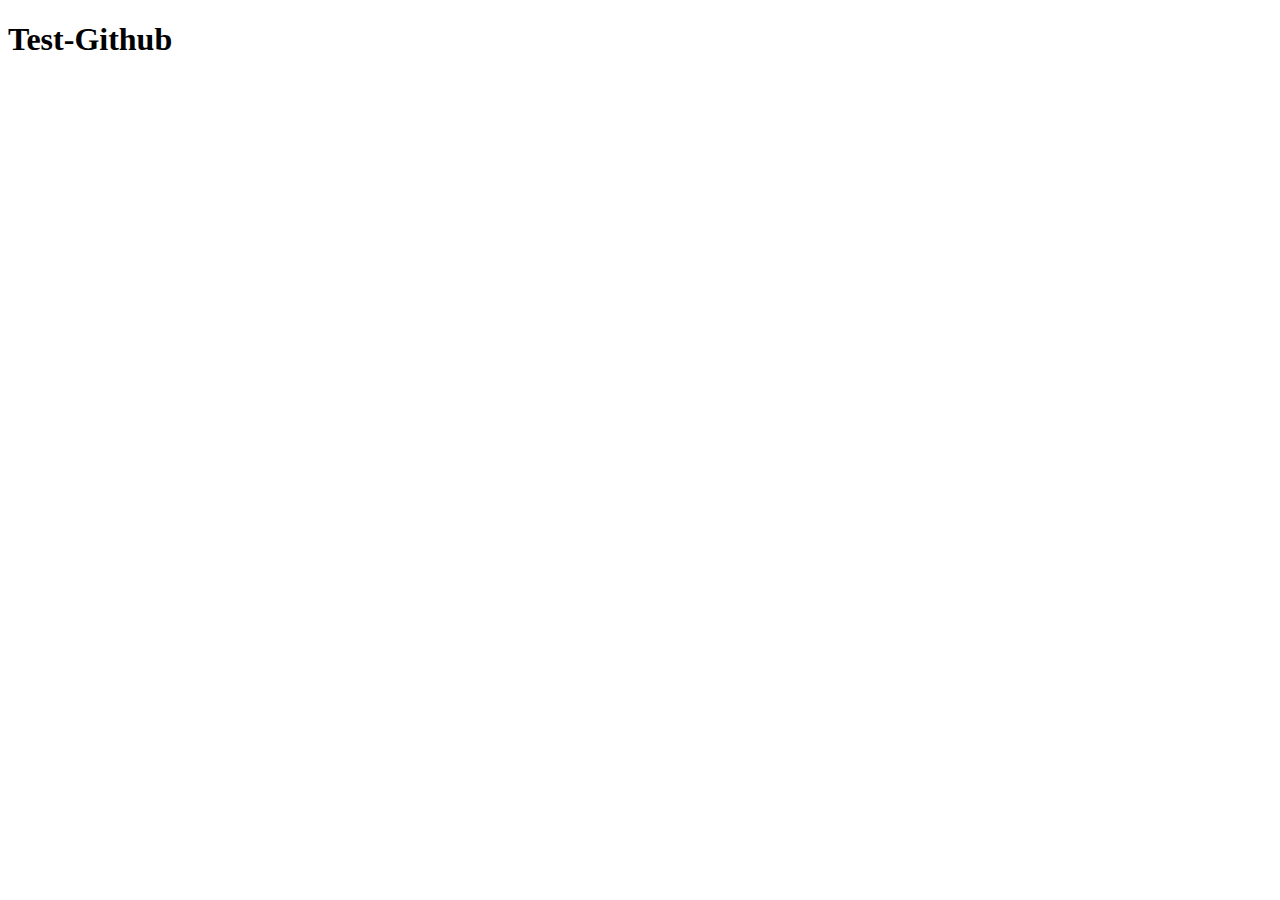
==== index.html @ a4fc2a0f "Add files via upload" ====
<!DOCTYPE html>
<html lang="en">
<head>
    <meta charset="UTF-8">
    <meta name="viewport" content="width=device-width, initial-scale=1.0">
    <title>Test-Github</title>
</head>
<body>
    <h1>Test-Github</h1>
</body>
</html>
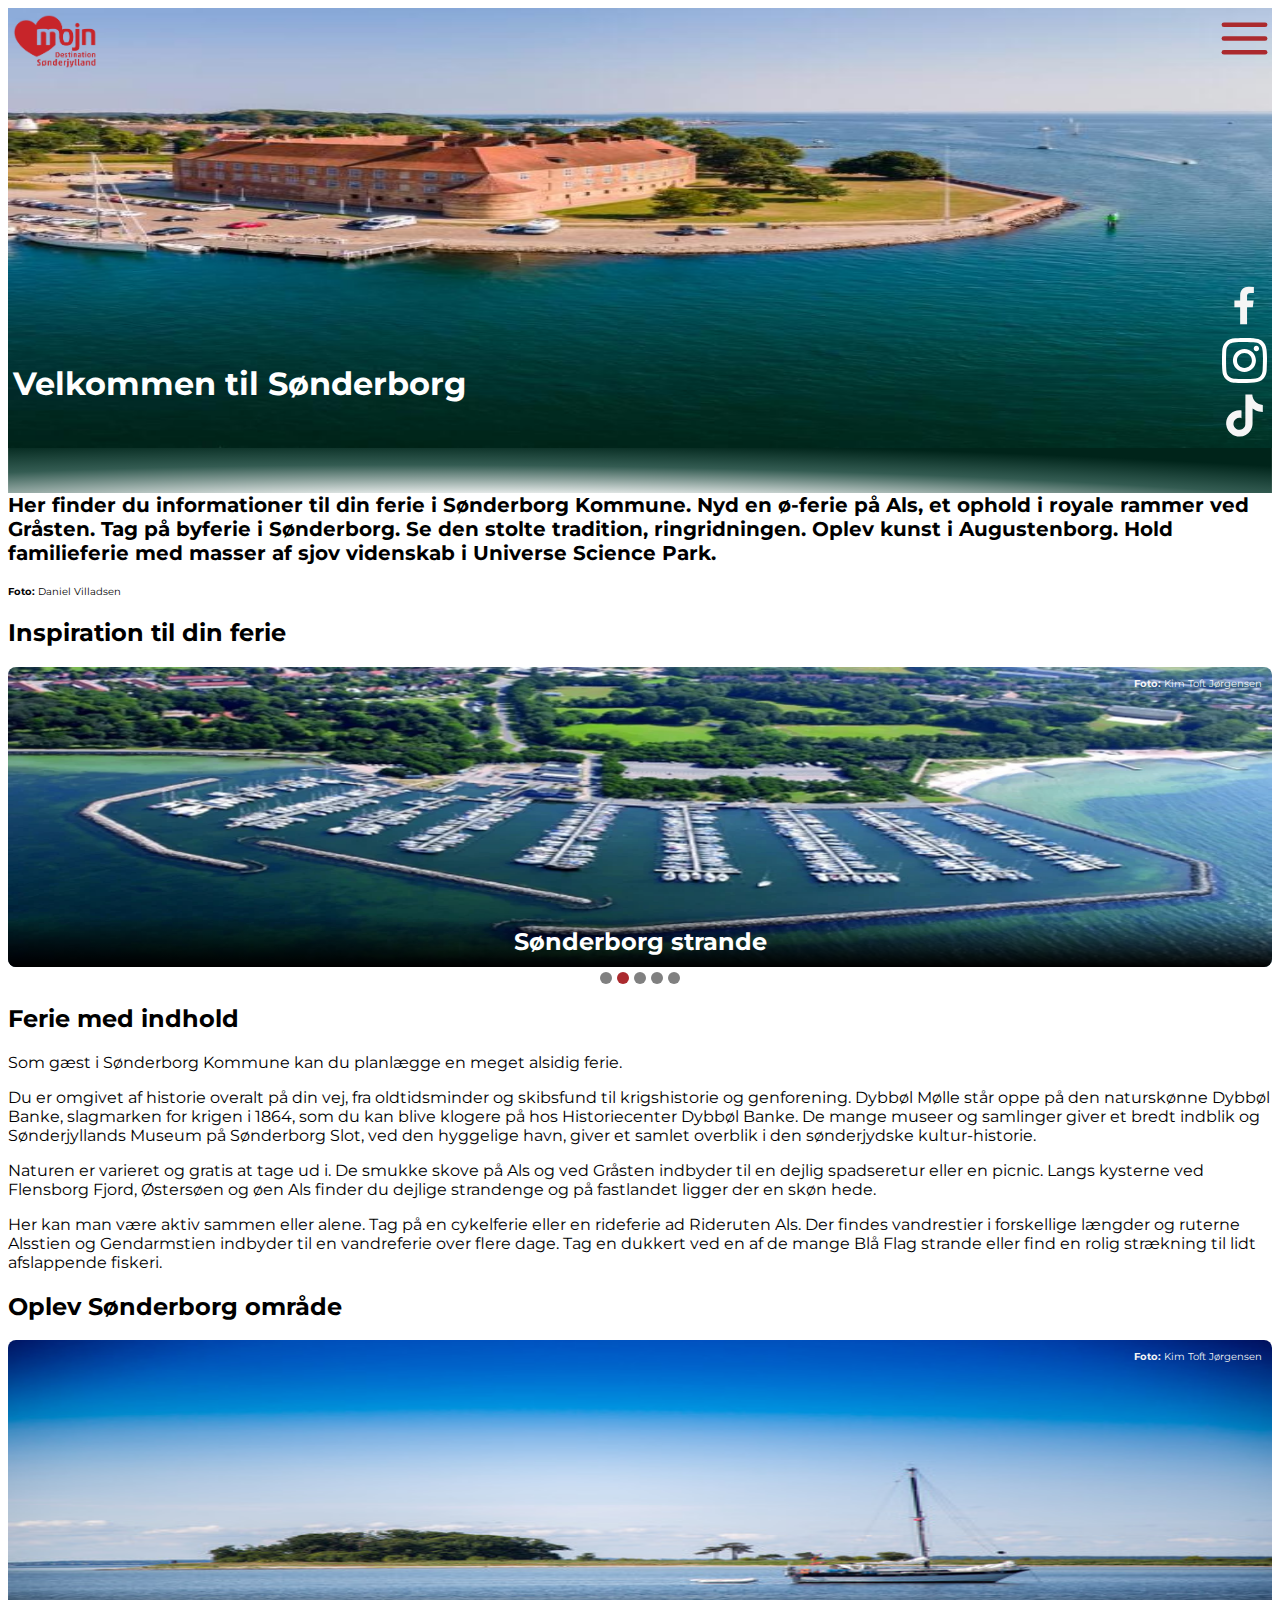
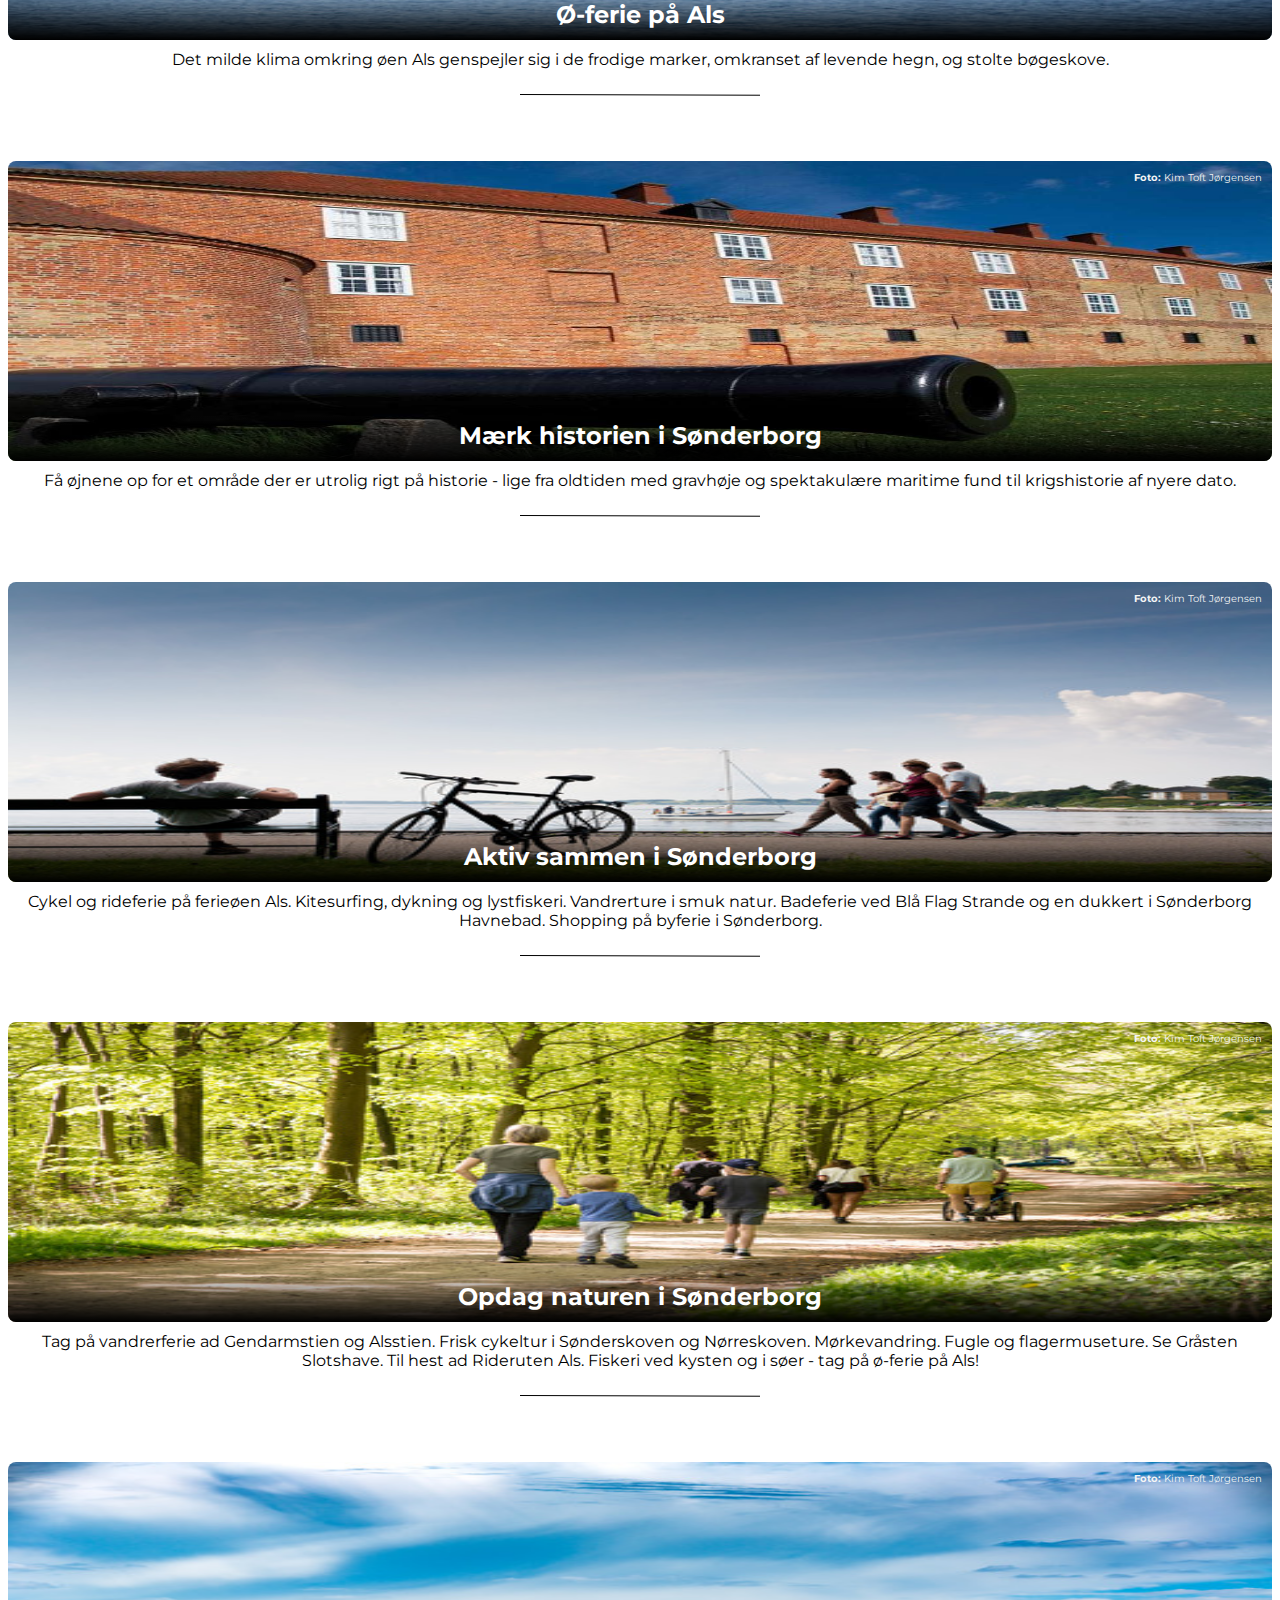
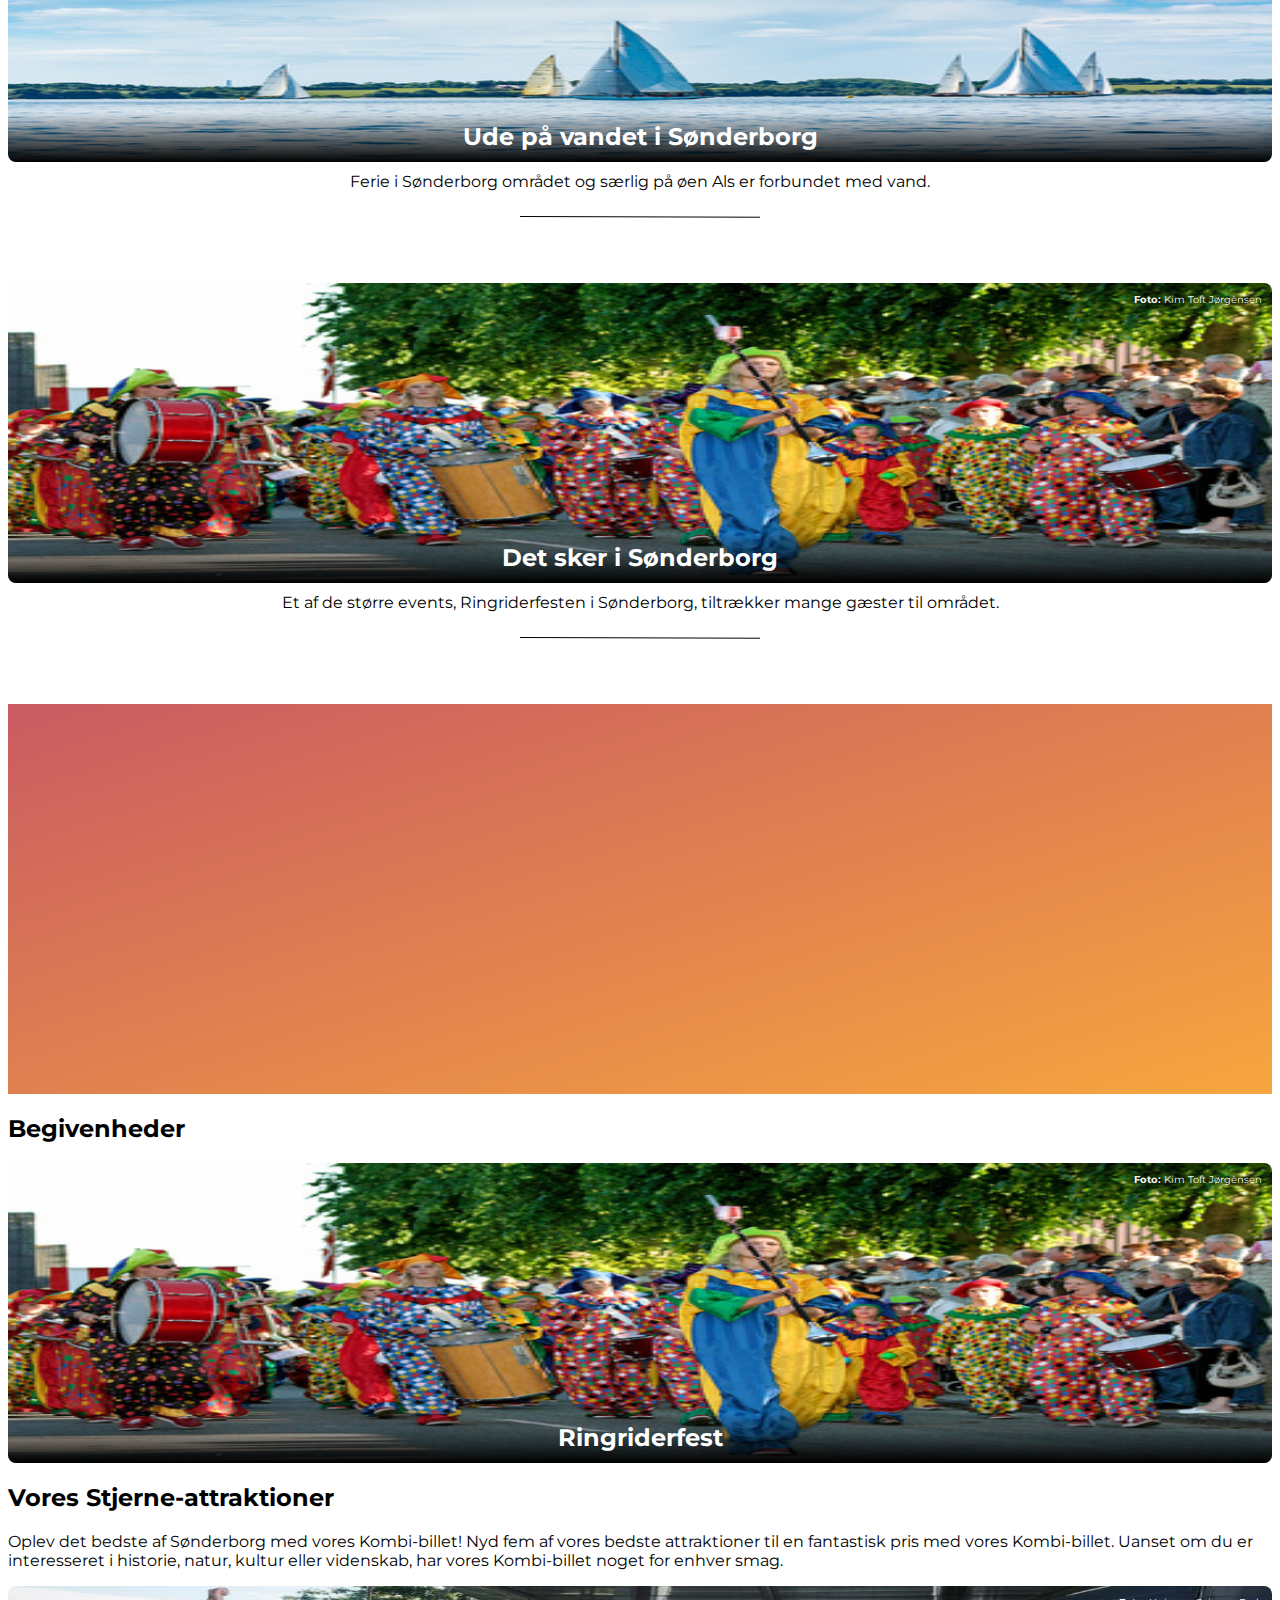
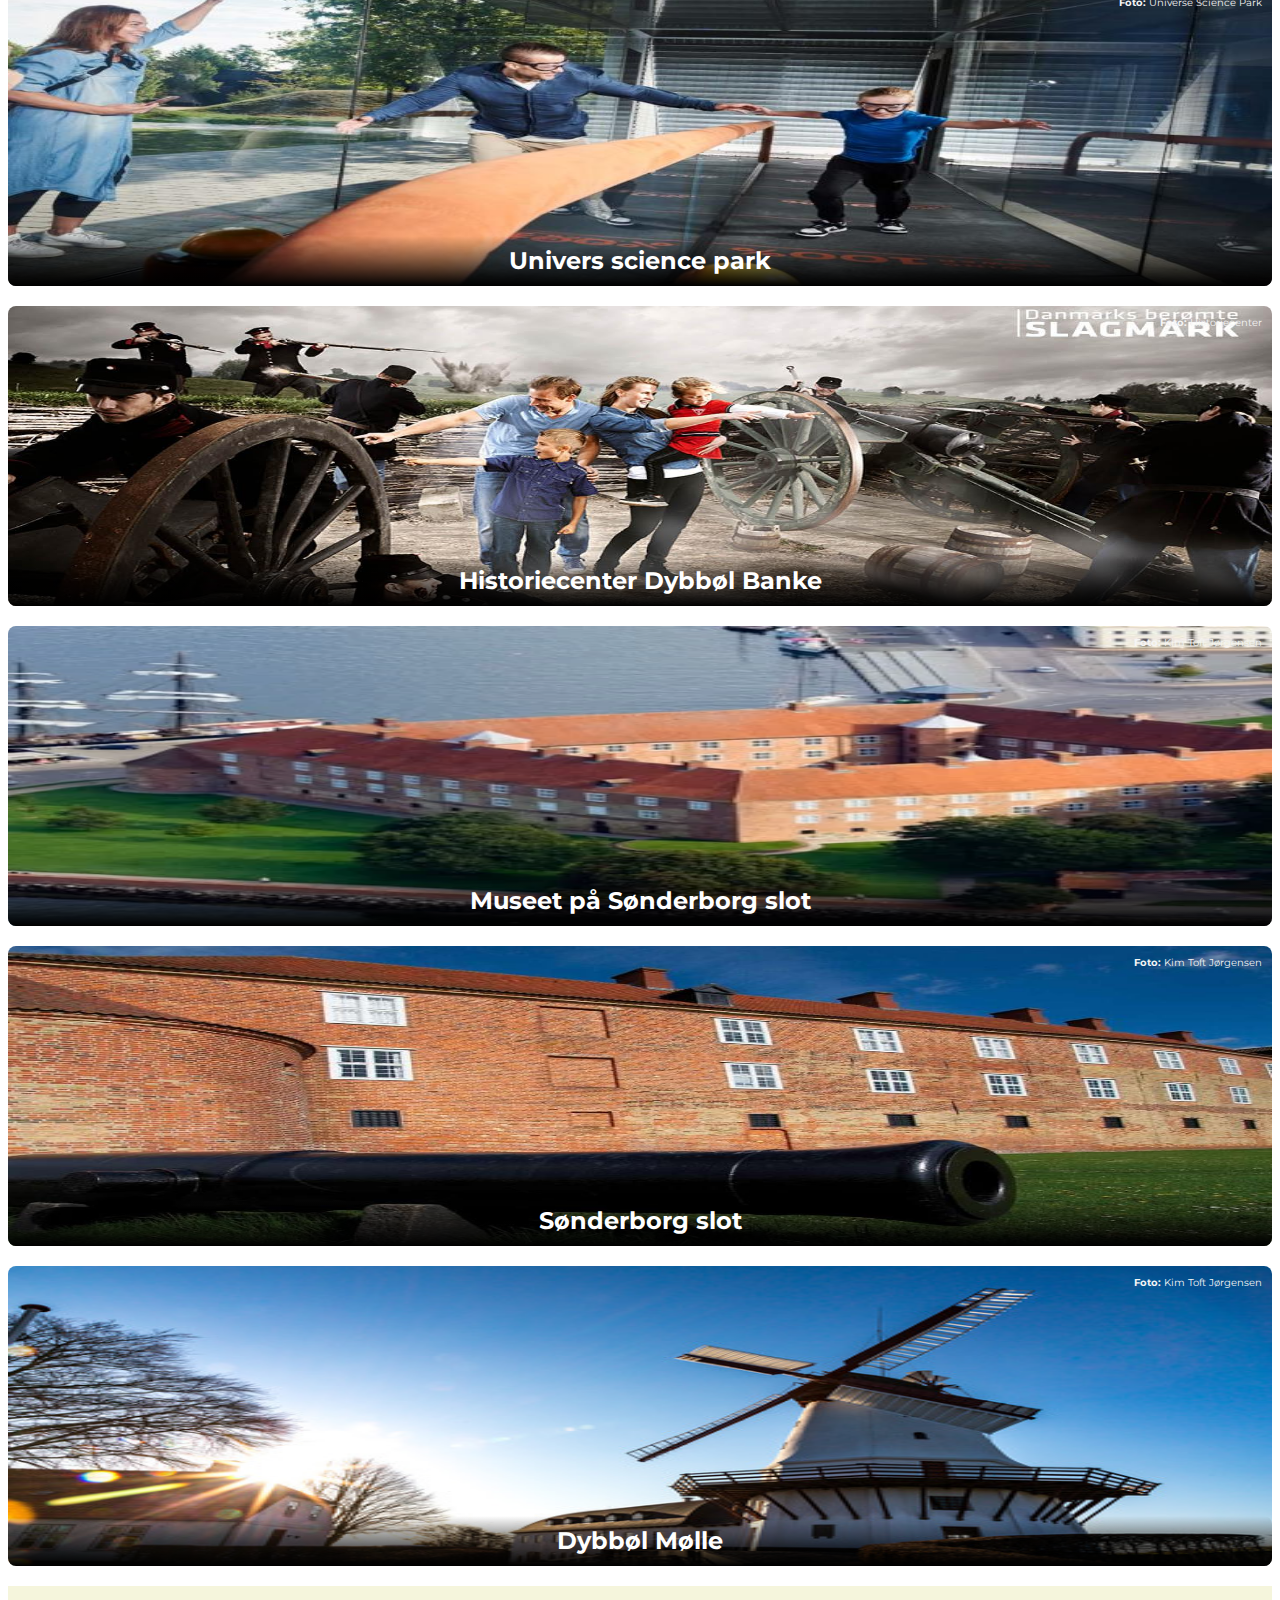
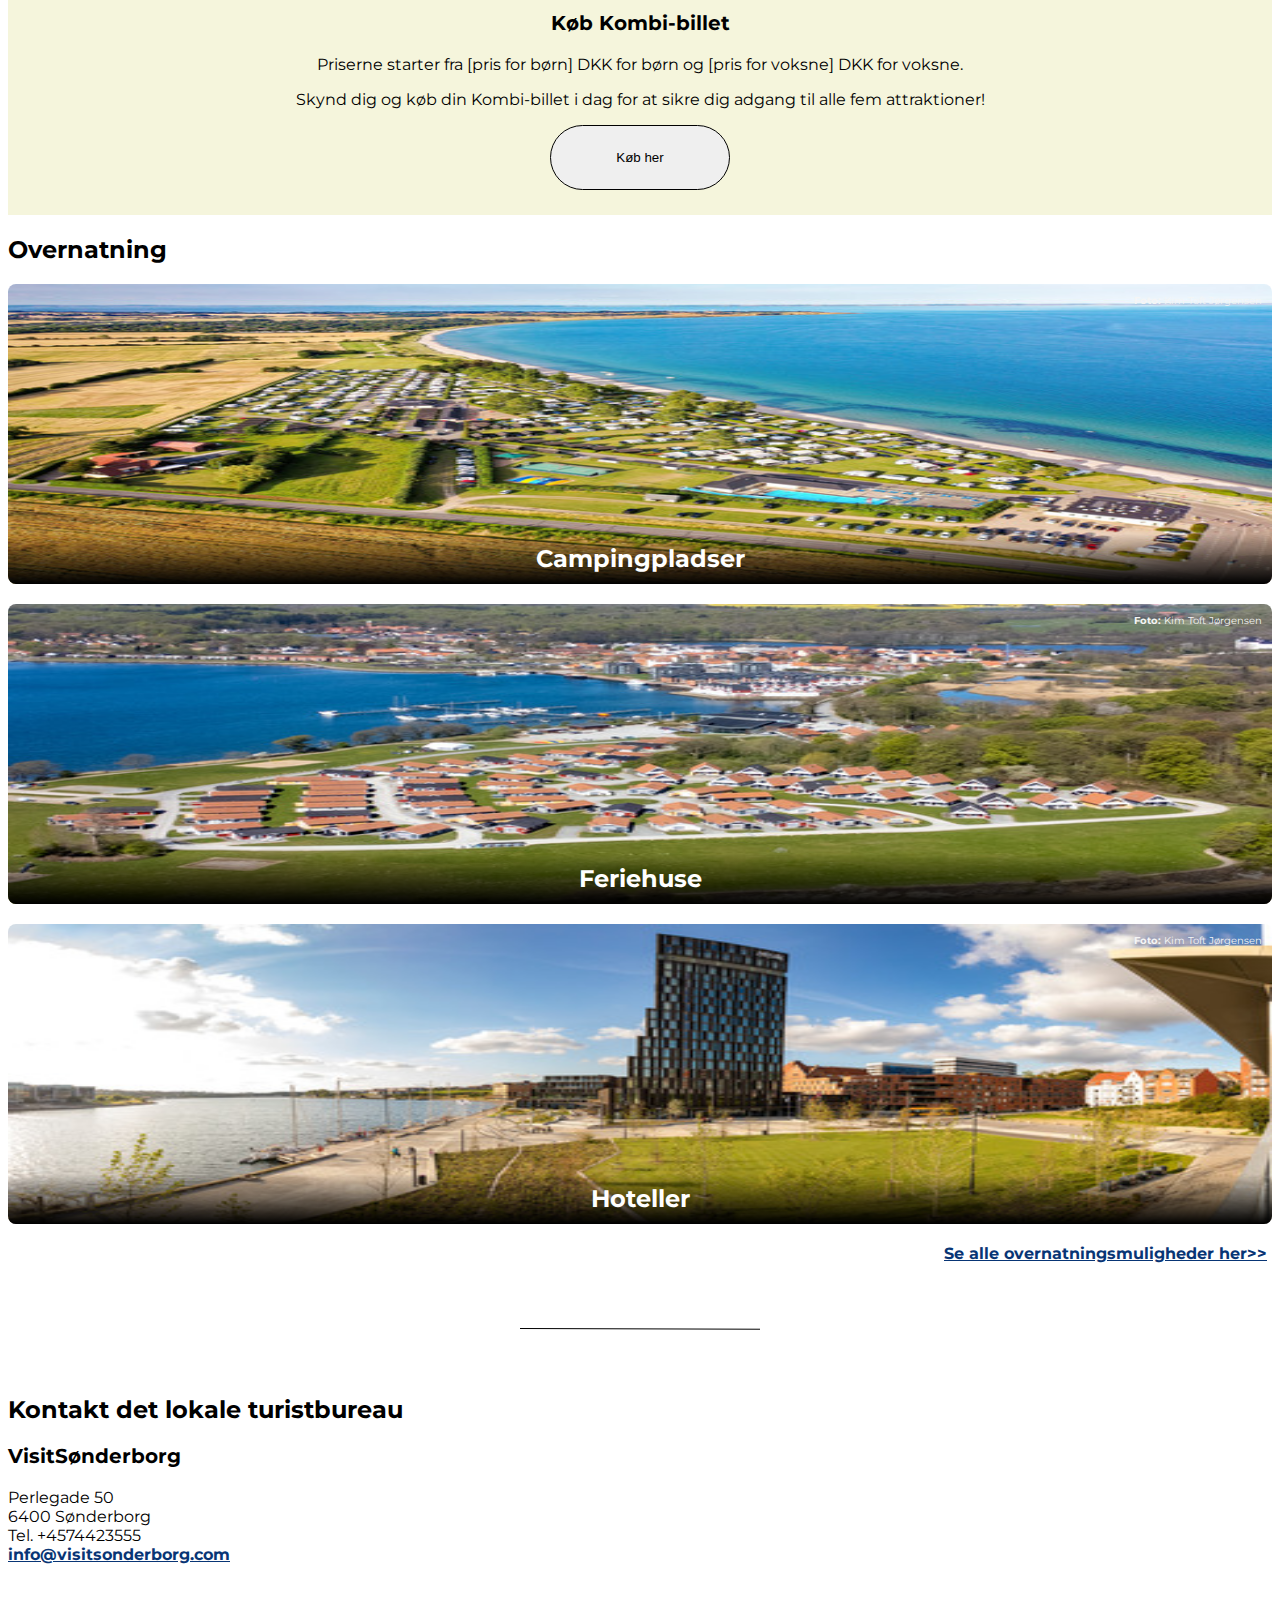
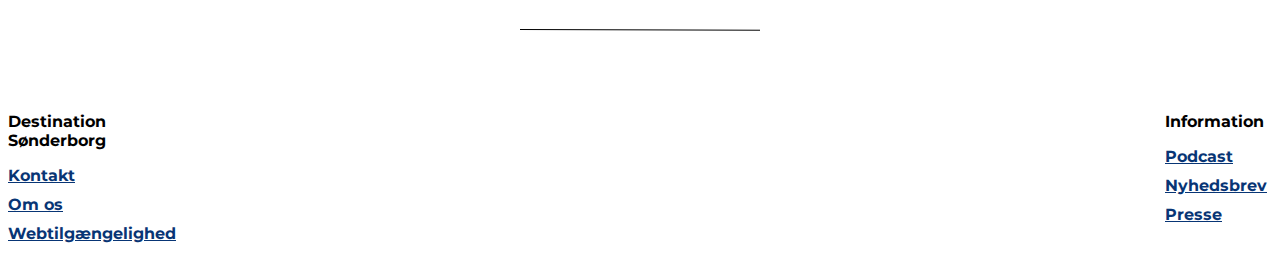
==== commit b1b61a81: "første del" ====
--- a/index.html
+++ b/index.html
@@ -3,9 +3,303 @@
 <head>
     <meta charset="UTF-8">
     <meta name="viewport" content="width=device-width, initial-scale=1.0">
-    <title>Test-Github</title>
+    <title>VisitSonderborg</title>
+    <link rel="preconnect" href="https://fonts.googleapis.com">
+<link rel="preconnect" href="https://fonts.gstatic.com" crossorigin>
+<link href="https://fonts.googleapis.com/css2?family=Montserrat:ital,wght@0,100..900;1,100..900&display=swap" rel="stylesheet">
+    <link rel="stylesheet" href="style.css">
 </head>
 <body>
-    <h1>Test-Github</h1>
+    <header class="header header--transparent">
+        <img src="images/visit_soenderjylland.png" alt="Logo" class="logo">
+        <button class="menu-button">
+            <svg width="55" height="55" viewBox="0 0 24 24" fill="none" xmlns="http://www.w3.org/2000/svg">
+                <path d="M3 6H21" stroke="rgba(171, 42, 46, 1)" stroke-width="2" stroke-linecap="round" stroke-linejoin="round"/>
+                <path d="M3 12H21" stroke="rgba(171, 42, 46, 1)" stroke-width="2" stroke-linecap="round" stroke-linejoin="round"/>
+                <path d="M3 18H21" stroke="rgba(171, 42, 46, 1)" stroke-width="2" stroke-linecap="round" stroke-linejoin="round"/>
+            </svg>
+        </button>
+        <nav class="nav-menu">
+            <button class="close-button">
+                <svg width="65" height="65" viewBox="0 0 24 24" fill="none" xmlns="http://www.w3.org/2000/svg">
+                    <path d="M18 6L6 18" stroke="rgba(171, 42, 46, 1)" stroke-width="2" stroke-linecap="round" stroke-linejoin="round"/>
+                    <path d="M6 6L18 18" stroke="rgba(171, 42, 46, 1)" stroke-width="2" stroke-linecap="round" stroke-linejoin="round"/>
+                </svg>
+            </button>
+            <ul class="menu-list">
+                <li><a href="#">Home</a></li>
+                <li><a href="#">About</a></li>
+                <li><a href="#">Services</a></li>
+                <li><a href="#">Contact</a></li>
+            </ul>
+        </nav>
+    </header>
+    <main>
+        <section class="herosection">
+            <img class="hero__image" src="images/sonderborg_©Daniel Villadsen.jpg" alt="Bild von Sønderborg">
+            <h1 class="herosection__headline">Velkommen til Sønderborg</h1>
+            <section class="section__soMe">
+                <a href="#" class="social-icon">
+                    <svg fill="#000000" width="800px" height="800px" viewBox="0 0 24 24" xmlns="http://www.w3.org/2000/svg" data-name="Layer 1"><path d="M15.12,5.32H17V2.14A26.11,26.11,0,0,0,14.26,2C11.54,2,9.68,3.66,9.68,6.7V9.32H6.61v3.56H9.68V22h3.68V12.88h3.06l.46-3.56H13.36V7.05C13.36,6,13.64,5.32,15.12,5.32Z"/></svg>
+                </a>
+                <a href="#" class="social-icon">
+                    <svg width="800px" height="800px" viewBox="0 0 20 20" version="1.1" xmlns="http://www.w3.org/2000/svg" xmlns:xlink="http://www.w3.org/1999/xlink">
+    
+                        <title>instagram [#167]</title>
+                        <desc>Created with Sketch.</desc>
+                        <defs>
+                    
+                    </defs>
+                        <g id="Page-1" stroke="none" stroke-width="1" fill="none" fill-rule="evenodd">
+                            <g id="Dribbble-Light-Preview" transform="translate(-340.000000, -7439.000000)" fill="#ffffff">
+                                <g id="icons" transform="translate(56.000000, 160.000000)">
+                                    <path d="M289.869652,7279.12273 C288.241769,7279.19618 286.830805,7279.5942 285.691486,7280.72871 C284.548187,7281.86918 284.155147,7283.28558 284.081514,7284.89653 C284.035742,7285.90201 283.768077,7293.49818 284.544207,7295.49028 C285.067597,7296.83422 286.098457,7297.86749 287.454694,7298.39256 C288.087538,7298.63872 288.809936,7298.80547 289.869652,7298.85411 C298.730467,7299.25511 302.015089,7299.03674 303.400182,7295.49028 C303.645956,7294.859 303.815113,7294.1374 303.86188,7293.08031 C304.26686,7284.19677 303.796207,7282.27117 302.251908,7280.72871 C301.027016,7279.50685 299.5862,7278.67508 289.869652,7279.12273 M289.951245,7297.06748 C288.981083,7297.0238 288.454707,7296.86201 288.103459,7296.72603 C287.219865,7296.3826 286.556174,7295.72155 286.214876,7294.84312 C285.623823,7293.32944 285.819846,7286.14023 285.872583,7284.97693 C285.924325,7283.83745 286.155174,7282.79624 286.959165,7281.99226 C287.954203,7280.99968 289.239792,7280.51332 297.993144,7280.90837 C299.135448,7280.95998 300.179243,7281.19026 300.985224,7281.99226 C301.980262,7282.98483 302.473801,7284.28014 302.071806,7292.99991 C302.028024,7293.96767 301.865833,7294.49274 301.729513,7294.84312 C300.829003,7297.15085 298.757333,7297.47145 289.951245,7297.06748 M298.089663,7283.68956 C298.089663,7284.34665 298.623998,7284.88065 299.283709,7284.88065 C299.943419,7284.88065 300.47875,7284.34665 300.47875,7283.68956 C300.47875,7283.03248 299.943419,7282.49847 299.283709,7282.49847 C298.623998,7282.49847 298.089663,7283.03248 298.089663,7283.68956 M288.862673,7288.98792 C288.862673,7291.80286 291.150266,7294.08479 293.972194,7294.08479 C296.794123,7294.08479 299.081716,7291.80286 299.081716,7288.98792 C299.081716,7286.17298 296.794123,7283.89205 293.972194,7283.89205 C291.150266,7283.89205 288.862673,7286.17298 288.862673,7288.98792 M290.655732,7288.98792 C290.655732,7287.16159 292.140329,7285.67967 293.972194,7285.67967 C295.80406,7285.67967 297.288657,7287.16159 297.288657,7288.98792 C297.288657,7290.81525 295.80406,7292.29716 293.972194,7292.29716 C292.140329,7292.29716 290.655732,7290.81525 290.655732,7288.98792" id="instagram-[#167]">
+                    
+                    </path>
+                                </g>
+                            </g>
+                        </g>
+                    </svg>
+                </a>
+                <a href="#" class="social-icon">
+                    <svg fill="#ffffff" width="800px" height="800px" viewBox="0 0 32 32" version="1.1" xmlns="http://www.w3.org/2000/svg">
+                        <title>tiktok</title>
+                        <path d="M16.656 1.029c1.637-0.025 3.262-0.012 4.886-0.025 0.054 2.031 0.878 3.859 2.189 5.213l-0.002-0.002c1.411 1.271 3.247 2.095 5.271 2.235l0.028 0.002v5.036c-1.912-0.048-3.71-0.489-5.331-1.247l0.082 0.034c-0.784-0.377-1.447-0.764-2.077-1.196l0.052 0.034c-0.012 3.649 0.012 7.298-0.025 10.934-0.103 1.853-0.719 3.543-1.707 4.954l0.020-0.031c-1.652 2.366-4.328 3.919-7.371 4.011l-0.014 0c-0.123 0.006-0.268 0.009-0.414 0.009-1.73 0-3.347-0.482-4.725-1.319l0.040 0.023c-2.508-1.509-4.238-4.091-4.558-7.094l-0.004-0.041c-0.025-0.625-0.037-1.25-0.012-1.862 0.49-4.779 4.494-8.476 9.361-8.476 0.547 0 1.083 0.047 1.604 0.136l-0.056-0.008c0.025 1.849-0.050 3.699-0.050 5.548-0.423-0.153-0.911-0.242-1.42-0.242-1.868 0-3.457 1.194-4.045 2.861l-0.009 0.030c-0.133 0.427-0.21 0.918-0.21 1.426 0 0.206 0.013 0.41 0.037 0.61l-0.002-0.024c0.332 2.046 2.086 3.59 4.201 3.59 0.061 0 0.121-0.001 0.181-0.004l-0.009 0c1.463-0.044 2.733-0.831 3.451-1.994l0.010-0.018c0.267-0.372 0.45-0.822 0.511-1.311l0.001-0.014c0.125-2.237 0.075-4.461 0.087-6.698 0.012-5.036-0.012-10.060 0.025-15.083z"></path>
+                        </svg>
+                </a>
+            </section>
+        </section>
+
+        <section class="svg-container">
+            <svg width="1194" height="90" viewBox="0 0 1194 90" fill="none" xmlns="http://www.w3.org/2000/svg">
+                <rect width="1194" height="90" fill="url(#paint0_radial_319_46872)"/>
+                <defs>
+                <radialGradient id="paint0_radial_319_46872" cx="0" cy="0" r="1" gradientUnits="userSpaceOnUse" gradientTransform="translate(595.342 94.8462) rotate(-88.9983) scale(94.8606 1258.17)">
+                <stop offset="0.446975" stop-color="#033126" stop-opacity="0"/>
+                <stop offset="0.761793" stop-color="#013327" stop-opacity="0.8"/>
+                <stop offset="1" stop-color="#00241A"/>
+                </radialGradient>
+                </defs>
+                </svg>
+        </section>
+
+        <section class="discription">
+            <p class="text-large text-marginTop">Her finder du informationer til din ferie i Sønderborg Kommune. Nyd en ø-ferie på Als, et ophold i royale rammer ved Gråsten. Tag på byferie i Sønderborg. Se den stolte tradition, ringridningen. Oplev kunst i Augustenborg. Hold familieferie med masser af sjov videnskab i Universe Science Park. </p>
+            <p class="text-xSmall"><span class="textSpan-xSmall">Foto: </span>Daniel Villadsen</p>
+        </section>
+
+        <section class="categorys__inspiration">
+            <h2 class="category__headline">Inspiration til din ferie</h2>
+            <section class="category__slider">
+                <a class="category__link" href="">
+                    <img class="category__image" src="images/204170_Lystbdehavn.webp" alt="Alssund_sejltur">
+                    <span class="text-xSmall photographer"><span class="textSpan-xSmall">Foto:</span> Kim Toft Jørgensen</span>
+                    <section class="category__background"><h2 class="category__headline headline-align">Sønderborg strande</h2></section>
+                </a>
+            </section>
+            <section class="process__slider">
+                <svg width="12" height="12" xmlns="http://www.w3.org/2000/svg">
+                    <circle cx="6" cy="6" r="6" fill="gray" />
+                  </svg>
+                  <svg width="12" height="12" xmlns="http://www.w3.org/2000/svg">
+                    <circle cx="6" cy="6" r="6" fill="rgba(171, 42, 46, 1)" />
+                  </svg>
+                  <svg width="12" height="12" xmlns="http://www.w3.org/2000/svg">
+                    <circle cx="6" cy="6" r="6" fill="gray" />
+                  </svg>
+                  <svg width="12" height="12" xmlns="http://www.w3.org/2000/svg">
+                    <circle cx="6" cy="6" r="6" fill="gray" />
+                  </svg>
+                  <svg width="12" height="12" xmlns="http://www.w3.org/2000/svg">
+                    <circle cx="6" cy="6" r="6" fill="gray" />
+                  </svg>
+            </section>
+        </section>
+
+        <section class="text__sonderborg">
+            <h2 class="category__headline">Ferie med indhold</h2>
+            <p class="text">Som gæst i Sønderborg Kommune kan du planlægge en meget alsidig ferie.</p>
+            <p class="text">Du er omgivet af historie overalt på din vej, fra oldtidsminder og skibsfund til krigshistorie og genforening. Dybbøl Mølle står oppe på den naturskønne Dybbøl Banke, slagmarken for krigen i 1864, som du kan blive klogere på hos Historiecenter Dybbøl Banke. 
+                De mange museer og samlinger giver et bredt indblik og Sønderjyllands Museum på Sønderborg Slot, ved den hyggelige havn, giver et samlet overblik i den sønderjydske kultur-historie.</p>
+            <p class="text">Naturen er varieret og gratis at tage ud i. De smukke skove på Als og ved Gråsten indbyder til en dejlig spadseretur eller en picnic. Langs kysterne ved Flensborg Fjord, Østersøen og øen Als finder du dejlige strandenge og på fastlandet ligger der en skøn hede.</p>
+            <p class="text">Her kan man være aktiv sammen eller alene. Tag på en cykelferie eller en rideferie ad Rideruten Als. Der findes vandrestier i forskellige længder og ruterne Alsstien og Gendarmstien indbyder til en vandreferie over flere dage. Tag en dukkert ved en af de mange Blå Flag strande eller find en rolig strækning til lidt afslappende fiskeri.</p>
+        </section>
+
+        <section class="categorys__city">
+            <h2 class="category__headline">Oplev Sønderborg område</h2>
+
+            <section class="category__card">
+                <a class="category__link" href="">
+                    <img class="category__image" src="images/Alssund_sejltur_sønderborg_als_0007-preview.jpg" alt="Alssund_sejltur">
+                    <span class="text-xSmall photographer"><span class="textSpan-xSmall">Foto:</span> Kim Toft Jørgensen</span>
+                    <section class="category__background"><h2 class="category__headline headline-align">Ø-ferie på Als</h2></section>
+                </a>
+                <p class="text text-align">Det milde klima omkring øen Als genspejler sig i de frodige marker, omkranset af levende hegn, og stolte bøgeskove.</p>
+                <svg class="border__line" width="240" height="2" viewBox="0 0 240 2" fill="none" xmlns="http://www.w3.org/2000/svg">
+                    <line x1="0.00150602" y1="0.500002" x2="240" y2="1.22289" stroke="black"/>
+                </svg>
+            </section>
+
+            <section class="category__card">
+                <a class="category__link" href="">
+                    <img class="category__image" src="images/Kanon-ved-Sønderborg-Slot-credit-Comwell-Hotels.jpg" alt="Alssund_sejltur">
+                    <span class="text-xSmall photographer"><span class="textSpan-xSmall">Foto:</span> Kim Toft Jørgensen</span>
+                    <section class="category__background"><h2 class="category__headline headline-align">Mærk historien i Sønderborg</h2></section>
+                </a>
+                <p class="text text-align">Få øjnene op for et område der er utrolig rigt på historie - lige fra oldtiden med gravhøje og spektakulære maritime fund til krigshistorie af nyere dato.</p>
+                <svg class="border__line" width="240" height="2" viewBox="0 0 240 2" fill="none" xmlns="http://www.w3.org/2000/svg">
+                    <line x1="0.00150602" y1="0.500002" x2="240" y2="1.22289" stroke="black"/>
+                </svg>
+            </section>
+
+            <section class="category__card">
+                <a class="category__link" href="">
+                    <img class="category__image" src="images/Sonderborg_0270_Strandpromenaden-preview.jpg" alt="Alssund_sejltur">
+                    <span class="text-xSmall photographer"><span class="textSpan-xSmall">Foto:</span> Kim Toft Jørgensen</span>
+                    <section class="category__background"><h2 class="category__headline headline-align">Aktiv sammen i Sønderborg</h2></section>
+                </a>
+                <p class="text text-align">Cykel og rideferie på ferieøen Als. Kitesurfing, dykning og lystfiskeri. Vandrerture i smuk natur. Badeferie ved Blå Flag Strande og en dukkert i Sønderborg Havnebad. Shopping på byferie i Sønderborg.</p>
+                <svg class="border__line" width="240" height="2" viewBox="0 0 240 2" fill="none" xmlns="http://www.w3.org/2000/svg">
+                    <line x1="0.00150602" y1="0.500002" x2="240" y2="1.22289" stroke="black"/>
+                </svg>
+            </section>
+            <section class="category__card">
+                <a class="category__link" href="">
+                    <img class="category__image" src="images/Skovens dag_0017-preview.jpg" alt="Alssund_sejltur">
+                    <span class="text-xSmall photographer"><span class="textSpan-xSmall">Foto:</span> Kim Toft Jørgensen</span>
+                    <section class="category__background"><h2 class="category__headline headline-align">Opdag naturen i Sønderborg</h2></section>
+                </a>
+                <p class="text text-align">Tag på vandrerferie ad Gendarmstien og Alsstien. Frisk cykeltur i Sønderskoven og Nørreskoven. Mørkevandring. Fugle og flagermuseture. Se Gråsten Slotshave. Til hest ad Rideruten Als. Fiskeri ved kysten og i søer - tag på ø-ferie på Als!</p>
+                <svg class="border__line" width="240" height="2" viewBox="0 0 240 2" fill="none" xmlns="http://www.w3.org/2000/svg">
+                    <line x1="0.00150602" y1="0.500002" x2="240" y2="1.22289" stroke="black"/>
+                </svg>
+            </section>
+
+            <section class="category__card">
+                <a class="category__link" href="">
+                    <img class="category__image" src="images/Kongelig Classic_0240-preview.jpg" alt="Alssund_sejltur">
+                    <span class="text-xSmall photographer"><span class="textSpan-xSmall">Foto:</span> Kim Toft Jørgensen</span>
+                    <section class="category__background"><h2 class="category__headline headline-align">Ude på vandet i Sønderborg</h2></section>
+                </a>
+                <p class="text text-align">Ferie i Sønderborg området og særlig på øen Als er forbundet med vand.</p>
+                <svg class="border__line" width="240" height="2" viewBox="0 0 240 2" fill="none" xmlns="http://www.w3.org/2000/svg">
+                    <line x1="0.00150602" y1="0.500002" x2="240" y2="1.22289" stroke="black"/>
+                </svg>
+            </section>
+
+            <section class="category__card">
+                <a class="category__link" href="">
+                    <img class="category__image" src="images/Sønderborg garden-preview.jpg" alt="Alssund_sejltur">
+                    <span class="text-xSmall photographer"><span class="textSpan-xSmall">Foto:</span> Kim Toft Jørgensen</span>
+                    <section class="category__background"><h2 class="category__headline headline-align">Det sker i Sønderborg</h2></section>
+                </a>
+                <p class="text text-align">Et af de større events, Ringriderfesten i Sønderborg, tiltrækker mange gæster til området.</p>
+                <svg class="border__line" width="240" height="2" viewBox="0 0 240 2" fill="none" xmlns="http://www.w3.org/2000/svg">
+                    <line x1="0.00150602" y1="0.500002" x2="240" y2="1.22289" stroke="black"/>
+                </svg>
+            </section>    
+        </section>
+
+
+        <section class="kids__area">
+
+        </section>
+
+
+        <section class="categorys__events">
+            <h2 class="category__headline">Begivenheder</h2>
+            <a class="category__link" href="">
+                <img class="category__image" src="images/Sønderborg garden-preview.jpg" alt="Alssund_sejltur">
+                <span class="text-xSmall photographer"><span class="textSpan-xSmall">Foto:</span> Kim Toft Jørgensen</span>
+                <section class="category__background"><h2 class="category__headline headline-align">Ringriderfest</h2></section>
+            </a>
+        </section>
+
+        <section class="categorys__ticket">
+            <h2 class="category__headline">Vores Stjerne-attraktioner</h2>
+            <p class="text">Oplev det bedste af Sønderborg med vores Kombi-billet!
+                Nyd fem af vores bedste attraktioner til en fantastisk pris med vores Kombi-billet. 
+                Uanset om du er interesseret i historie, natur, kultur eller videnskab, har vores Kombi-billet noget for enhver smag.</p>
+                <a class="category__link card__link" href="">
+                    <img class="category__image" src="images/Far-og-søn-dyster-i-Beat-the-Storm-i-Universe-Science-Park-mens-mor-og-datter-hepper-credit-Universe.jpg" alt="Alssund_sejltur">
+                    <span class="text-xSmall photographer"><span class="textSpan-xSmall">Foto:</span> Universe Science Park</span>
+                    <section class="category__background"><h2 class="category__headline headline-align">Univers science park </h2></section>
+                </a>
+                <a class="category__link card__link" href="">
+                    <img class="category__image" src="images/TopBillede DK 1450x700px.jpg" alt="Alssund_sejltur">
+                    <span class="text-xSmall photographer"><span class="textSpan-xSmall">Foto:</span> Historiecenter</span>
+                    <section class="category__background"><h2 class="category__headline headline-align">Historiecenter Dybbøl Banke</h2></section>
+                </a>
+                <a class="category__link card__link" href="">
+                    <img class="category__image" src="images/236177_Snderborg-Slot-fra-luften.webp" alt="Alssund_sejltur">
+                    <span class="text-xSmall photographer"><span class="textSpan-xSmall">Foto:</span> Kim Toft Jørgensen</span>
+                    <section class="category__background"><h2 class="category__headline headline-align">Museet på Sønderborg slot</h2></section>
+                </a>
+                <a class="category__link card__link" href="">
+                    <img class="category__image" src="images/Kanon-ved-Sønderborg-Slot-credit-Comwell-Hotels.jpg" alt="Alssund_sejltur">
+                    <span class="text-xSmall photographer"><span class="textSpan-xSmall">Foto:</span> Kim Toft Jørgensen</span>
+                    <section class="category__background"><h2 class="category__headline headline-align">Sønderborg slot</h2></section>
+                </a>
+                <a class="category__link card__link" href="">
+                    <img class="category__image" src="images/Dybbøl Mølle med nye vinger_0010-preview.jpg" alt="Alssund_sejltur">
+                    <span class="text-xSmall photographer"><span class="textSpan-xSmall">Foto:</span> Kim Toft Jørgensen</span>
+                    <section class="category__background"><h2 class="category__headline headline-align">Dybbøl Mølle</h2></section>
+                </a>
+                <section class="placeholder">
+                    <h3 class="section__headline">Køb Kombi-billet</h3>
+                    <p class="text">Priserne starter fra [pris for børn] DKK for børn og [pris for voksne] DKK for voksne.</p>
+                    <p class="text">Skynd dig og køb din Kombi-billet i dag for at sikre dig adgang til alle fem attraktioner!</p>
+                    <a href=""><button class="button">Køb her</button></a>
+                </section>
+        </section>
+        <section class="categorys__sleeping">
+            <h2 class="category__headline">Overnatning</h2>
+            <a class="category__link card__link" href="">
+                <img class="category__image" src="images/Kegnæs_Camping (1)-preview.jpg" alt="Alssund_sejltur">
+                <span class="text-xSmall photographer"><span class="textSpan-xSmall">Foto:</span> Kim Toft Jørgensen</span>
+                <section class="category__background"><h2 class="category__headline headline-align">Campingpladser</h2></section>
+            </a>
+            <a class="category__link card__link" href="">
+                <img class="category__image" src="images/Marina Fiskenæs Feriepark2 (1)-preview.jpg" alt="Alssund_sejltur">
+                <span class="text-xSmall photographer"><span class="textSpan-xSmall">Foto:</span> Kim Toft Jørgensen</span>
+                <section class="category__background"><h2 class="category__headline headline-align">Feriehuse</h2></section>
+            </a>
+            <a class="category__link card__link" href="">
+                <img class="category__image" src="images/Alsik (3)-preview.jpg" alt="Alssund_sejltur">
+                <span class="text-xSmall photographer"><span class="textSpan-xSmall">Foto:</span> Kim Toft Jørgensen</span>
+                <section class="category__background"><h2 class="category__headline headline-align">Hoteller</h2></section>
+            </a>
+            <a class="text text__link" href="">Se alle overnatningsmuligheder her>></a>
+        </section>
+
+        <svg class="border__line space__line" width="240" height="2" viewBox="0 0 240 2" fill="none" xmlns="http://www.w3.org/2000/svg">
+            <line x1="0.00150602" y1="0.500002" x2="240" y2="1.22289" stroke="black"/>
+        </svg>
+
+        <section class="contact">
+            <h2 class="category__headline">Kontakt det lokale turistbureau</h2>
+            <p class="text-large">VisitSønderborg</p>
+            <p class="text">Perlegade 50 <br> 6400 Sønderborg <br> Tel. +4574423555 <br> <span><a class="text__link footer__link" href="">info@visitsonderborg.com</a></span></p>
+        </section>
+
+        <svg class="border__line space__line" width="240" height="2" viewBox="0 0 240 2" fill="none" xmlns="http://www.w3.org/2000/svg">
+            <line x1="0.00150602" y1="0.500002" x2="240" y2="1.22289" stroke="black"/>
+        </svg>
+    </main>
+    <footer class="footer">
+        <section class="footer__contact">
+            <p class="text text-bold">Destination Sønderborg</p>
+            <a class="text text__link footer__link" href="">Kontakt</a>
+            <a class="text text__link footer__link" href="">Om os</a>
+            <a class="text text__link footer__link" href="">Webtilgængelighed</a>
+        </section>
+        <section class="footer__info">
+            <p class="text text-bold">Information</p>
+            <a class="text text__link footer__link" href="">Podcast</a>
+            <a class="text text__link footer__link" href="">Nyhedsbrev</a>
+            <a class="text text__link footer__link" href="">Presse</a>
+        </section>
+    </footer>
+    <script src="script.js"></script>
 </body>
 </html>--- a/style.css
+++ b/style.css
@@ -0,0 +1,298 @@
+body {
+    font-family: "Montserrat", sans-serif;
+}
+
+/*typography*/
+.herosection__headline {
+    font-size: 2rem;
+}
+.section__headline {
+    font-size: 1.25rem;
+}
+.text-large {
+    font-size: 1.25rem;
+    font-weight: bold;
+}
+.text {
+    font-size: 1rem;
+}
+.text-small {
+    font-size: 0.75rem;
+}
+.text-xSmall {
+    font-size: 0.65rem;
+}
+.textSpan-xSmall {
+    font-size: 0.65rem;
+    font-weight: bold;
+}
+.text__link {
+    color: rgba(8, 53, 117, 1);
+    font-weight: bold;
+}
+.text-bold {
+    font-weight: bold;
+}
+/*----*/
+
+/*header*/
+.header {
+    position: fixed;
+    top: 0;
+    width: 100%;
+    display: flex;
+    justify-content: space-between;
+    align-items: center;
+    padding: 10px 5px;
+    transition: background-color 0.3s ease;
+    z-index: 1000;
+}
+
+.header--transparent {
+    background-color: transparent;
+}
+.header--scrolled {
+    background-color: white;
+}
+
+.logo {
+    height: 55px; 
+}
+
+.menu-button {
+    font-size: 24px;
+    background: none;
+    border: none;
+    cursor: pointer;
+    margin-right: 15px;
+}
+
+.nav-menu {
+    display: none;
+    position: fixed;
+    top: 0;
+    right: 0;
+    height: 100%;
+    width: 250px;
+    background-color: white;
+    box-shadow: -2px 0 5px rgba(0,0,0,0.5);
+    z-index: 2000;
+    padding-top: 70px; 
+    transition: transform 0.3s ease;
+    transform: translateX(100%);
+}
+
+.nav-menu--open {
+    display: block;
+    transform: translateX(0);
+}
+
+.close-button {
+    position: absolute;
+    top: 10px;
+    right: 10px;
+    font-size: 24px;
+    background: none;
+    border: none;
+    cursor: pointer;
+}
+
+
+.menu-list {
+    list-style: none;
+    padding: 0;
+    margin: 0;
+}
+
+.menu-list li {
+    margin: 20px 0;
+}
+
+.menu-list a {
+    text-decoration: none;
+    color: black;
+    font-size: 18px;
+    padding: 10px 20px;
+    display: block;
+}
+/*----*/
+
+.svg-container {
+    width: 100%;
+    height: 50px; 
+    overflow: hidden;
+    display: flex;
+    justify-content: center;
+    align-items: center;
+    display: block;
+    margin-bottom: 0px;
+  }
+
+  .svg-container svg {
+    width: 100%;
+    height: auto;
+  }
+
+  .text-marginTop {
+    margin-top: 0px;
+  }
+/*herosection*/
+.herosection {
+    position: relative;
+    width: 100%;
+    margin: 0; 
+    left: 0;
+    right: 0;
+    overflow: hidden; 
+    margin-bottom: -5px;
+}
+
+.hero__image {
+    width: 100%;
+    max-height: 440px;
+    margin: 0;
+    display: block;
+}
+
+.herosection__headline {
+    position: absolute;
+    bottom: 40px;
+    left: 0;
+    margin: 0;
+    color: white;
+    padding: 5px;
+}
+
+.section__soMe {
+    position: absolute;
+    right: 5px;
+    bottom: 10px;
+    display: flex;
+    flex-direction: column;
+    gap: 10px;
+}
+
+.social-icon svg {
+    width: 45px; 
+    height: 45px;
+    display: block;
+    fill: whitesmoke;
+}
+/*----*/
+
+.process__slider {
+    justify-content: center;
+    display: flex;
+    gap: 5px;
+    margin-top: 5px;
+}
+
+/*category cards*/
+
+.category__card {
+    position: relative;
+    min-width: 340px; 
+    margin-bottom: 65px;
+    text-decoration: none;
+    color: inherit;
+}
+
+.category__link {
+    display: block;
+    position: relative;
+}
+
+.category__image {
+    width: 100%;
+    height: 300px;
+    display: block;
+    border-radius: 8px;
+}
+
+.photographer {
+    position: absolute;
+    top: 5px;
+    right: 5px;
+    padding: 5px 5px;
+    color: whitesmoke;
+}
+
+.category__background {
+    position: absolute;
+    bottom: 0;
+    left: 0;
+    width: 100%;
+    background: linear-gradient(to top, black, transparent);
+    color: white;
+    padding: 10px;
+    box-sizing: border-box;
+    min-height: 50px;
+    border-radius: 8px;
+}
+
+.headline-align {
+    margin: 0;
+    text-align: center;
+}
+
+.text-align {
+    margin: 10px 0 25px 0;
+    text-align: center;
+}
+.border__line {
+    display: block;
+    margin: auto auto 0 auto;
+}
+/*----*/
+
+.card__link {
+    margin-bottom: 20px;
+}
+
+.button {
+    min-width: 180px;
+    min-height: 65px;
+    border: 1px solid black;
+    border-radius: 50px;
+    margin-bottom: 20px;
+}
+
+.placeholder {
+    justify-content: center;
+    text-align: center;
+    background-color: beige;
+    padding: 5px;
+}
+
+.text__link {
+    margin: auto 5px auto auto;
+    display: flex;
+    justify-content: flex-end;
+}
+
+.space__line {
+    margin: 65px auto;
+}
+
+
+
+.kids__area {
+    min-height: 390px;
+    width: 100%;
+    background: linear-gradient(to bottom right, rgba(201, 91, 98, 1), rgba(247, 166, 62, 1));
+}
+
+
+
+
+.footer {
+    display: flex;
+    justify-content: space-between;
+}
+.footer__link {
+    justify-content: flex-start;
+    margin-bottom: 10px;
+}
+.footer__contact {
+    max-width: 165px;
+}
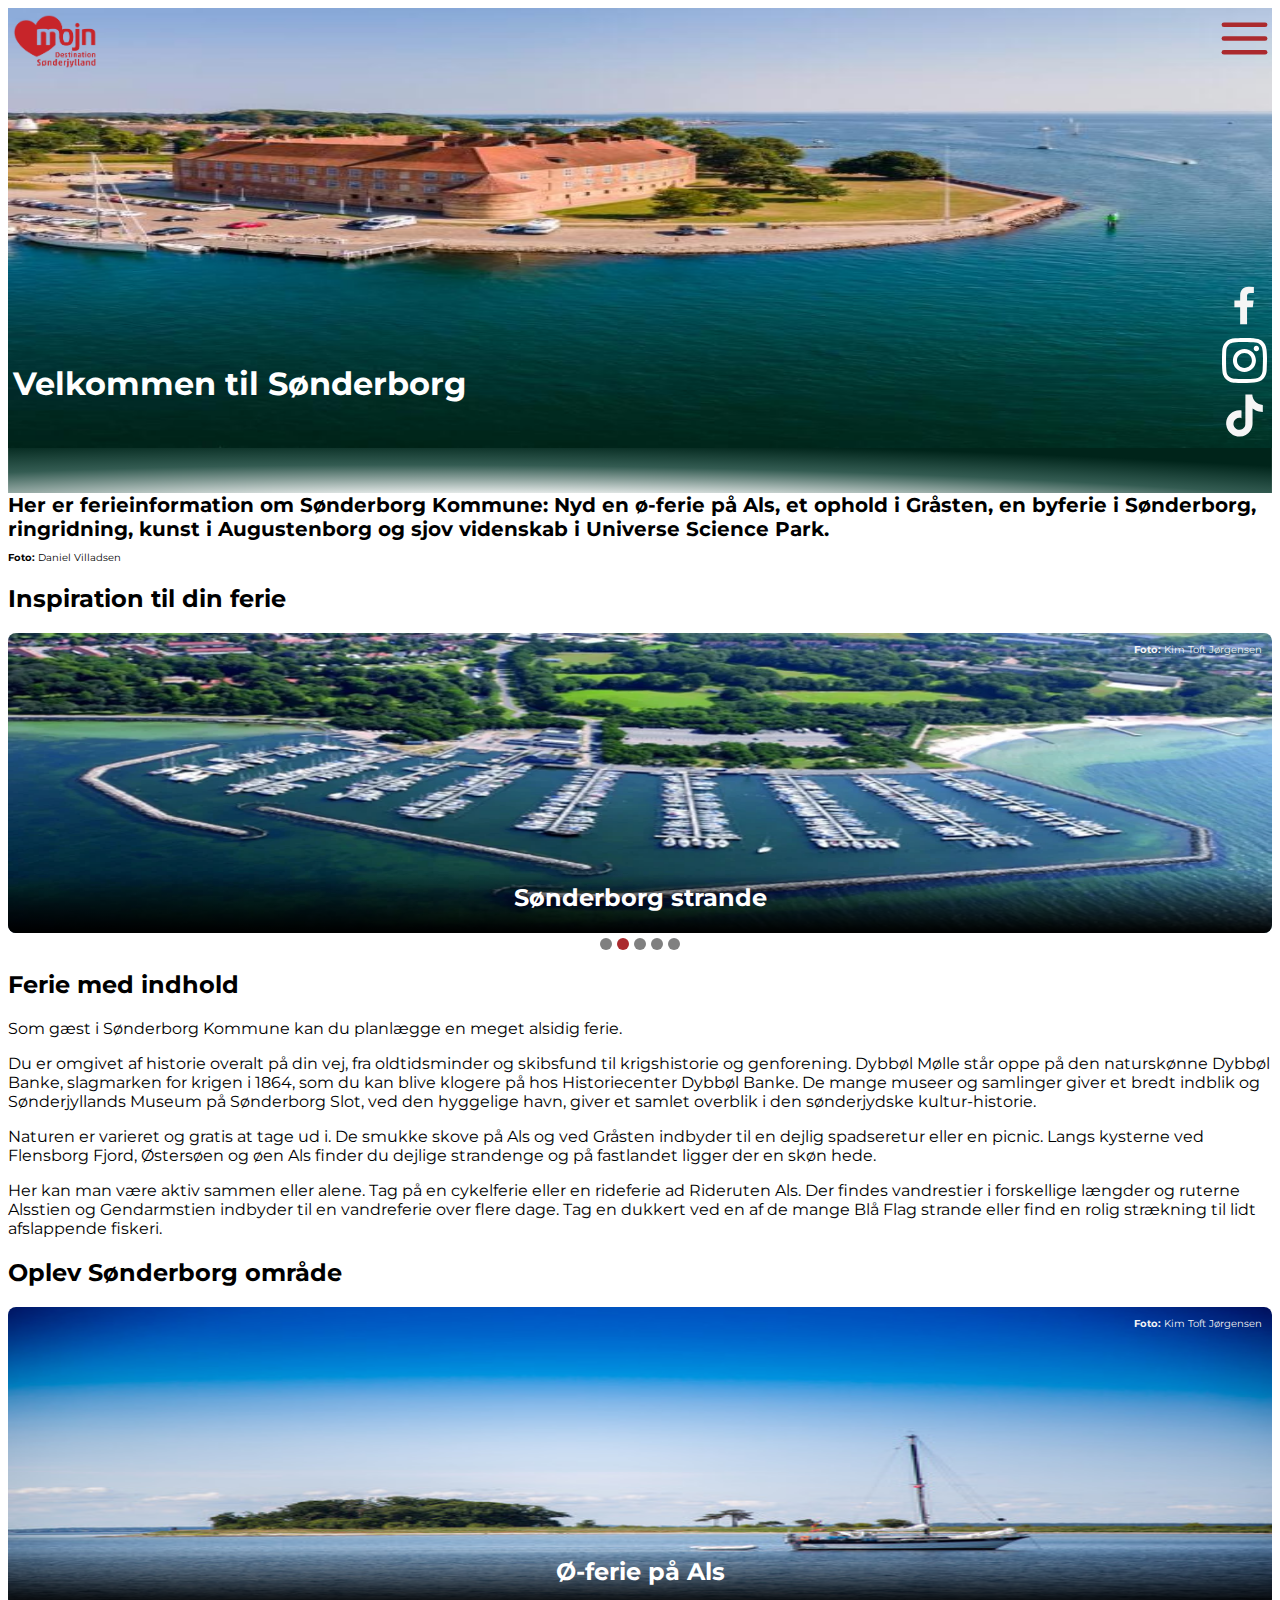
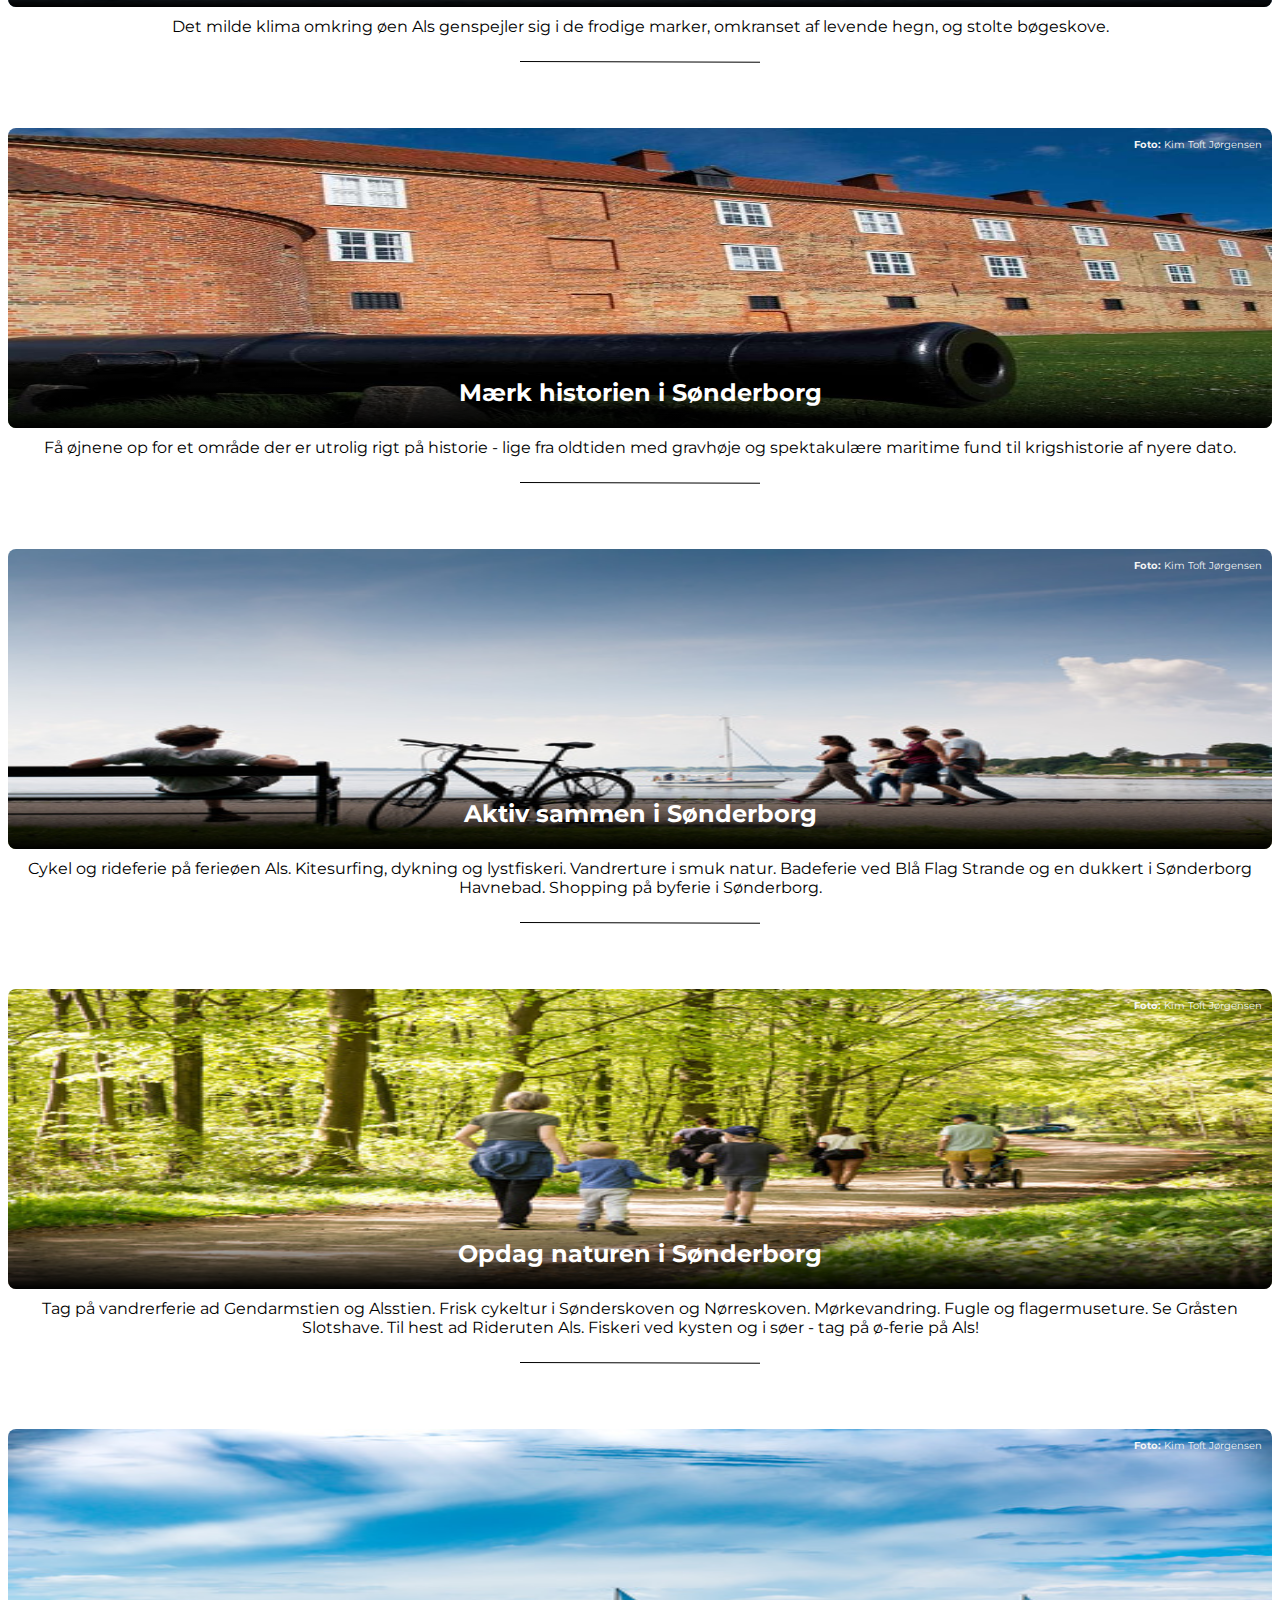
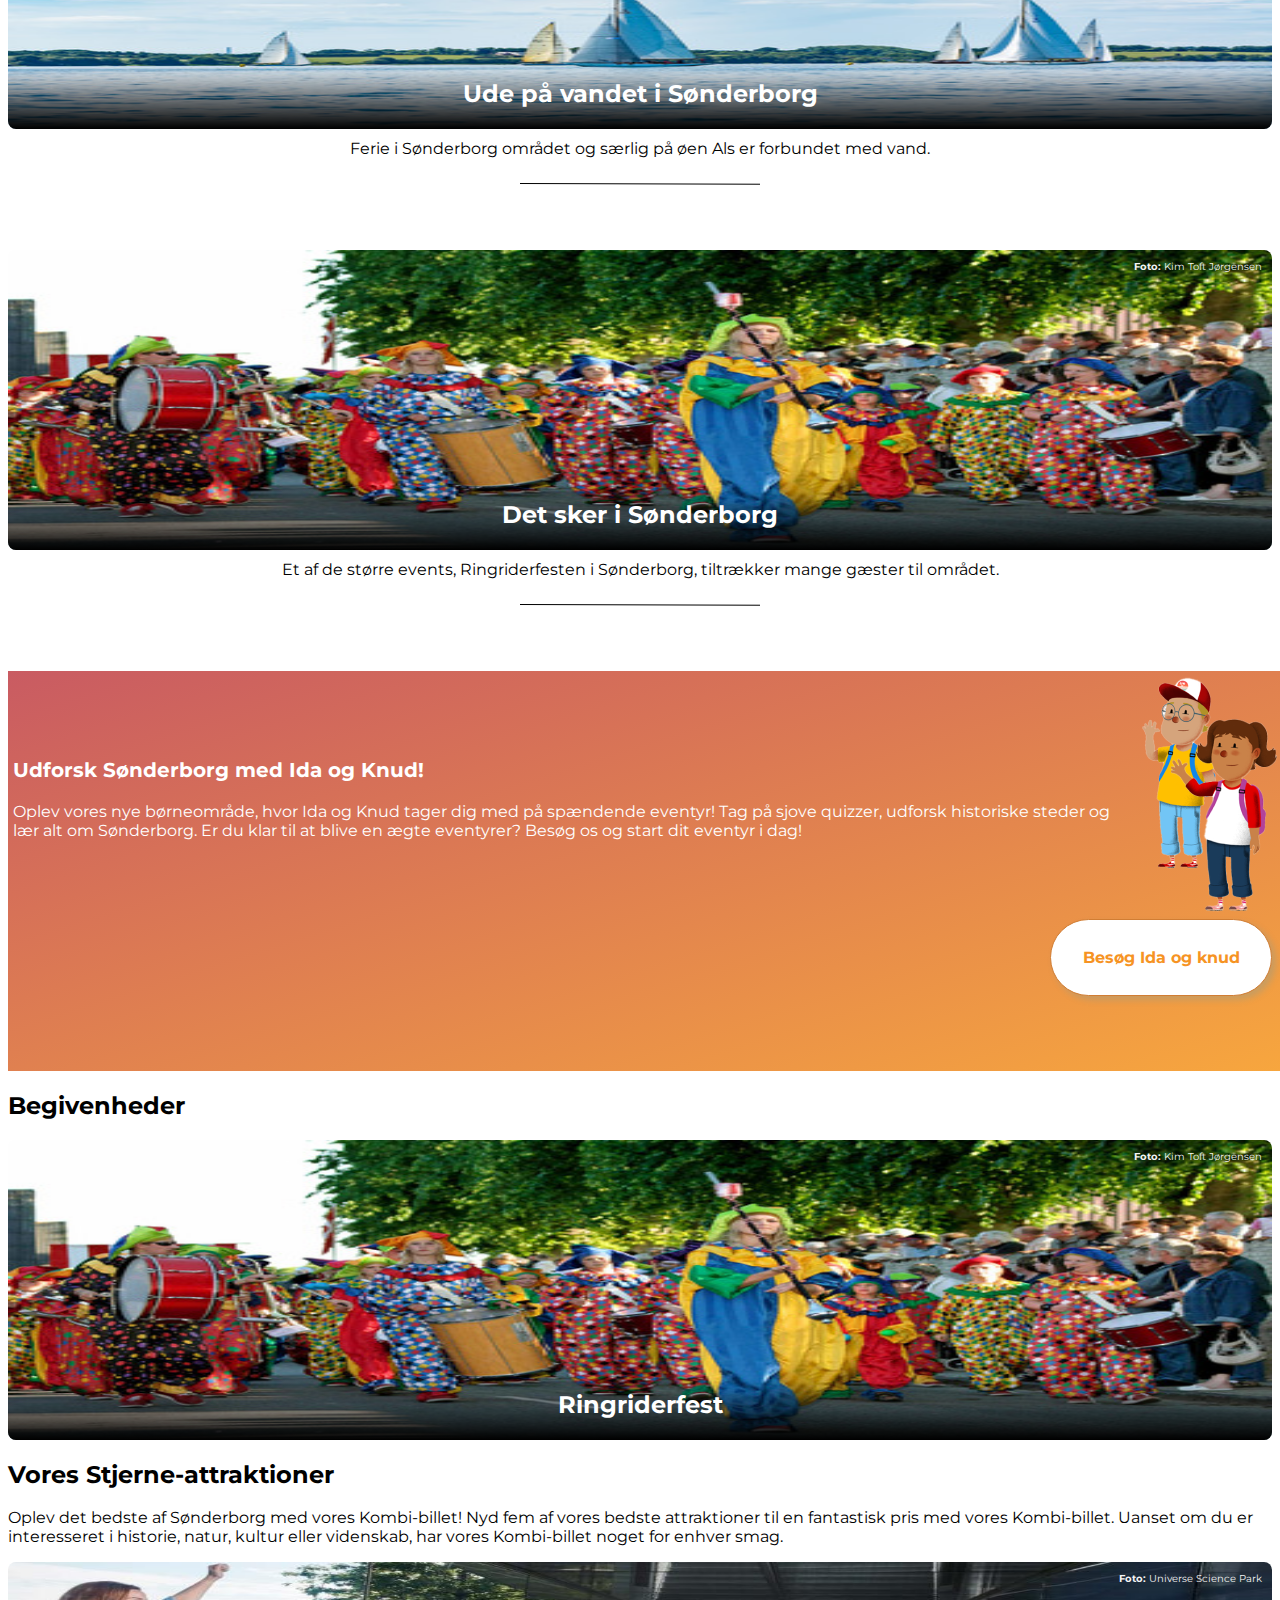
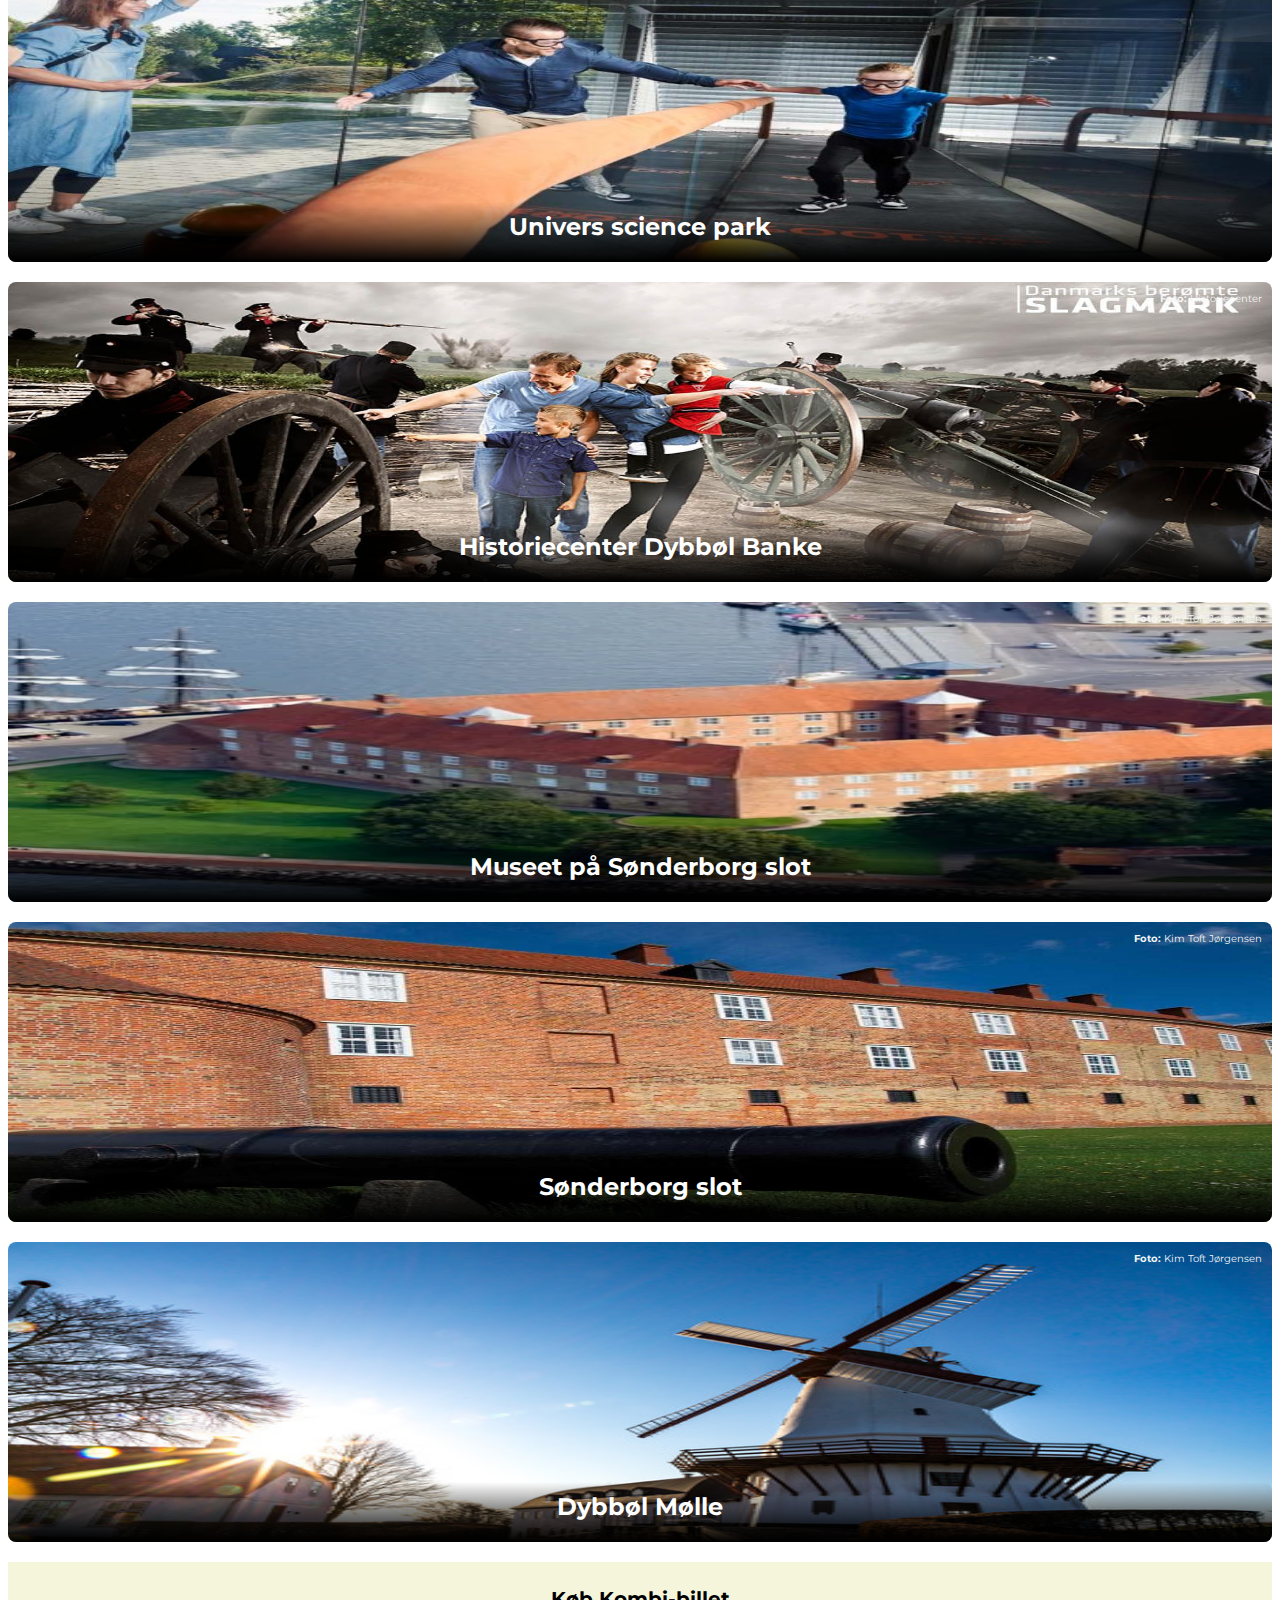
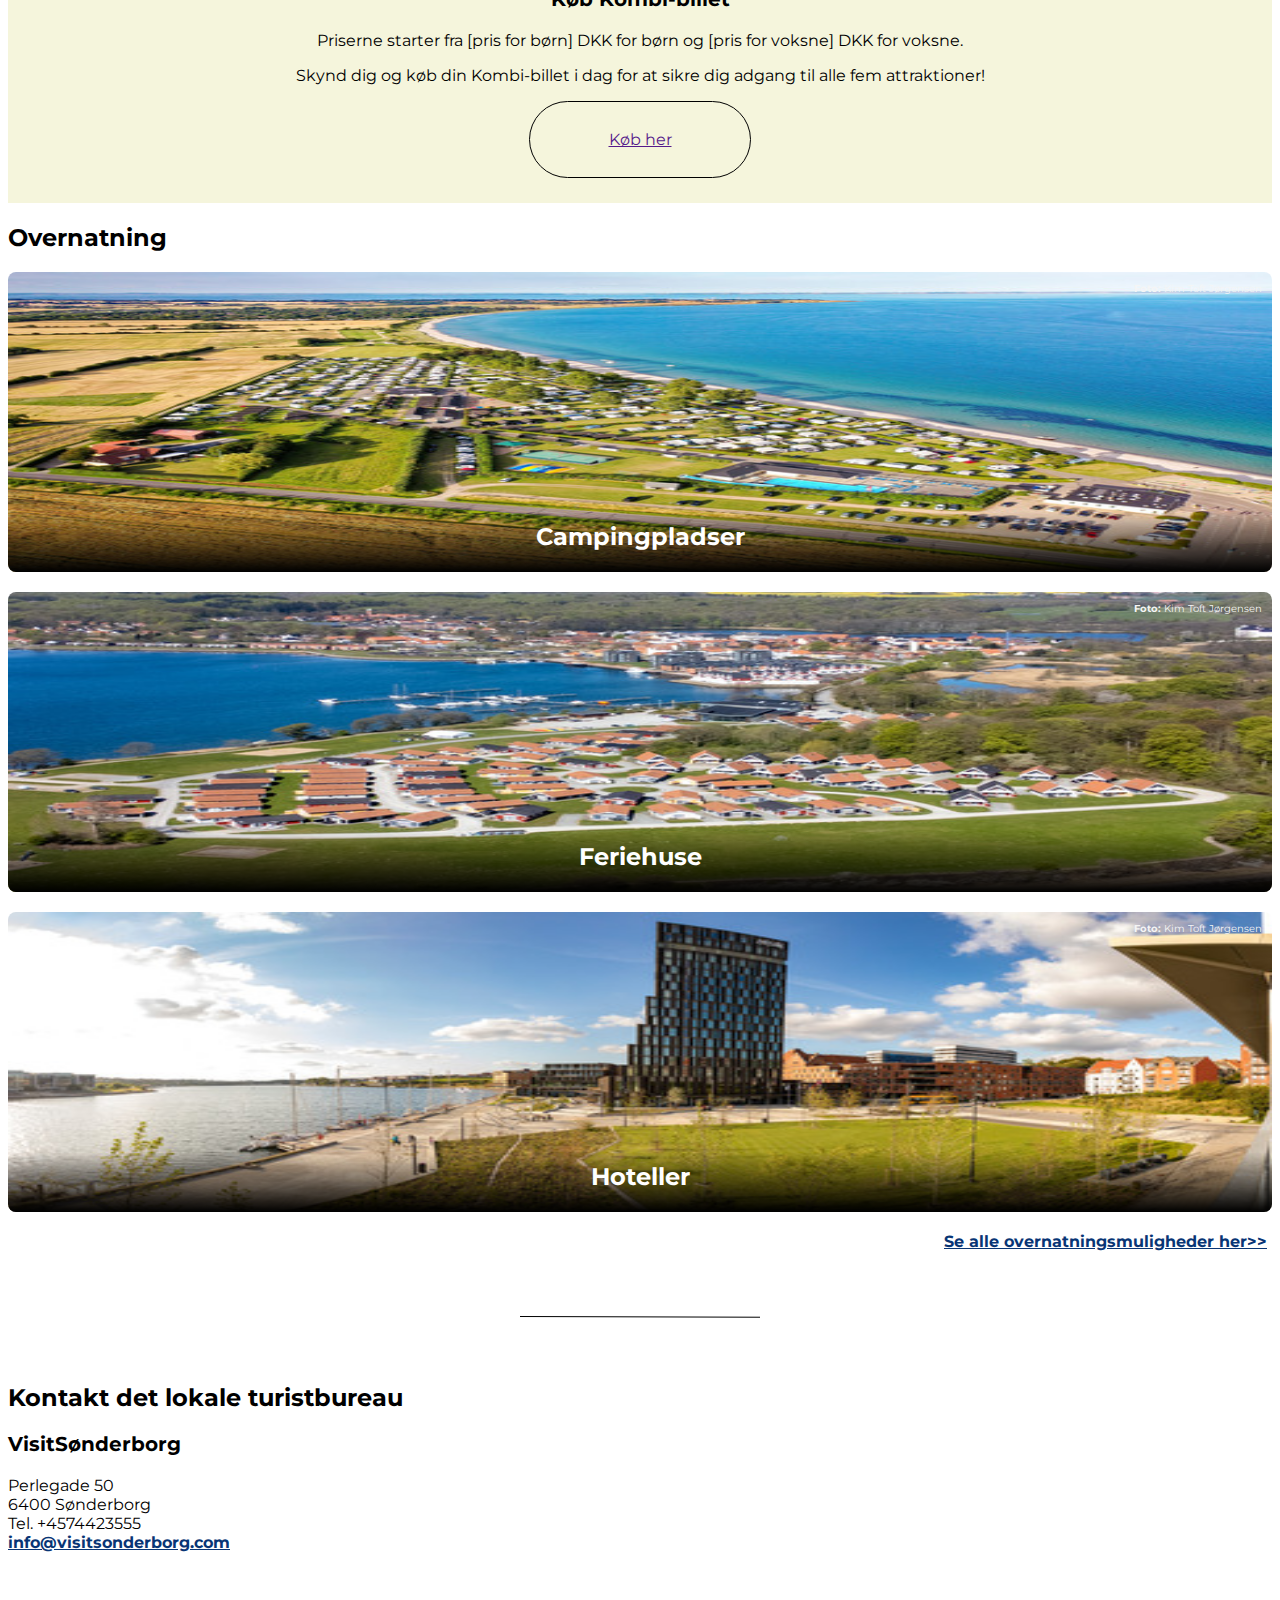
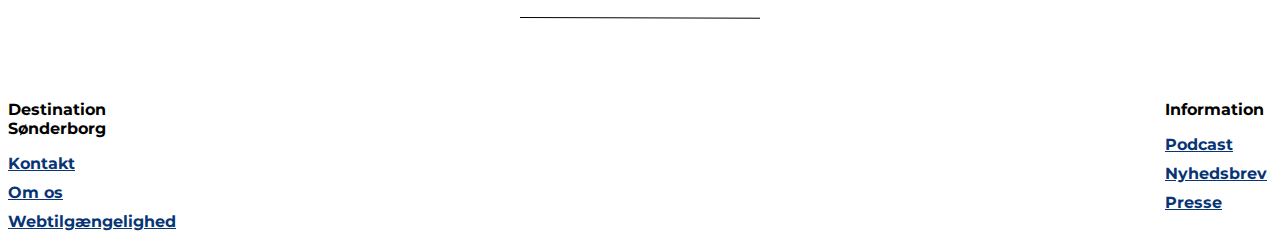
==== commit 97275f56: "next" ====
--- a/index.html
+++ b/index.html
@@ -84,7 +84,7 @@
         </section>
 
         <section class="discription">
-            <p class="text-large text-marginTop">Her finder du informationer til din ferie i Sønderborg Kommune. Nyd en ø-ferie på Als, et ophold i royale rammer ved Gråsten. Tag på byferie i Sønderborg. Se den stolte tradition, ringridningen. Oplev kunst i Augustenborg. Hold familieferie med masser af sjov videnskab i Universe Science Park. </p>
+            <p class="text-large text-marginTop">Her er ferieinformation om Sønderborg Kommune: Nyd en ø-ferie på Als, et ophold i Gråsten, en byferie i Sønderborg, ringridning, kunst i Augustenborg og sjov videnskab i Universe Science Park. </p>
             <p class="text-xSmall"><span class="textSpan-xSmall">Foto: </span>Daniel Villadsen</p>
         </section>
 
@@ -202,7 +202,15 @@
 
 
         <section class="kids__area">
-
+            <section class="kids__areaDiscription">
+            <section class="kids__areaText">
+            <h3 class="section__headline">Udforsk Sønderborg med Ida og Knud!</h3>
+            <p class="text">Oplev vores nye børneområde, hvor Ida og Knud tager dig med på spændende eventyr! Tag på sjove quizzer, udforsk historiske steder og lær alt om Sønderborg. 
+                Er du klar til at blive en ægte eventyrer? Besøg os og start dit eventyr i dag!</p>
+            </section>
+            <section class="kids__areaImg"><img src="images/ida+knud.png" alt=""></section>
+        </section>
+            <a class="button kids__areaButton" href="">Besøg Ida og knud</a>
         </section>
 
 
@@ -245,11 +253,13 @@
                     <span class="text-xSmall photographer"><span class="textSpan-xSmall">Foto:</span> Kim Toft Jørgensen</span>
                     <section class="category__background"><h2 class="category__headline headline-align">Dybbøl Mølle</h2></section>
                 </a>
+
+
                 <section class="placeholder">
                     <h3 class="section__headline">Køb Kombi-billet</h3>
                     <p class="text">Priserne starter fra [pris for børn] DKK for børn og [pris for voksne] DKK for voksne.</p>
                     <p class="text">Skynd dig og køb din Kombi-billet i dag for at sikre dig adgang til alle fem attraktioner!</p>
-                    <a href=""><button class="button">Køb her</button></a>
+                    <a class="button" href="">Køb her</a>
                 </section>
         </section>
         <section class="categorys__sleeping">
--- a/style.css
+++ b/style.css
@@ -135,7 +135,9 @@
 
   .text-marginTop {
     margin-top: 0px;
+    margin-bottom: 0px;
   }
+
 /*herosection*/
 .herosection {
     position: relative;
@@ -226,7 +228,7 @@
     color: white;
     padding: 10px;
     box-sizing: border-box;
-    min-height: 50px;
+    min-height: 60px;
     border-radius: 8px;
 }
 
@@ -250,11 +252,15 @@
 }
 
 .button {
+    display: inline-block;
     min-width: 180px;
     min-height: 65px;
     border: 1px solid black;
     border-radius: 50px;
     margin-bottom: 20px;
+    align-content: center;
+    text-align: center;
+    padding: 5px 20px;
 }
 
 .placeholder {
@@ -277,9 +283,27 @@
 
 
 .kids__area {
+    display: flex;
+    flex-direction: column;
+    padding: 5px;
     min-height: 390px;
     width: 100%;
+    color: white;
     background: linear-gradient(to bottom right, rgba(201, 91, 98, 1), rgba(247, 166, 62, 1));
+}
+.kids__areaButton {
+    background-color: white;
+    color: rgba(246, 147, 35, 1);
+    align-self: flex-end;
+    border: 1px solid rgba(209, 125, 51, 1);
+    box-shadow: 4px 4px 6px rgba(82, 157, 184, 0.25);
+    text-decoration: none;
+    font-weight: bold;
+    margin-right: 5px;
+}
+.kids__areaDiscription {
+    display: flex;
+    align-items: center;
 }
 
 
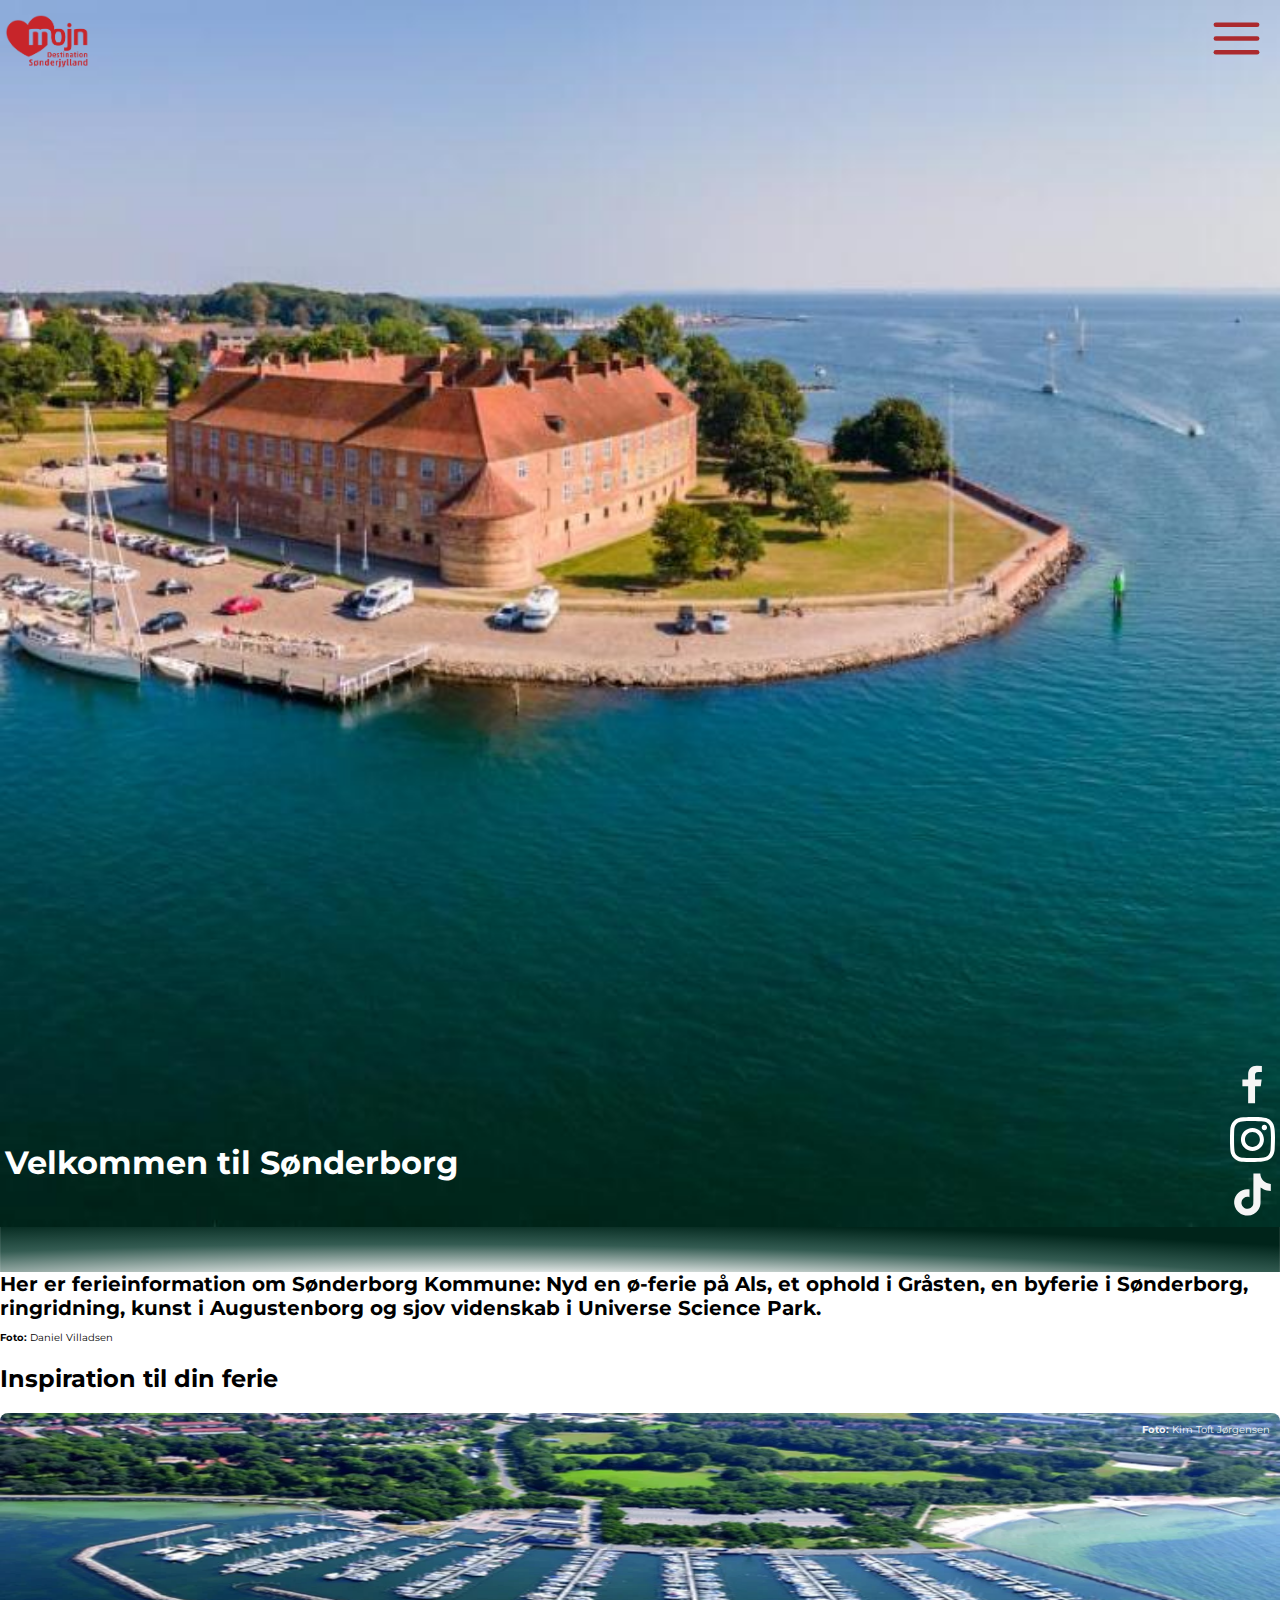
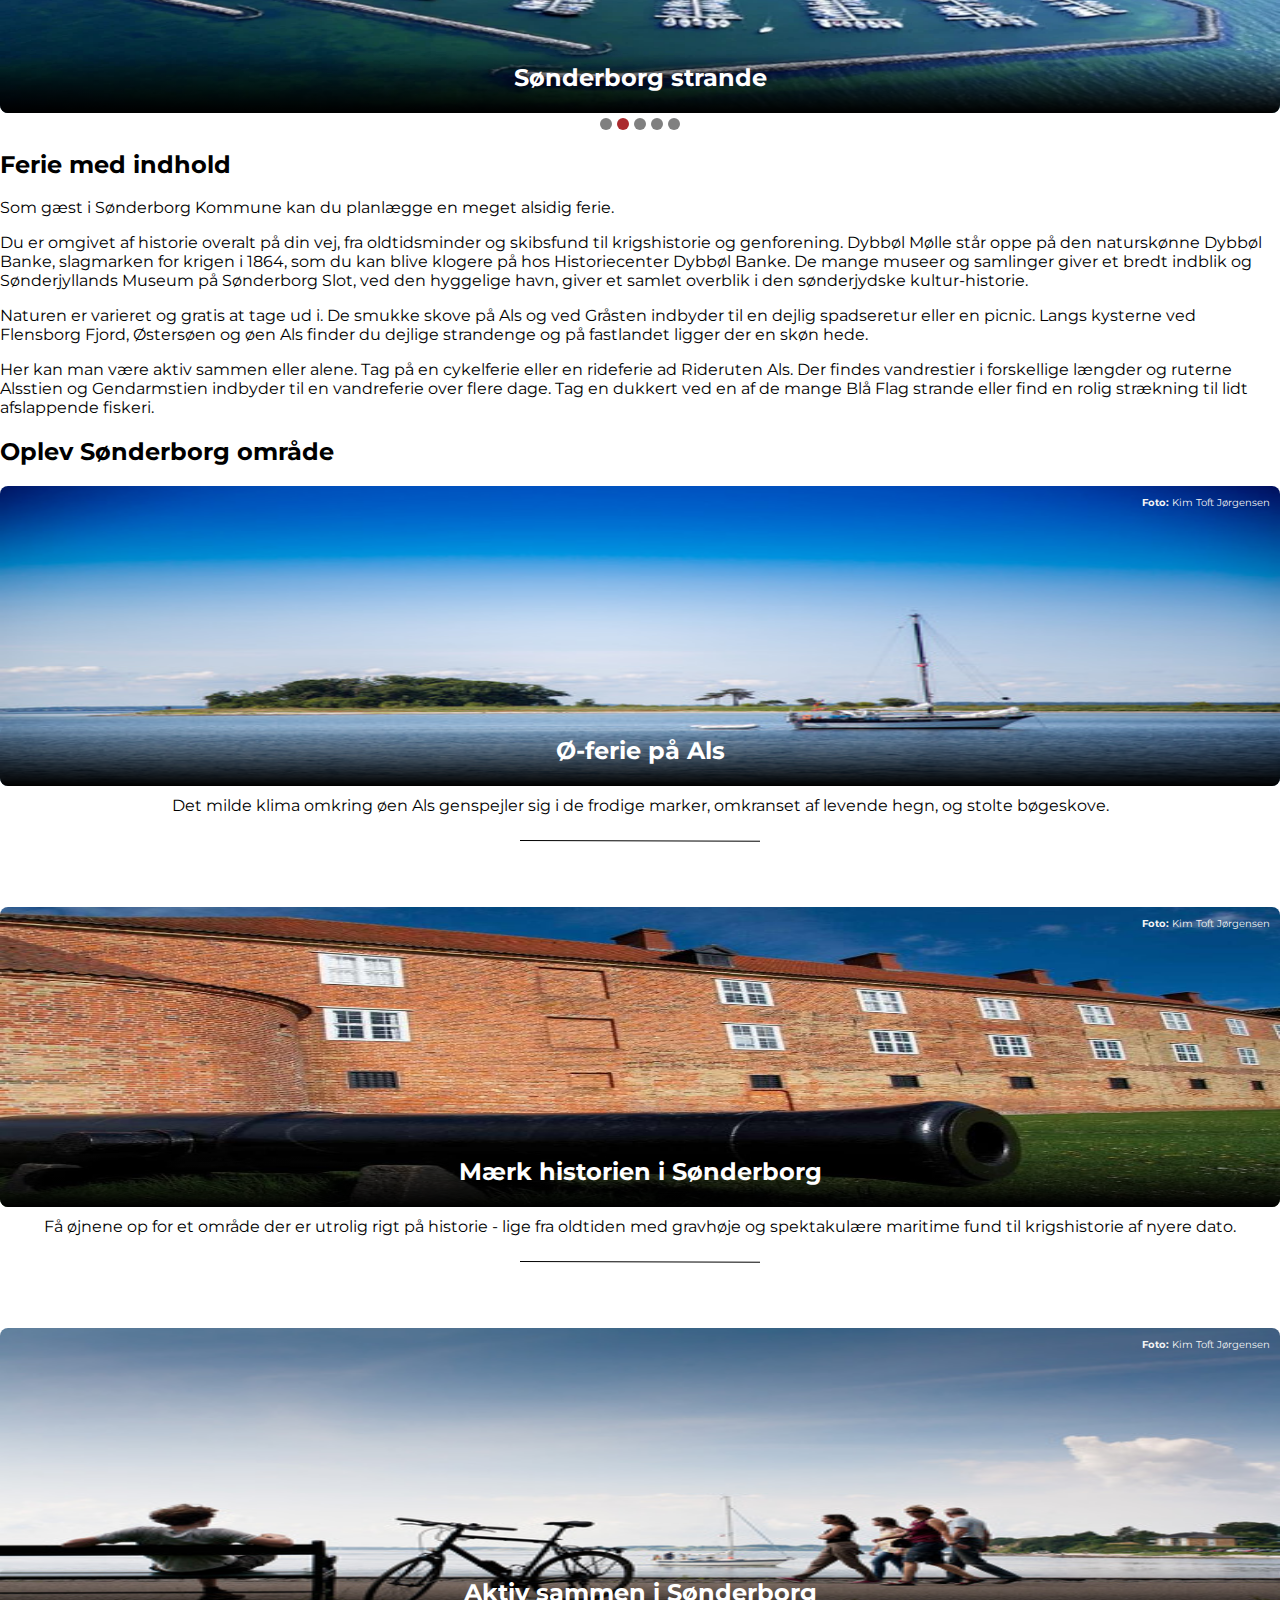
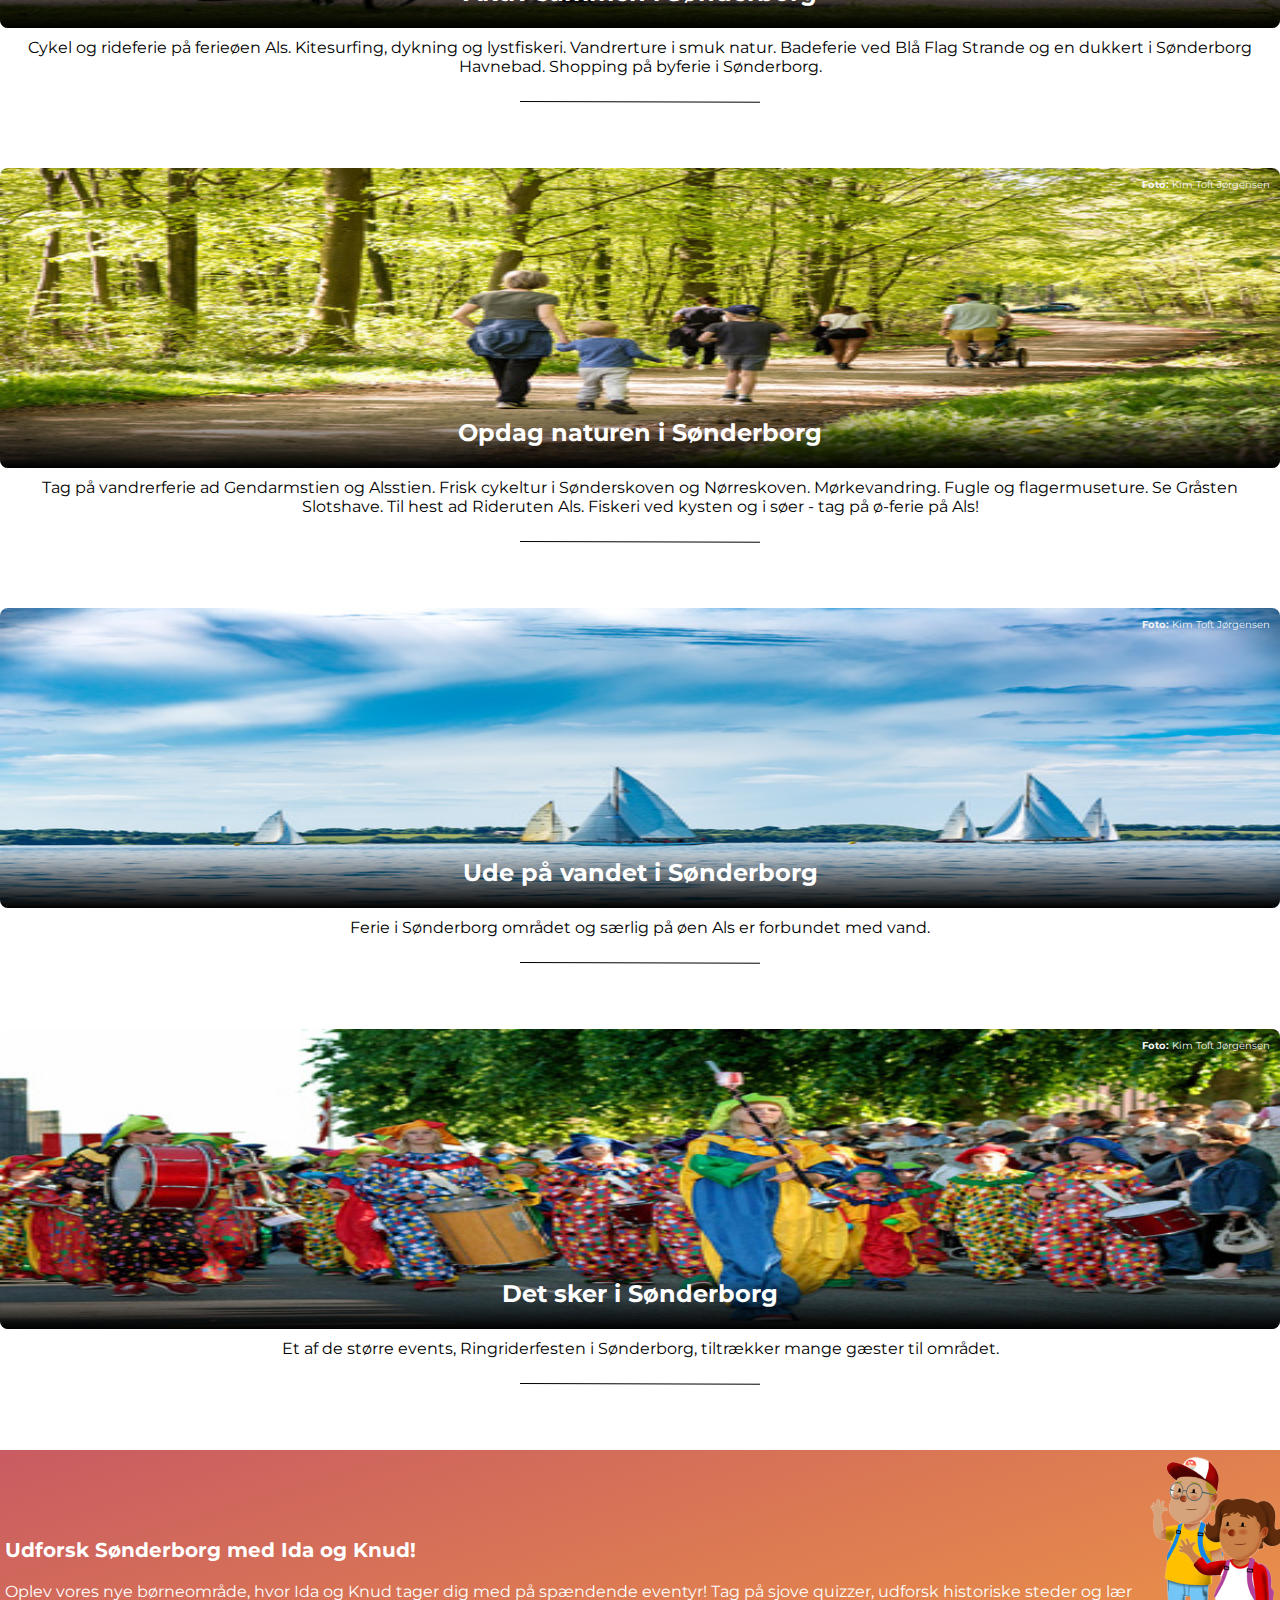
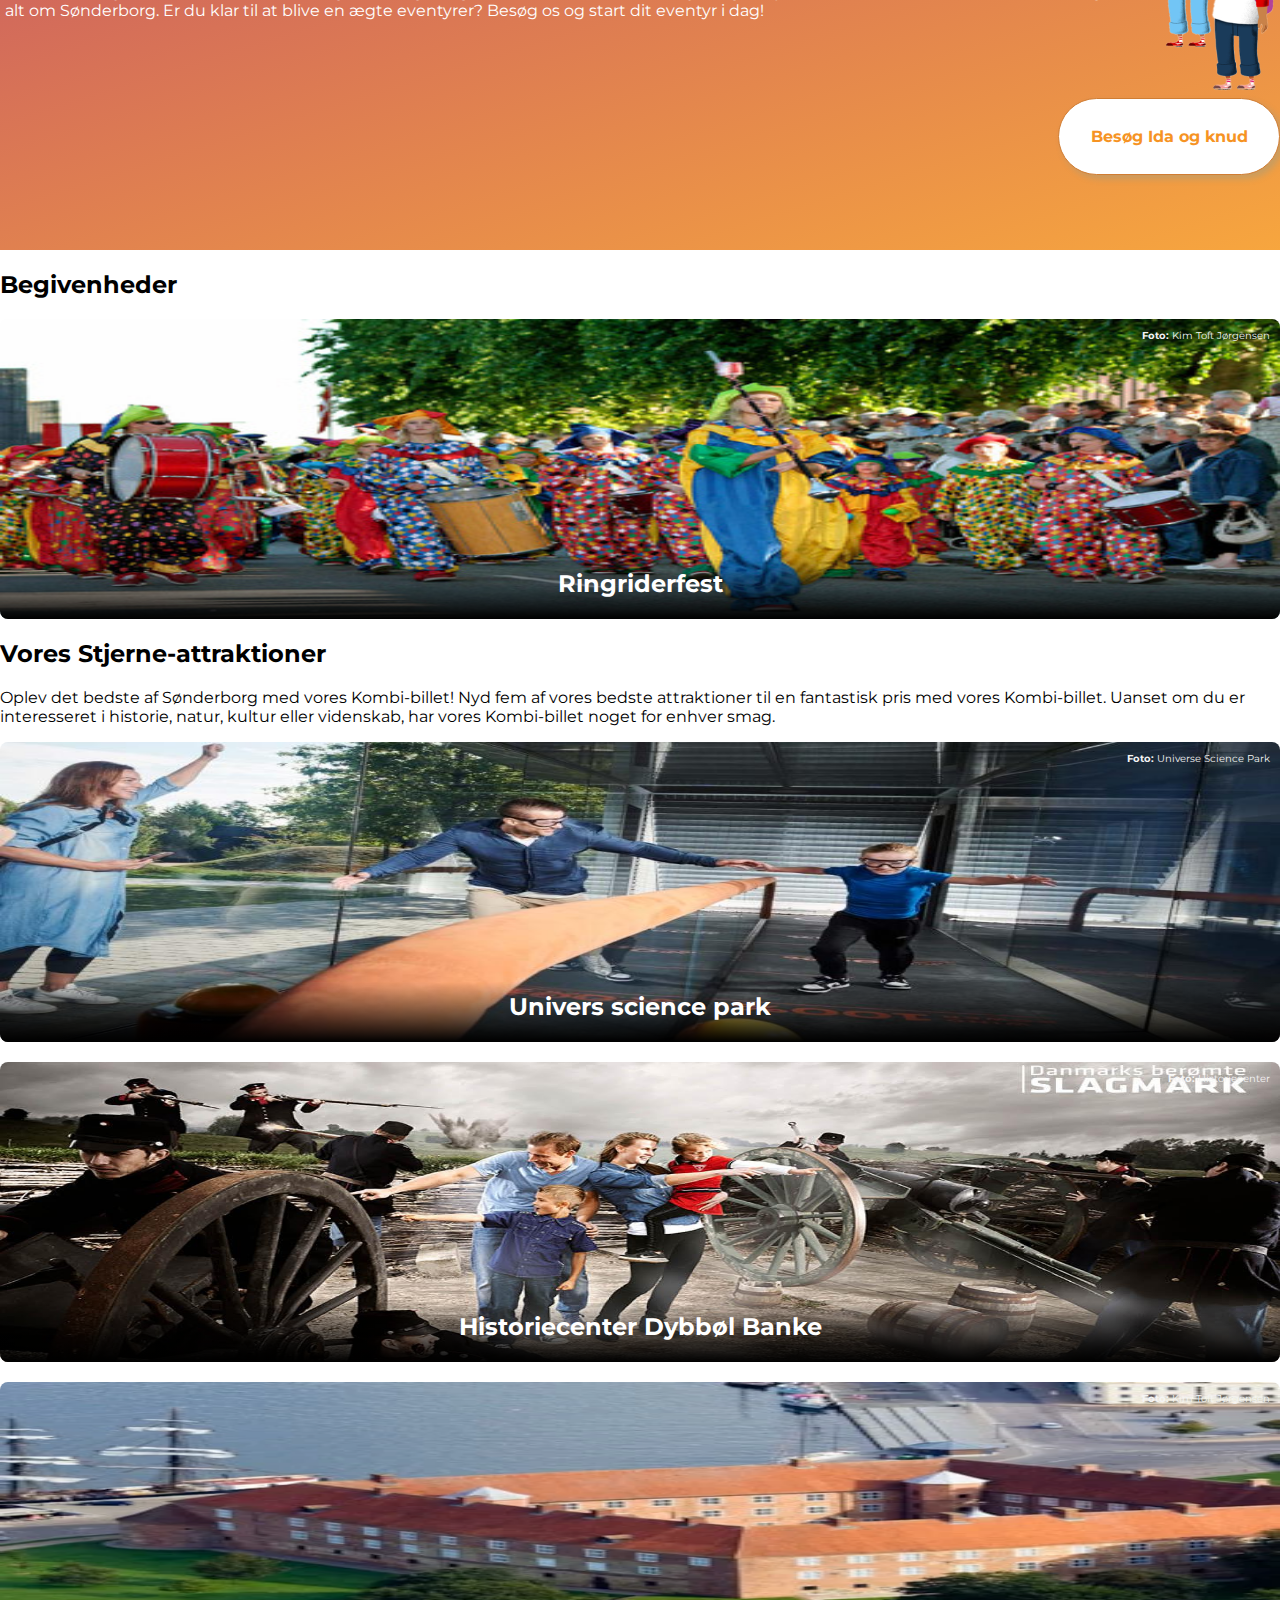
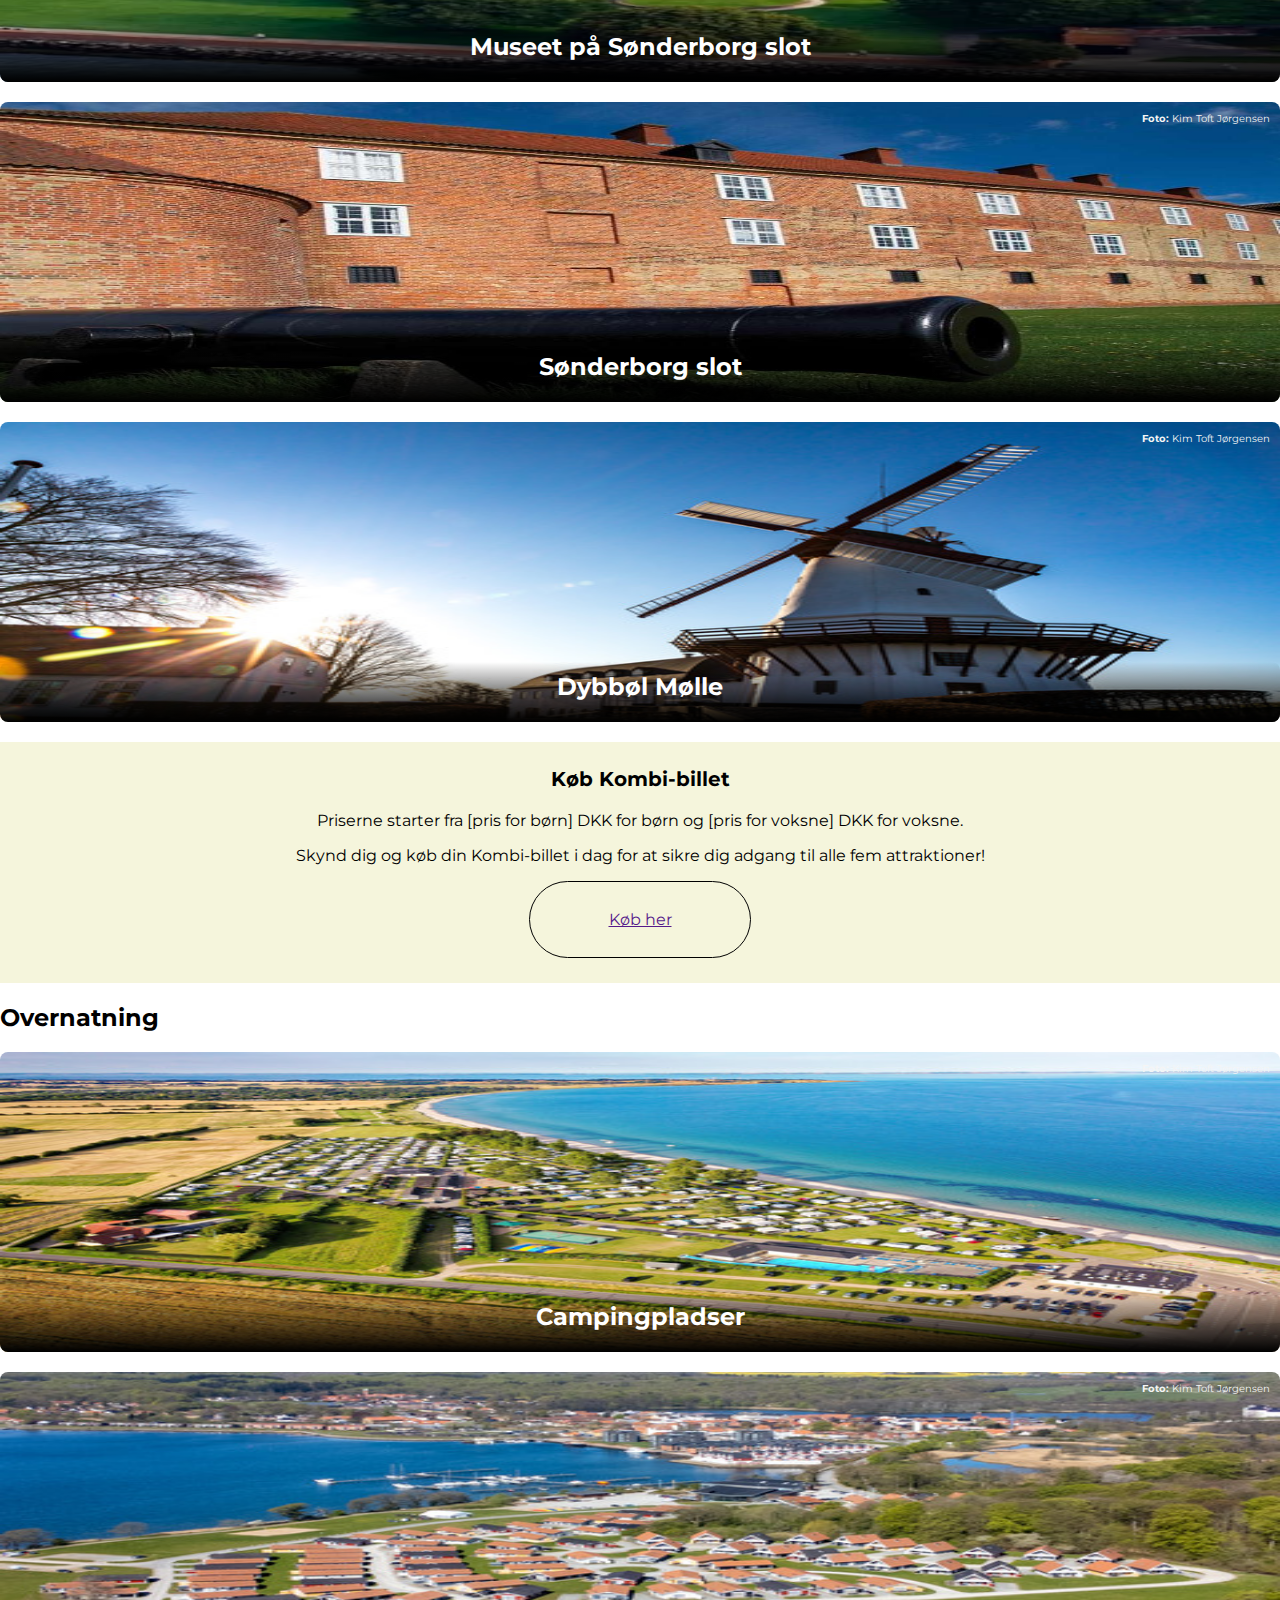
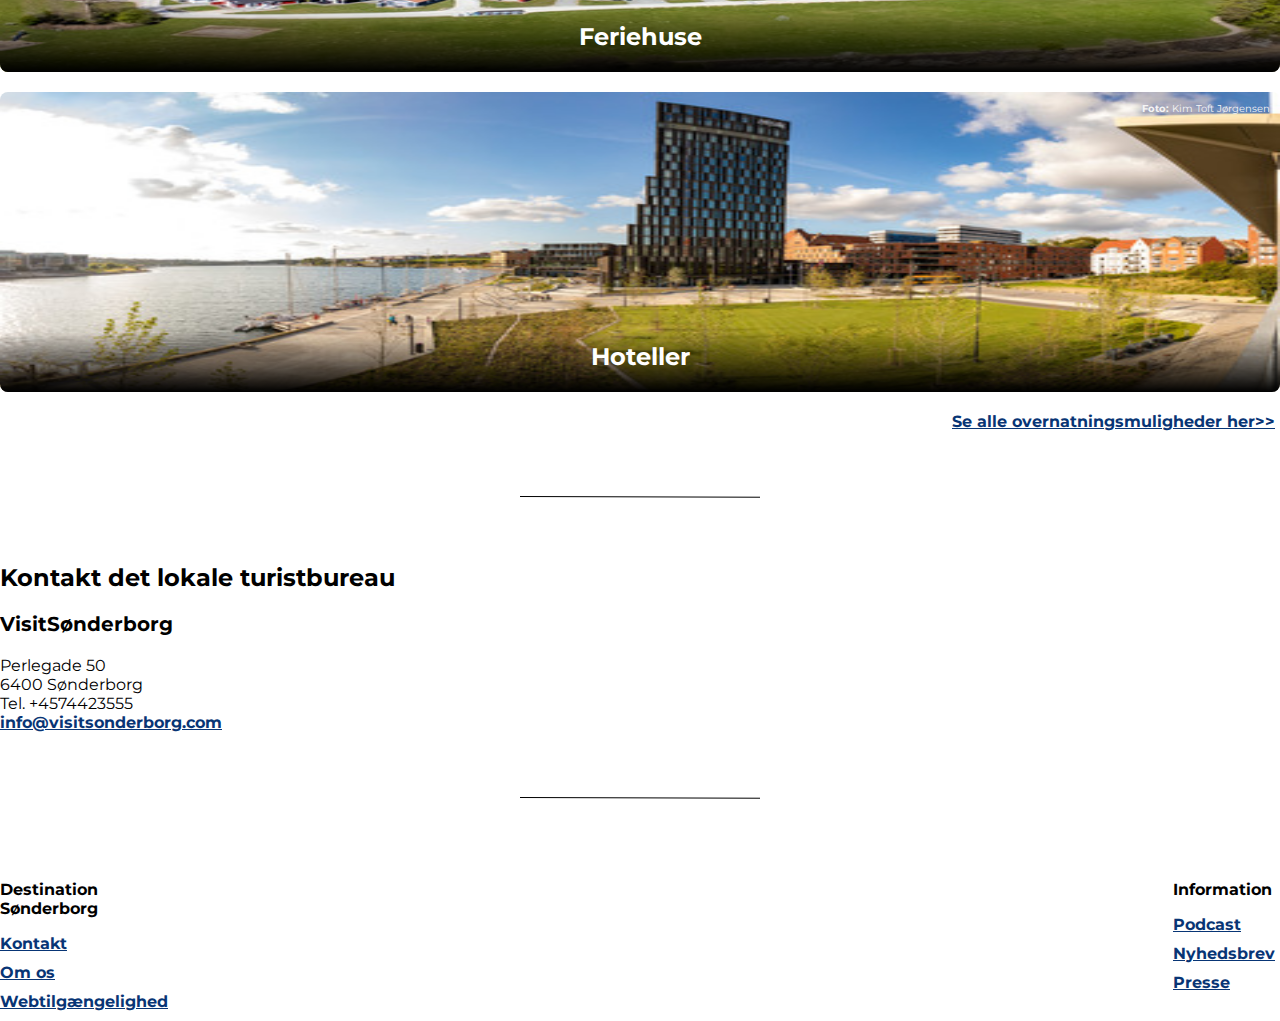
==== commit 0da348b7: "link til quiz" ====
--- a/index.html
+++ b/index.html
@@ -210,7 +210,7 @@
             </section>
             <section class="kids__areaImg"><img src="images/ida+knud.png" alt=""></section>
         </section>
-            <a class="button kids__areaButton" href="">Besøg Ida og knud</a>
+            <a class="button kids__areaButton" href="quizCastle.html">Besøg Ida og knud</a>
         </section>
 
 
--- a/style.css
+++ b/style.css
@@ -1,6 +1,11 @@
 body {
     font-family: "Montserrat", sans-serif;
-}
+    margin: 0;
+}
+.body__quiz {
+    background: linear-gradient(to bottom right, rgba(30, 107, 218, 1) 0%, rgba(179, 205, 242, 1) 68%, rgba(19, 100, 216, 1) 100% );
+}
+
 
 /*typography*/
 .herosection__headline {
@@ -33,6 +38,11 @@
 .text-bold {
     font-weight: bold;
 }
+.text-marginTop {
+    margin-top: 0px;
+    margin-bottom: 0px;
+  }
+
 /*----*/
 
 /*header*/
@@ -45,20 +55,17 @@
     align-items: center;
     padding: 10px 5px;
     transition: background-color 0.3s ease;
-    z-index: 1000;
-}
-
+    z-index: 1;
+}
 .header--transparent {
     background-color: transparent;
 }
 .header--scrolled {
     background-color: white;
 }
-
 .logo {
     height: 55px; 
 }
-
 .menu-button {
     font-size: 24px;
     background: none;
@@ -66,7 +73,6 @@
     cursor: pointer;
     margin-right: 15px;
 }
-
 .nav-menu {
     display: none;
     position: fixed;
@@ -76,17 +82,15 @@
     width: 250px;
     background-color: white;
     box-shadow: -2px 0 5px rgba(0,0,0,0.5);
-    z-index: 2000;
+    z-index: 2;
     padding-top: 70px; 
     transition: transform 0.3s ease;
     transform: translateX(100%);
 }
-
 .nav-menu--open {
     display: block;
     transform: translateX(0);
 }
-
 .close-button {
     position: absolute;
     top: 10px;
@@ -96,18 +100,14 @@
     border: none;
     cursor: pointer;
 }
-
-
 .menu-list {
     list-style: none;
     padding: 0;
     margin: 0;
 }
-
 .menu-list li {
     margin: 20px 0;
 }
-
 .menu-list a {
     text-decoration: none;
     color: black;
@@ -117,26 +117,6 @@
 }
 /*----*/
 
-.svg-container {
-    width: 100%;
-    height: 50px; 
-    overflow: hidden;
-    display: flex;
-    justify-content: center;
-    align-items: center;
-    display: block;
-    margin-bottom: 0px;
-  }
-
-  .svg-container svg {
-    width: 100%;
-    height: auto;
-  }
-
-  .text-marginTop {
-    margin-top: 0px;
-    margin-bottom: 0px;
-  }
 
 /*herosection*/
 .herosection {
@@ -148,14 +128,11 @@
     overflow: hidden; 
     margin-bottom: -5px;
 }
-
 .hero__image {
     width: 100%;
-    max-height: 440px;
     margin: 0;
     display: block;
 }
-
 .herosection__headline {
     position: absolute;
     bottom: 40px;
@@ -164,7 +141,6 @@
     color: white;
     padding: 5px;
 }
-
 .section__soMe {
     position: absolute;
     right: 5px;
@@ -173,13 +149,29 @@
     flex-direction: column;
     gap: 10px;
 }
-
 .social-icon svg {
     width: 45px; 
     height: 45px;
     display: block;
     fill: whitesmoke;
 }
+/*----*/
+
+/*svg container*/
+.svg-container {
+    width: 100%;
+    height: 50px; 
+    overflow: hidden;
+    display: flex;
+    justify-content: center;
+    align-items: center;
+    display: block;
+    margin-bottom: 0px;
+  }
+  .svg-container svg {
+    width: 100%;
+    height: auto;
+  }
 /*----*/
 
 .process__slider {
@@ -251,6 +243,7 @@
     margin-bottom: 20px;
 }
 
+/*button*/
 .button {
     display: inline-block;
     min-width: 180px;
@@ -262,6 +255,8 @@
     text-align: center;
     padding: 5px 20px;
 }
+/*----*/
+
 
 .placeholder {
     justify-content: center;
@@ -281,7 +276,7 @@
 }
 
 
-
+/* kids banner */
 .kids__area {
     display: flex;
     flex-direction: column;
@@ -305,10 +300,10 @@
     display: flex;
     align-items: center;
 }
-
-
-
-
+/*----*/
+
+
+/*footer*/
 .footer {
     display: flex;
     justify-content: space-between;
@@ -320,3 +315,103 @@
 .footer__contact {
     max-width: 165px;
 }
+/*----*/
+
+/*quiz*/
+.quiz__discription {
+    margin-top: 100px;
+    display: flex;
+    flex-direction: column;
+    align-items: center;
+}
+.quiz__process--transparent {
+    background-color: transparent;
+}
+.quiz__process--scrolled {
+    background-color: white;
+    width: 100%;
+    text-align: center;
+    position: fixed;
+    padding: 10px;
+    z-index: 1;
+    top: 80px;
+    margin-top: 0;
+}
+.quiz__map {
+    padding: 5px;
+    margin: 40px 0;
+}
+.quiz__map img{
+    width: 100%;
+}
+.answers {
+    color: rgba(29, 52, 99, 1);
+    font-weight: bold;
+}
+.question {
+    display: flex;
+    flex-direction: column;
+    margin-bottom: 40px;
+    border-radius: 16px;
+    padding: 20px 10px;
+    background-color: rgba(215, 245, 255, 0.5);
+  }
+  .question__number {
+    font-size: 45px;
+    margin-top: 0;
+    margin-bottom: 10px;
+  }
+  .question__text {
+    font-size: 20px;
+    margin-bottom: 40px;
+  }
+  .guiz__map {
+    max-width: 340px;
+    margin-top: 40px;
+  }
+  .question__image {
+    width: 80%;
+    align-self: center;
+    border-radius: 12px;
+    border: 1px solid black;
+  }
+
+  .question__subtitle {
+    flex: 1;
+    font-size: 18px; 
+    color: #333;
+    margin: 0; 
+    display: flex;
+    flex-direction: column; 
+  }
+  .options {
+    list-style-type: none;
+    padding: 0;
+  }
+  .option__button {
+    min-width: 340px;
+    min-height: 60px;
+    font-size: 20px;
+    display: flex;
+    width: 100%;
+    padding: 10px 15px;
+    margin-bottom: 10px;
+    border-radius: 12px;
+    background-color: rgba(29, 52, 99, 1);
+    cursor: pointer;
+    color: white;
+    align-items: center;
+    border: none;
+    box-shadow: 4px 4px 6px rgba(28, 51, 61, 0.3), inset 4px 4px 6px rgba(54, 80, 137, 1);
+  }
+  .option__button.correct {
+    background-color: rgba(24, 129, 101, 1);
+    color: white;
+    box-shadow: inset 4px 4px 6px rgba(54, 80, 137, 1);
+  }
+  .option__button.incorrect {
+    background-color: #f44336;
+    color: white;
+    box-shadow: inset 4px 4px 6px rgba(54, 80, 137, 1);
+  }
+  /*----*/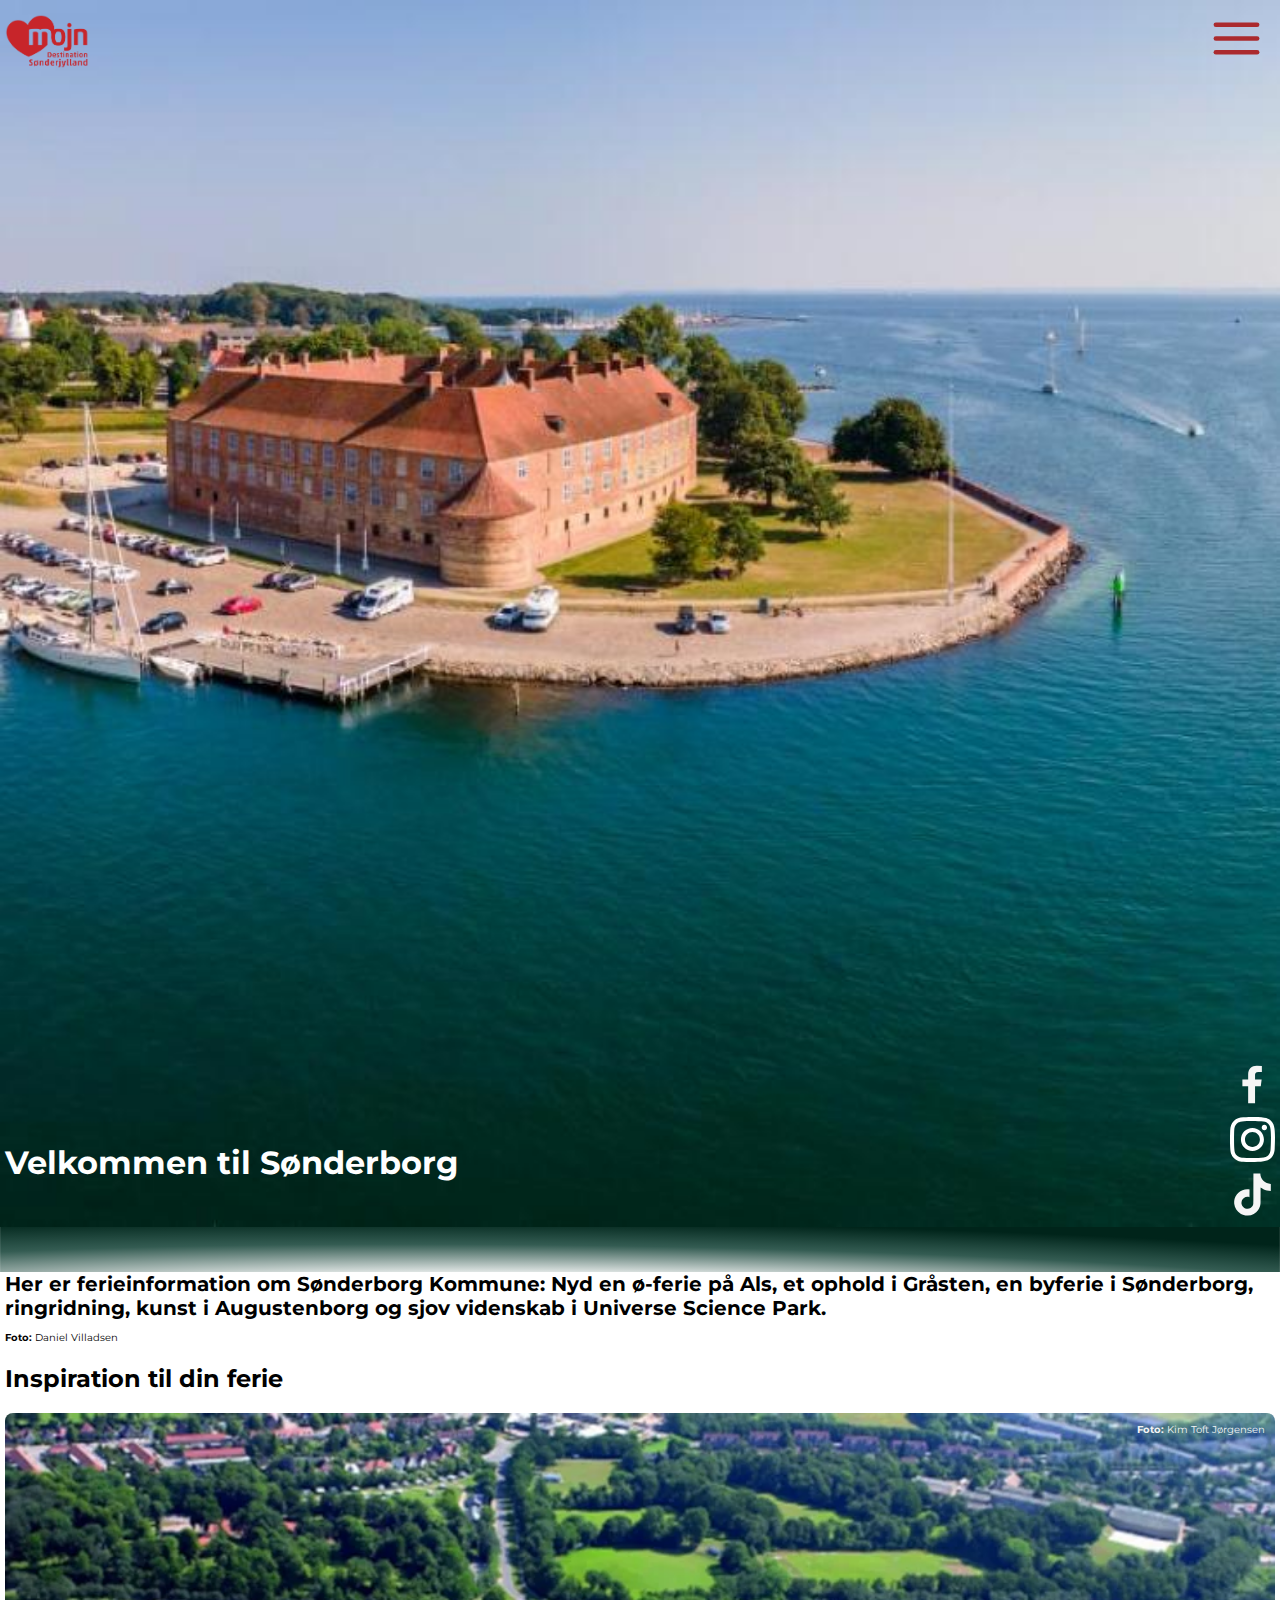
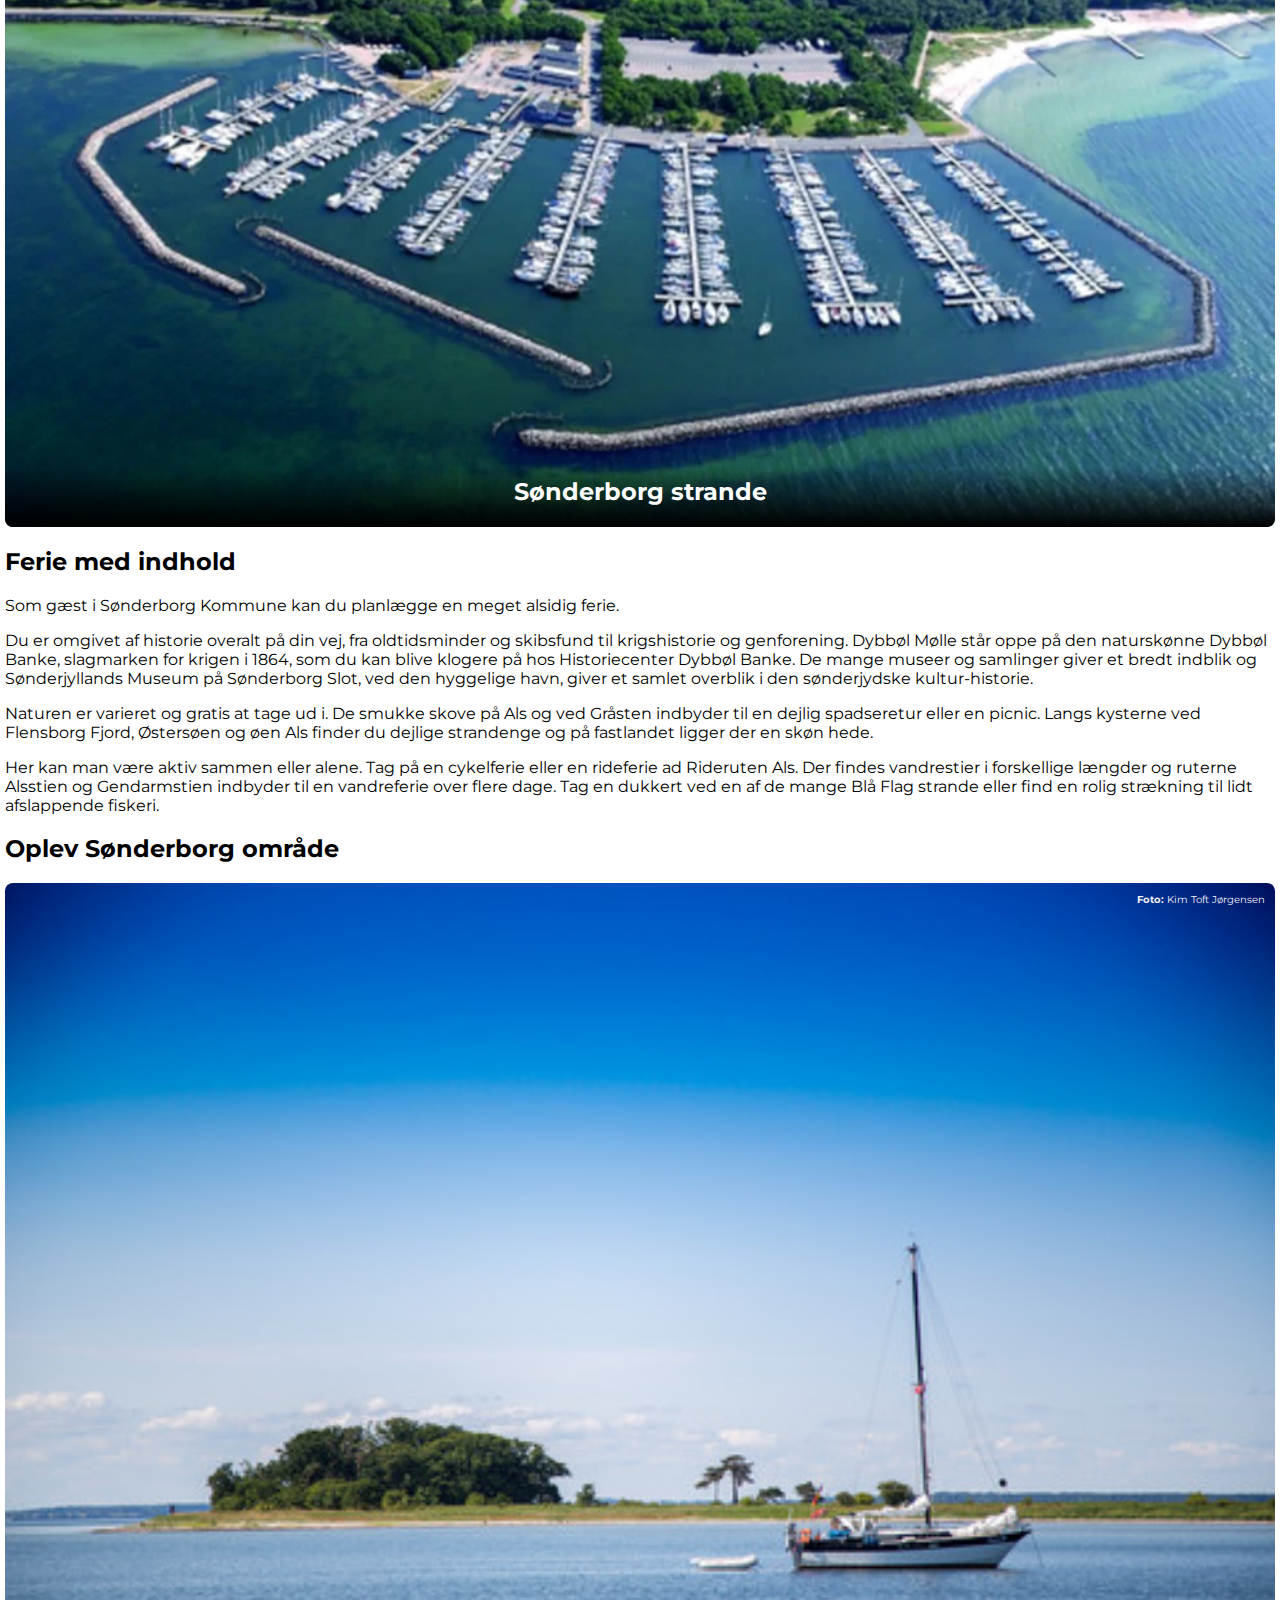
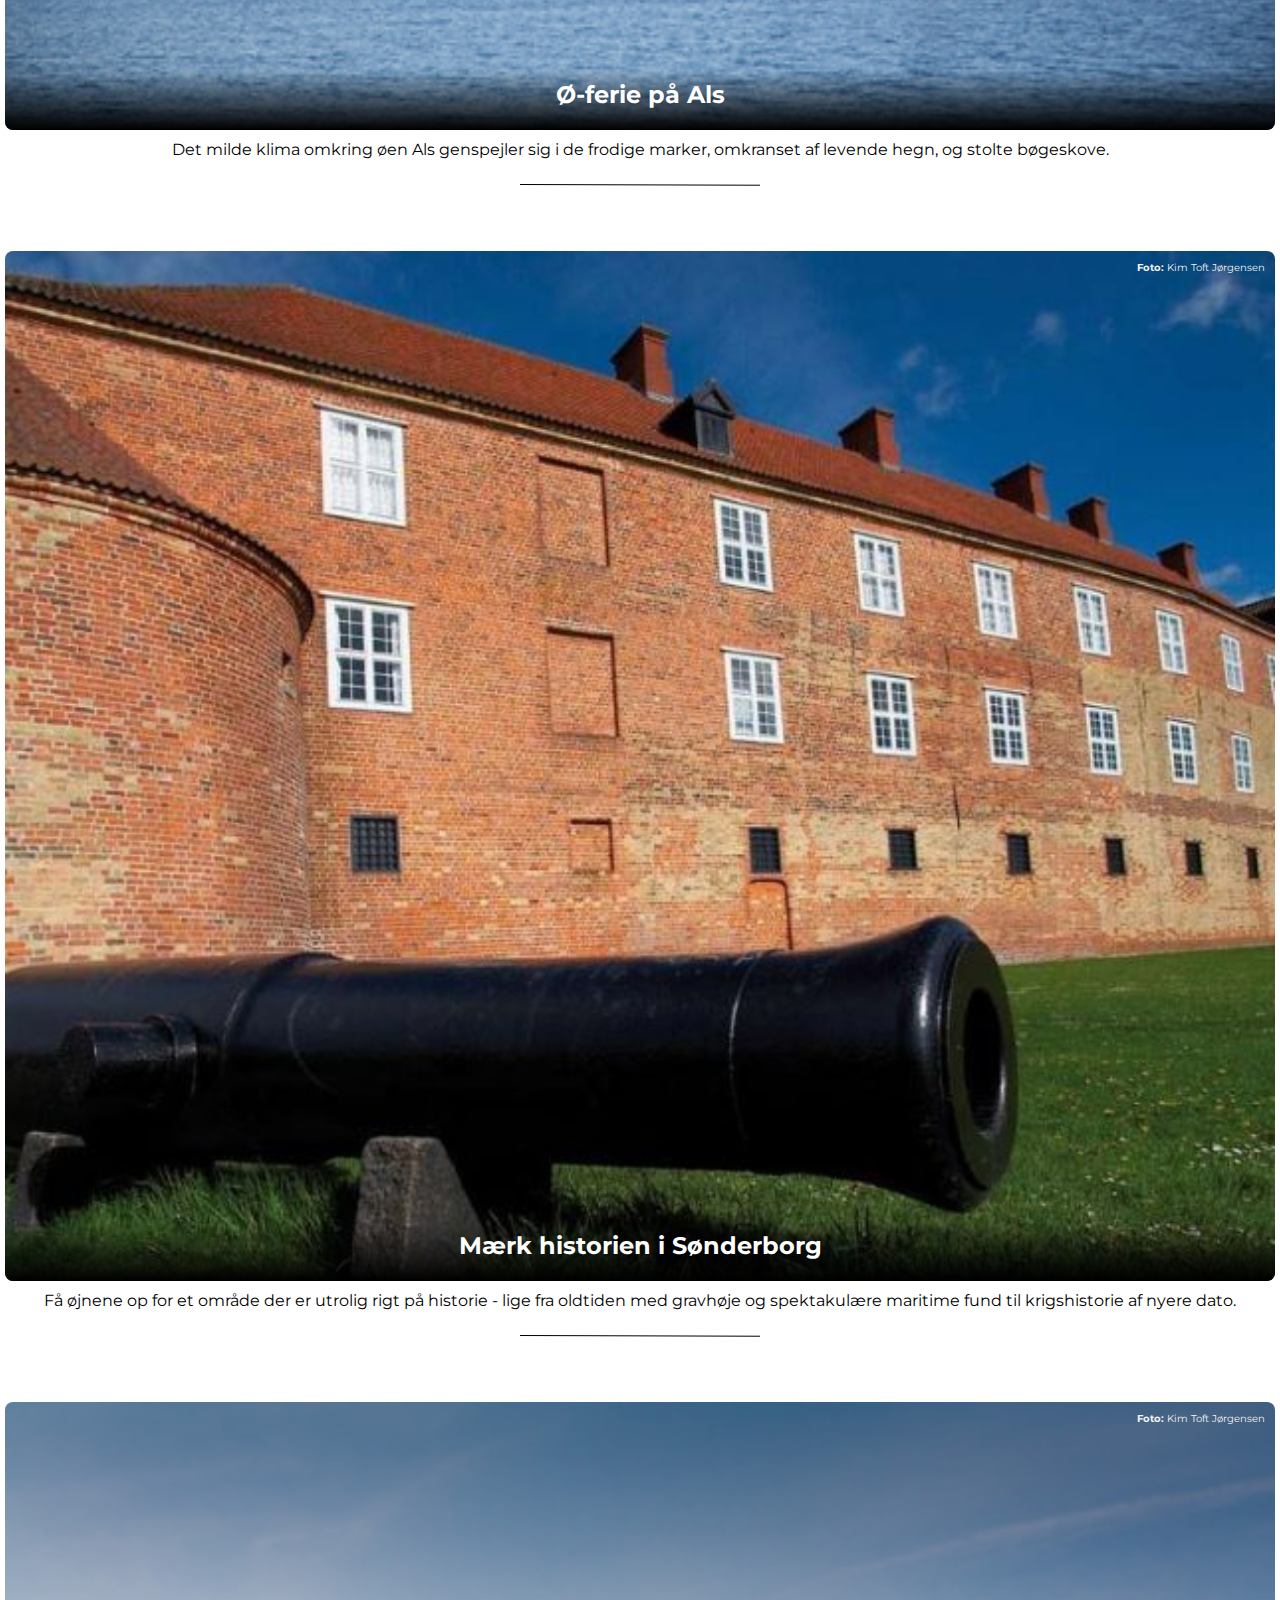
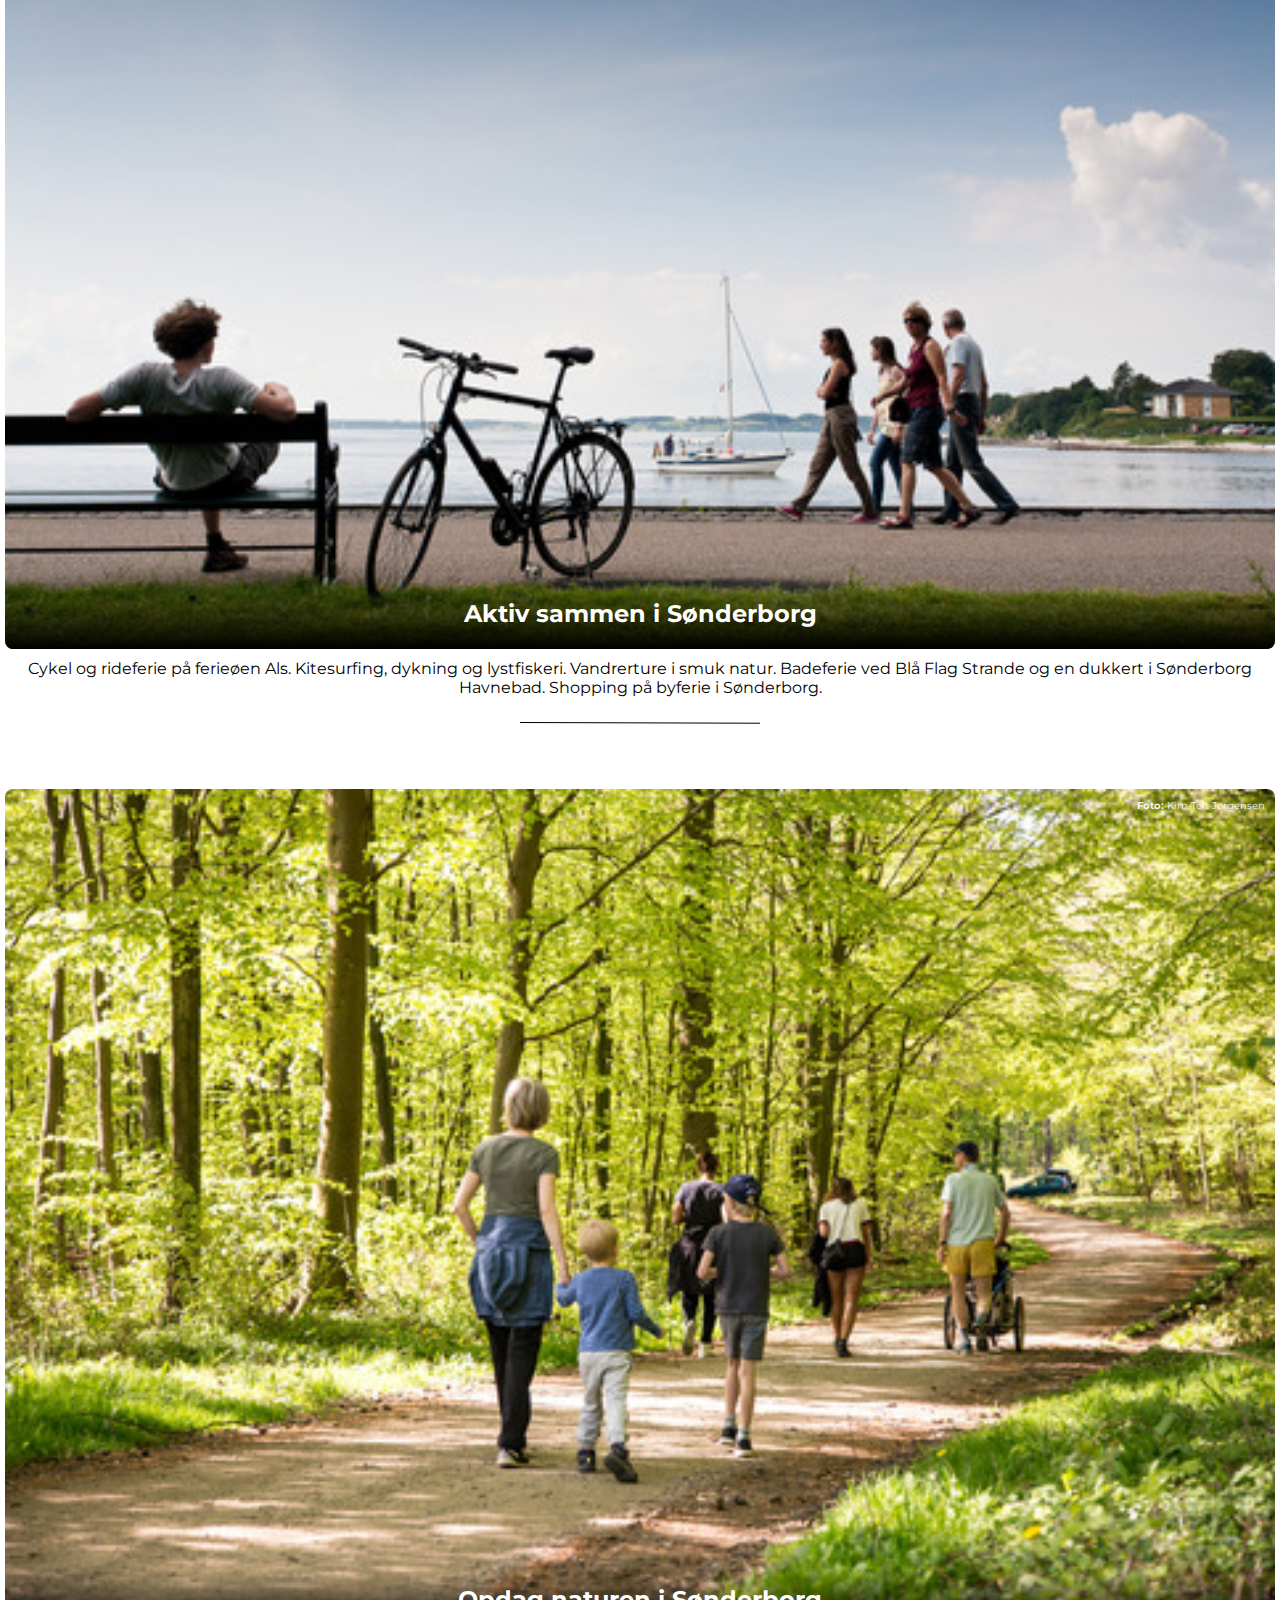
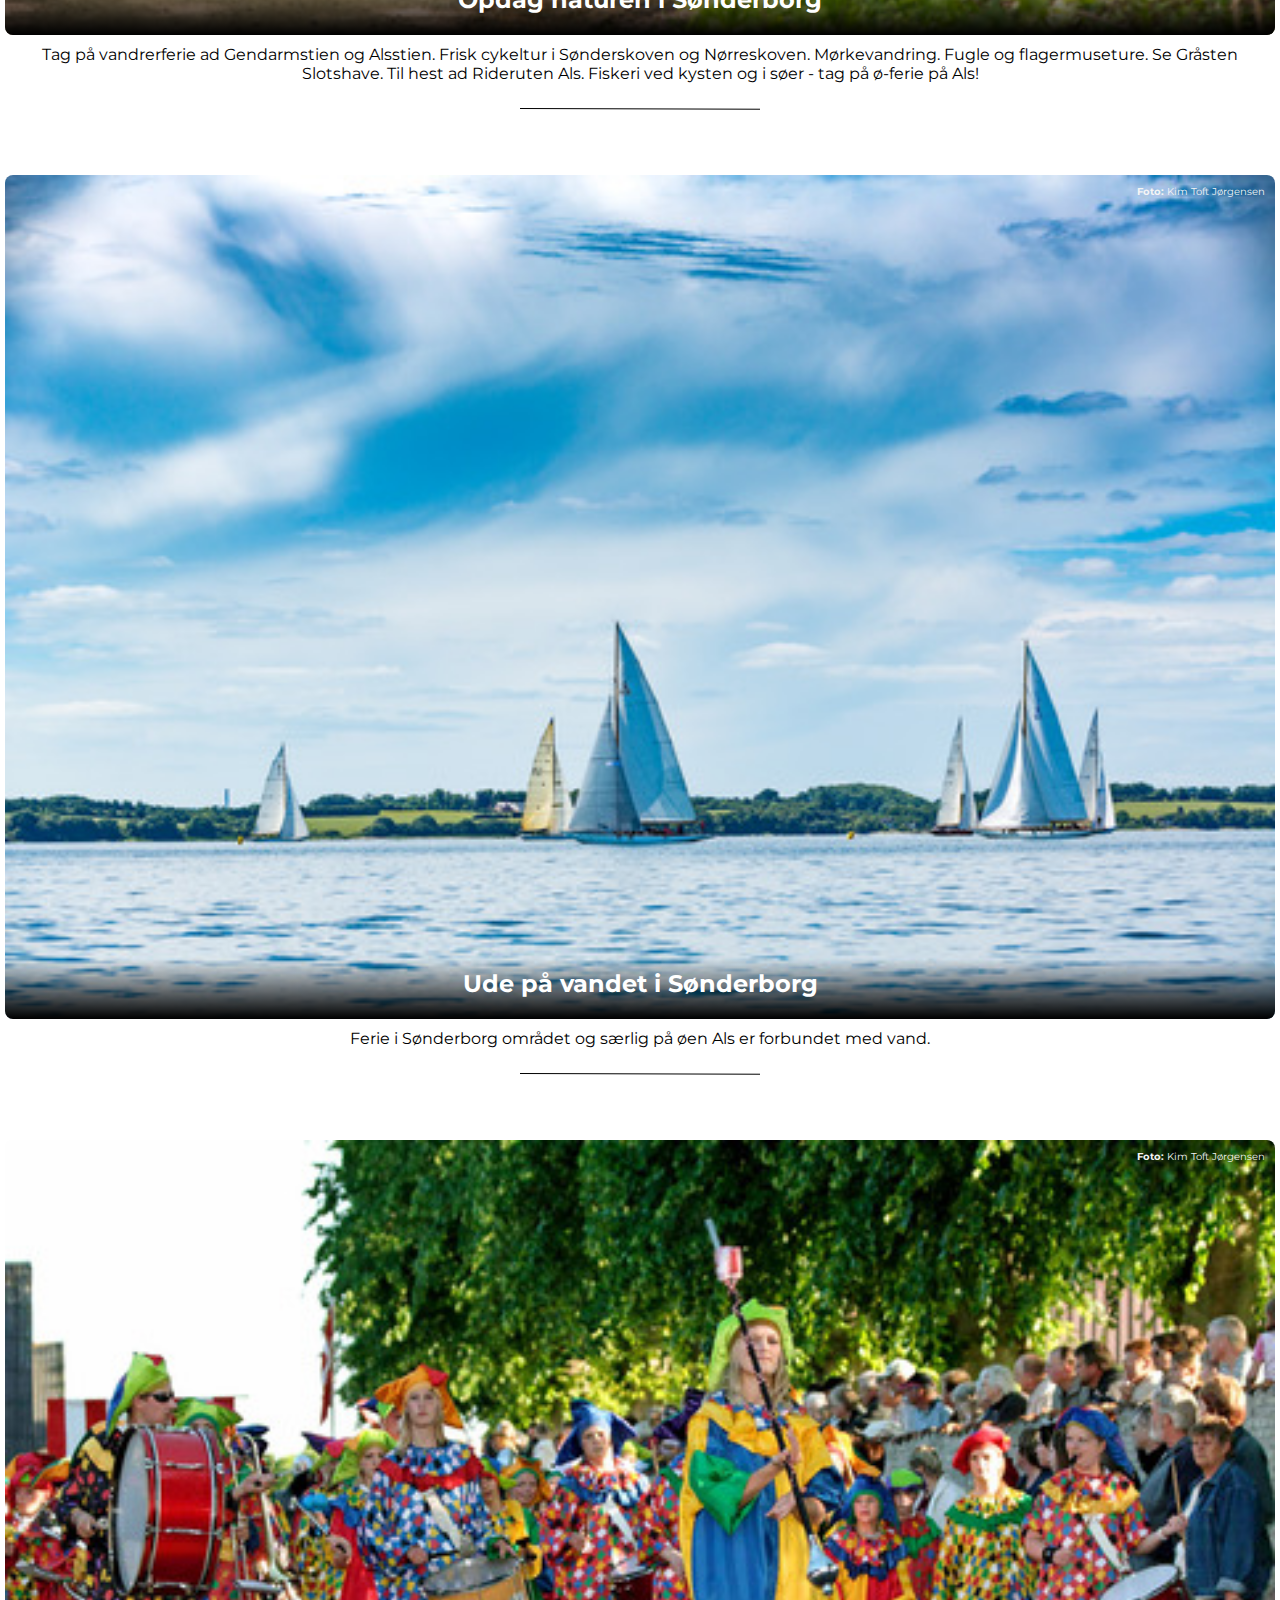
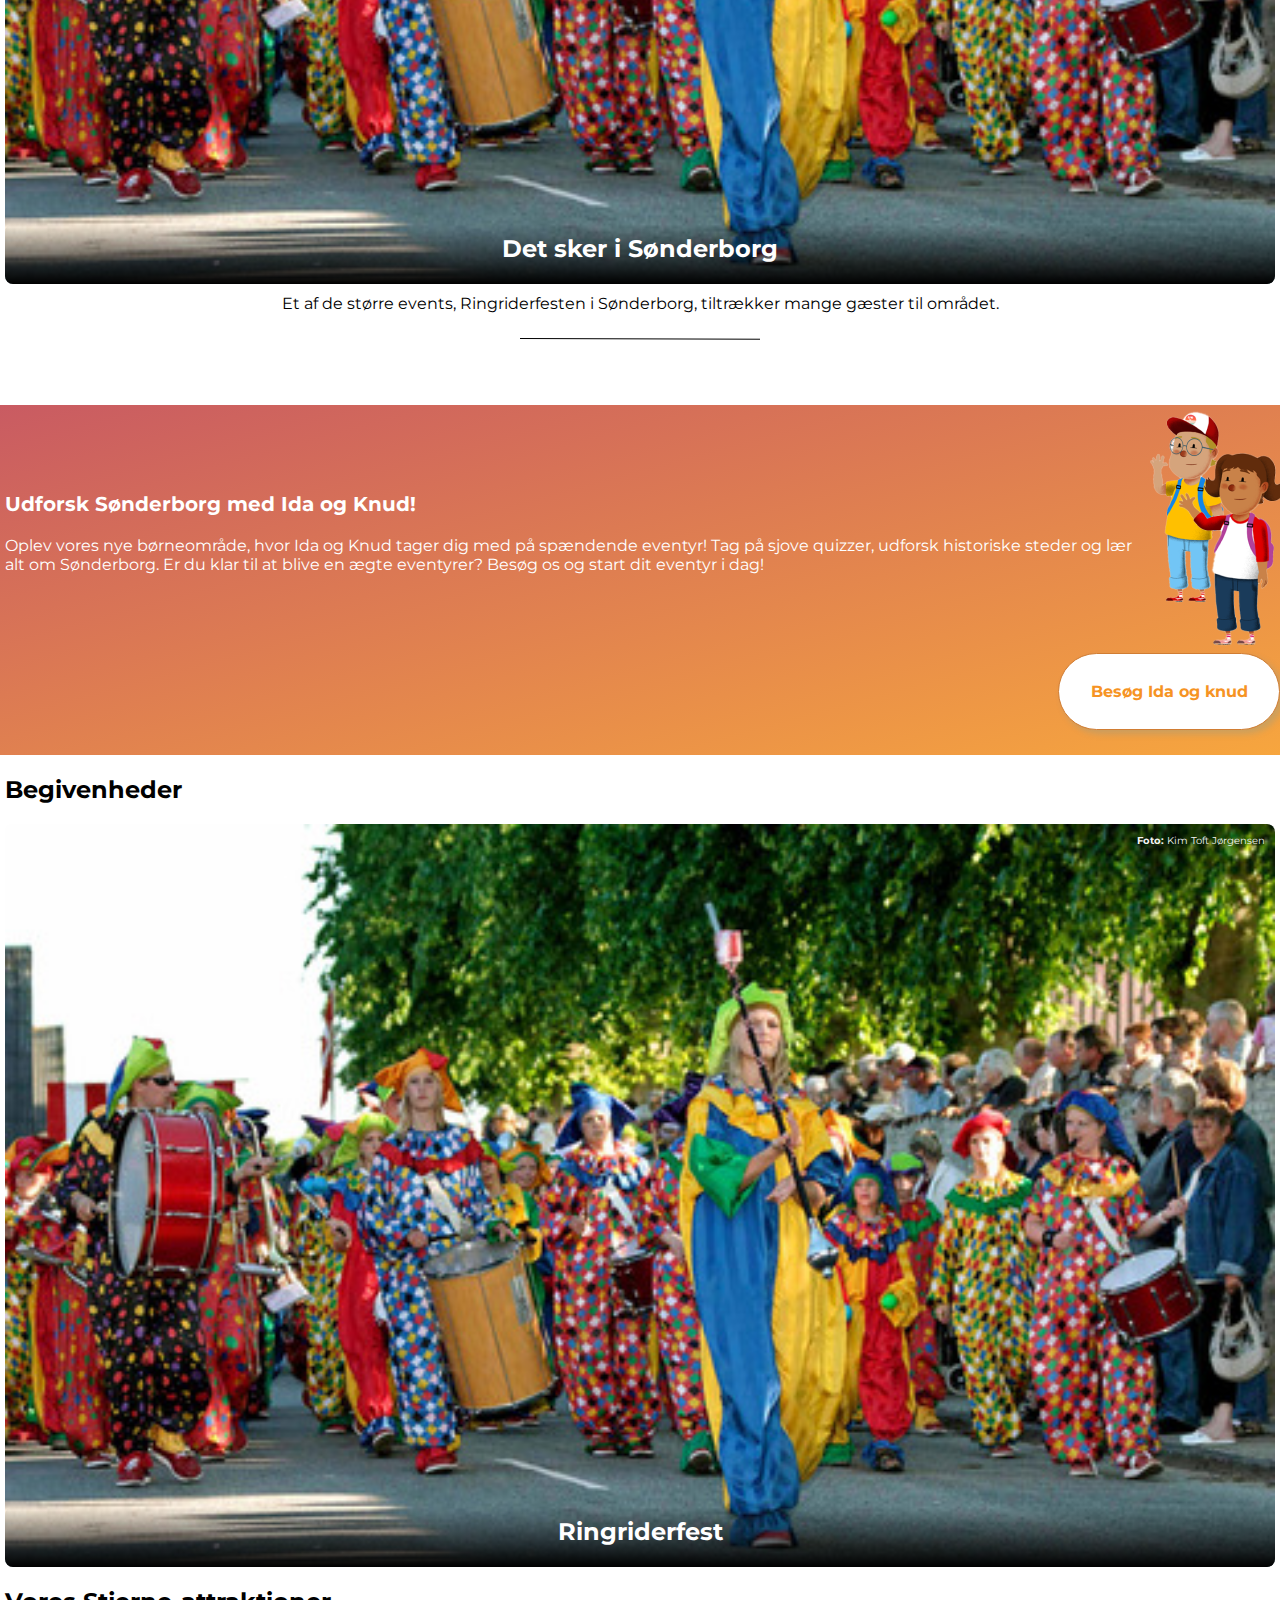
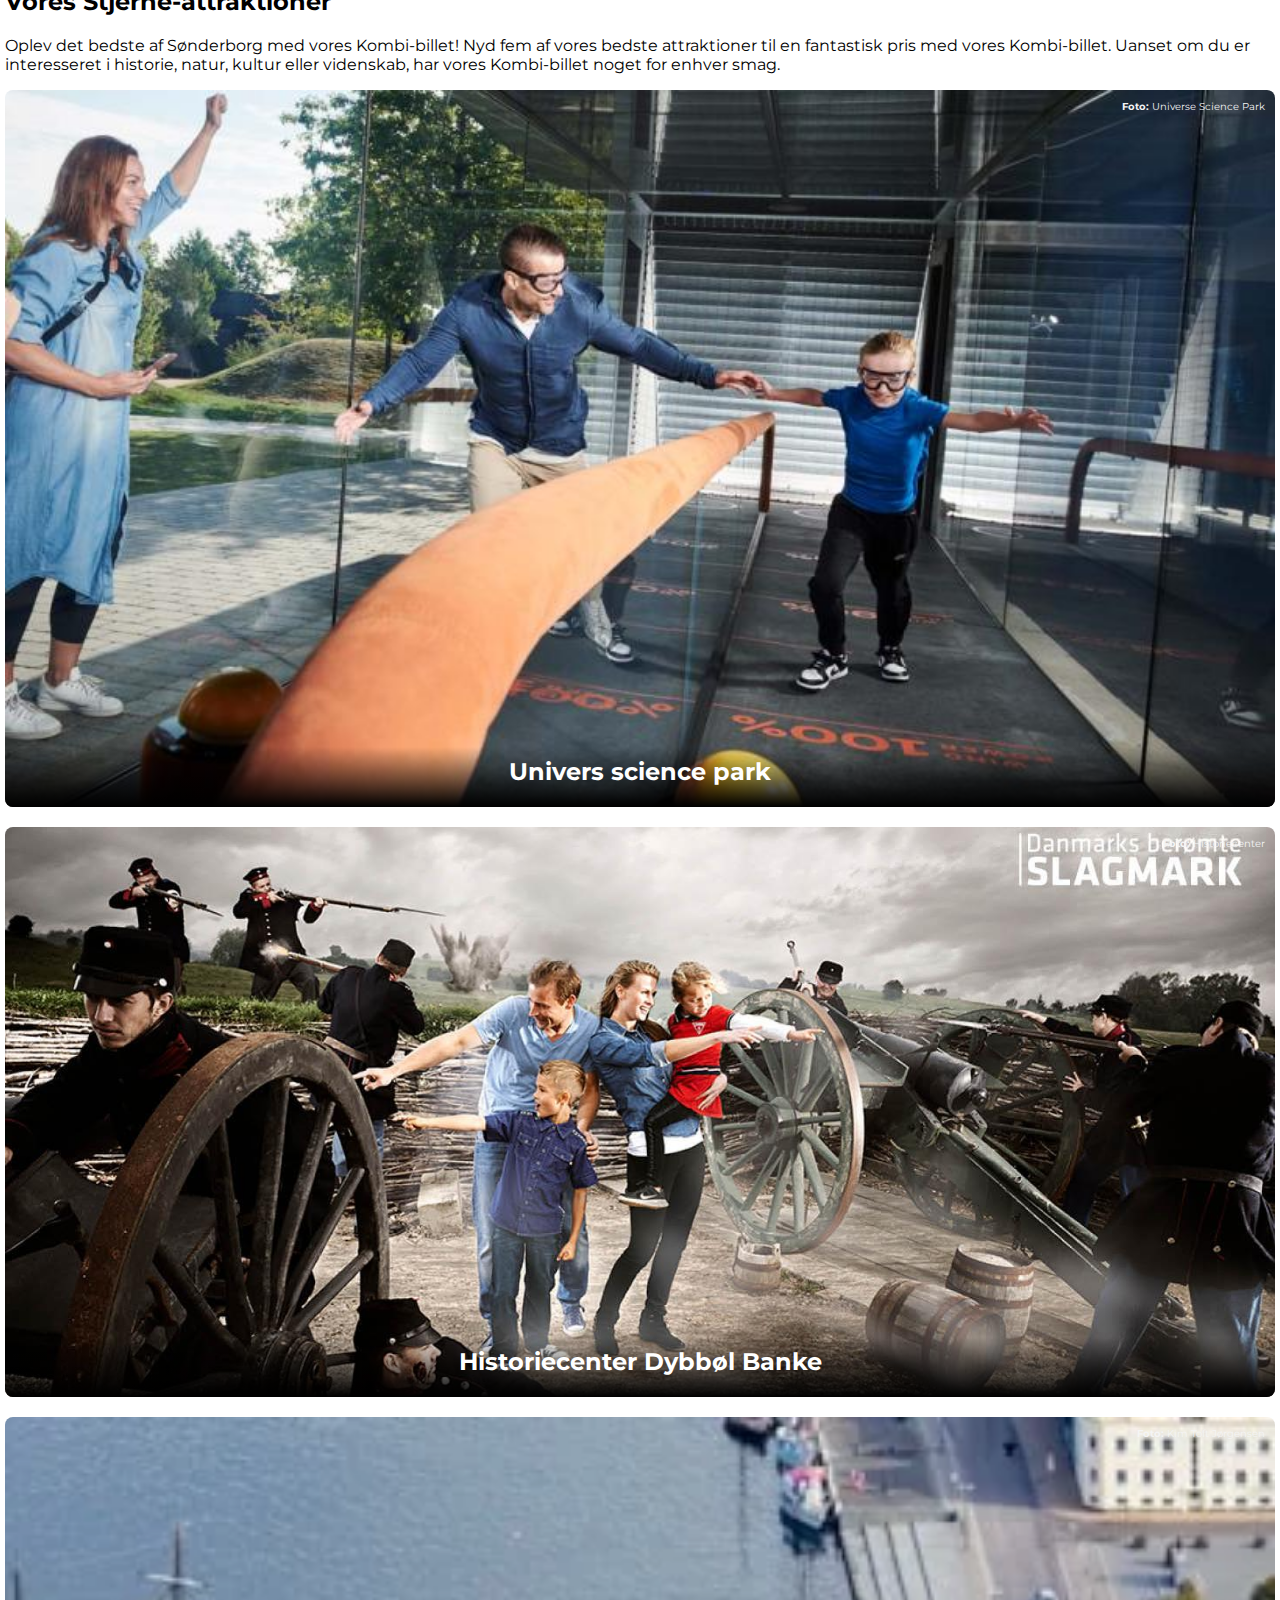
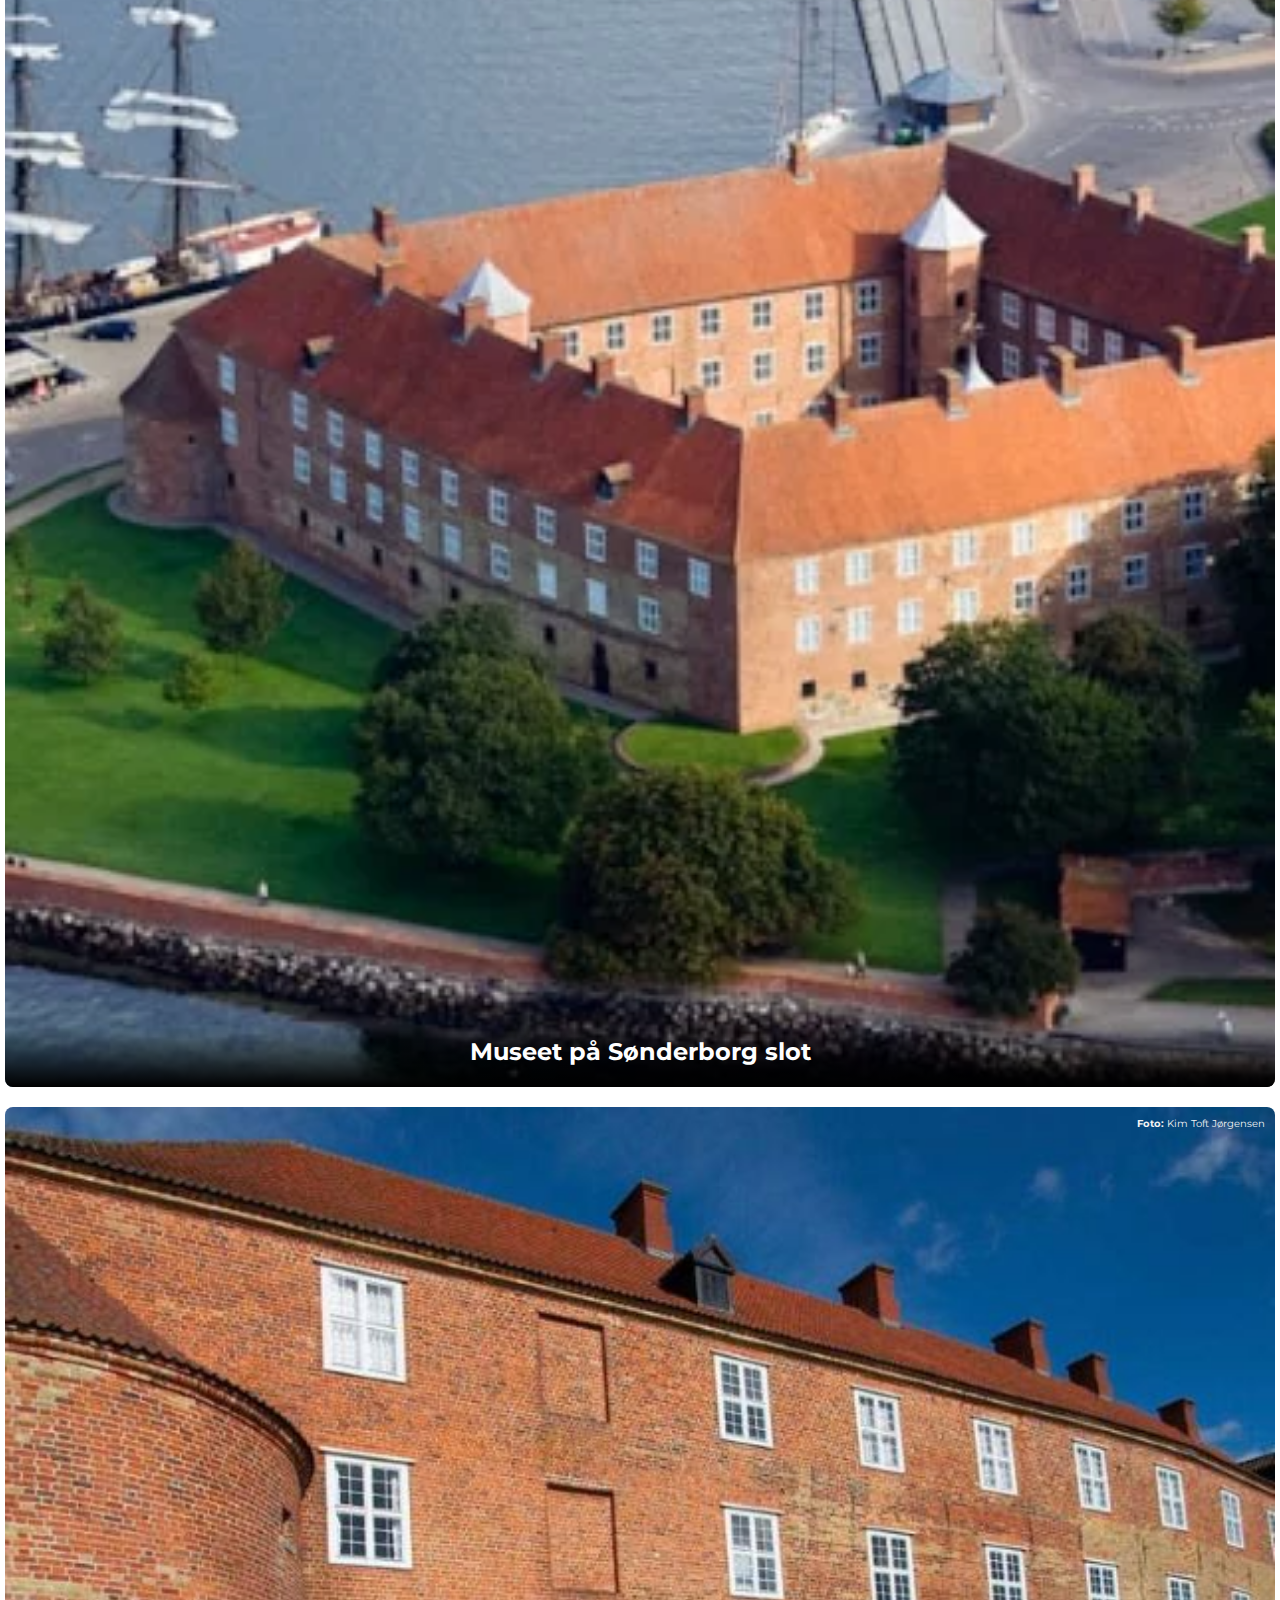
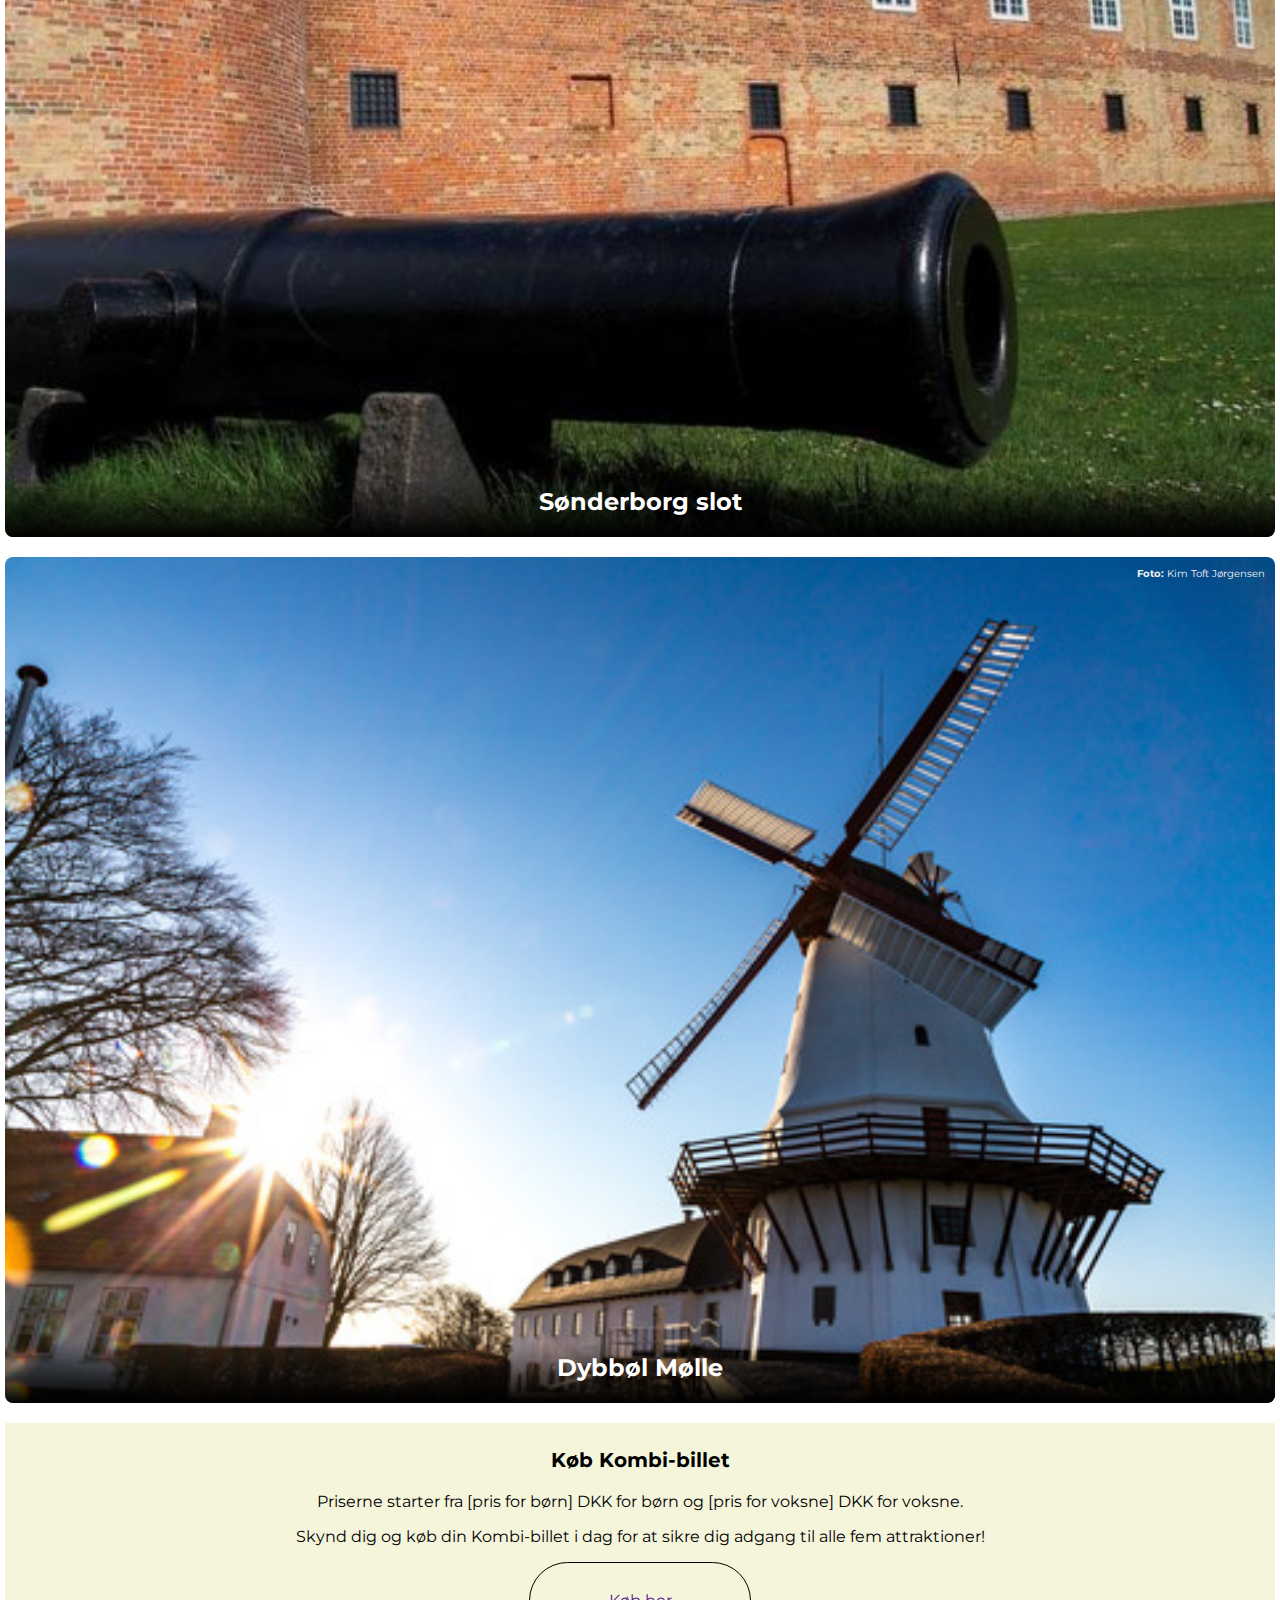
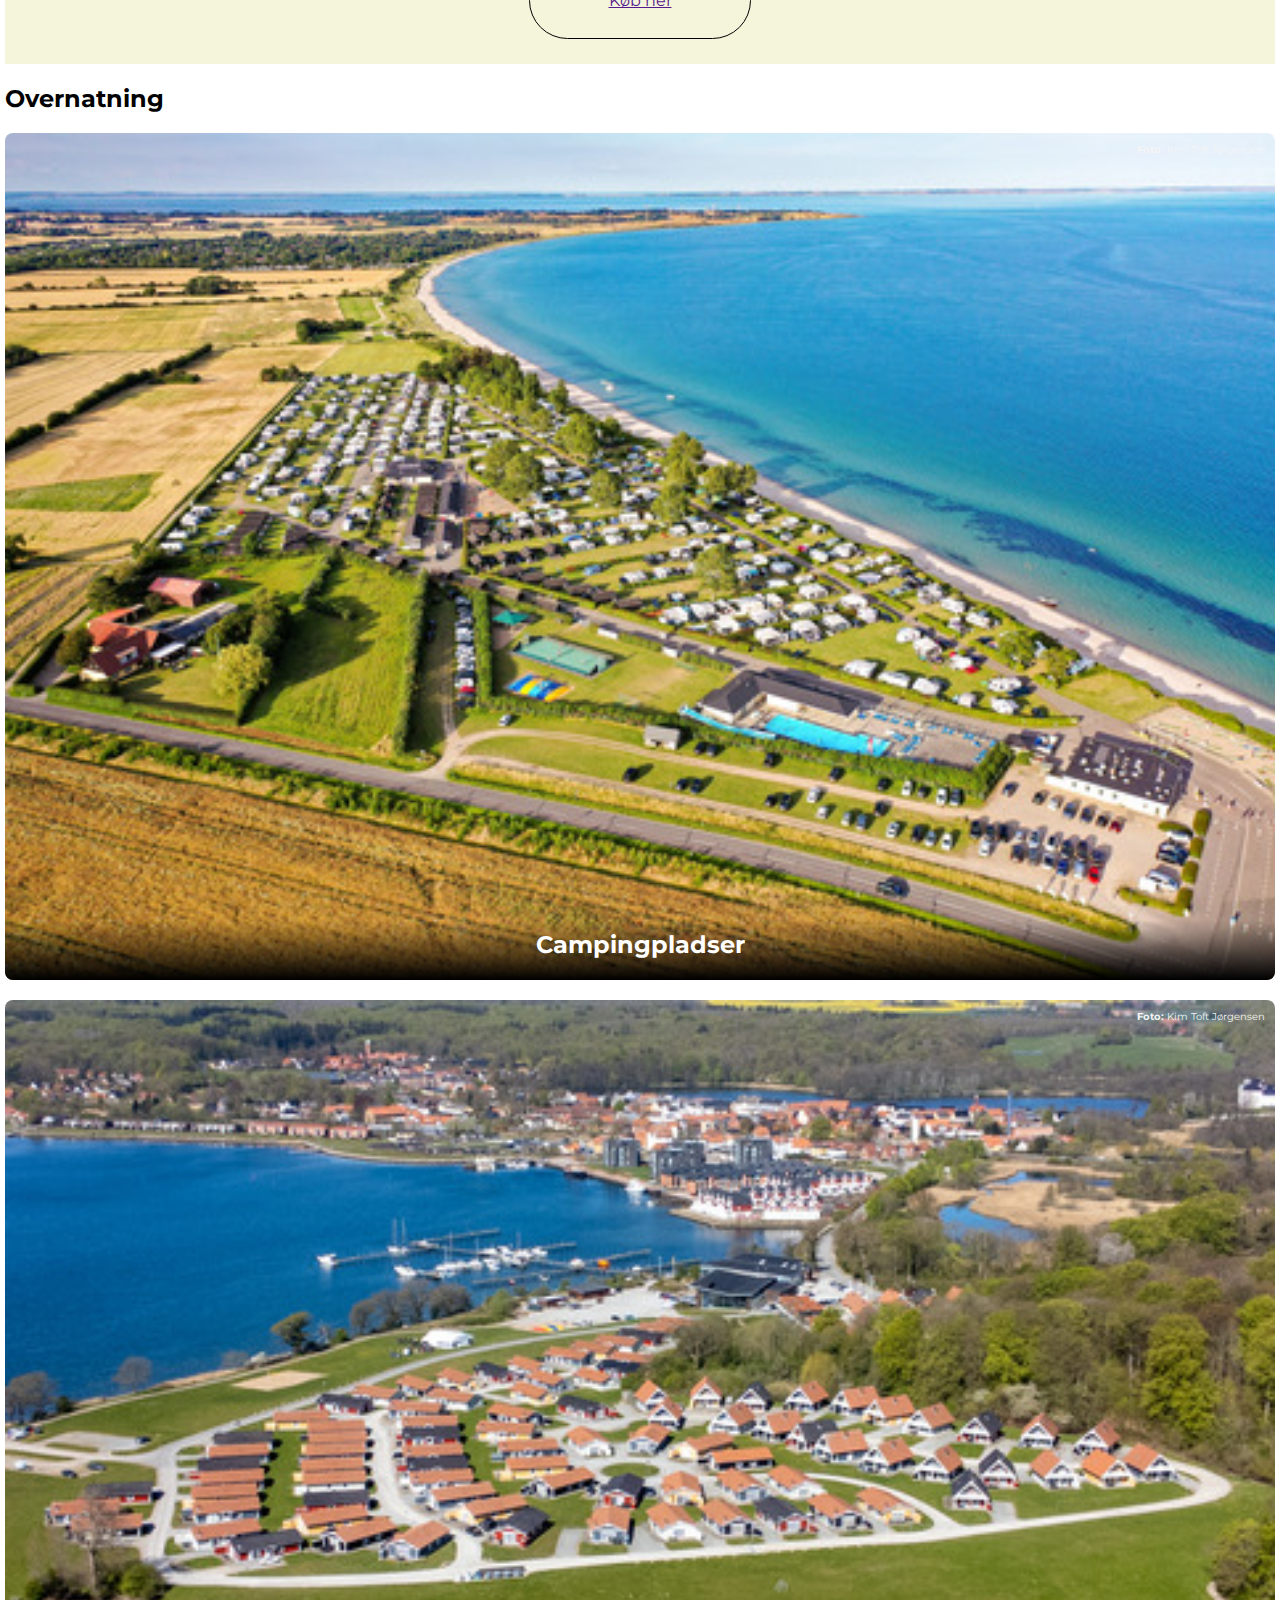
==== commit 49c2896b: "next" ====
--- a/index.html
+++ b/index.html
@@ -36,7 +36,7 @@
     </header>
     <main>
         <section class="herosection">
-            <img class="hero__image" src="images/sonderborg_©Daniel Villadsen.jpg" alt="Bild von Sønderborg">
+            <img class="herosection__image" src="images/sonderborg_©Daniel Villadsen.jpg" alt="Bild von Sønderborg">
             <h1 class="herosection__headline">Velkommen til Sønderborg</h1>
             <section class="section__soMe">
                 <a href="#" class="social-icon">
@@ -88,7 +88,7 @@
             <p class="text-xSmall"><span class="textSpan-xSmall">Foto: </span>Daniel Villadsen</p>
         </section>
 
-        <section class="categorys__inspiration">
+        <section class="categorys">
             <h2 class="category__headline">Inspiration til din ferie</h2>
             <section class="category__slider">
                 <a class="category__link" href="">
@@ -96,23 +96,6 @@
                     <span class="text-xSmall photographer"><span class="textSpan-xSmall">Foto:</span> Kim Toft Jørgensen</span>
                     <section class="category__background"><h2 class="category__headline headline-align">Sønderborg strande</h2></section>
                 </a>
-            </section>
-            <section class="process__slider">
-                <svg width="12" height="12" xmlns="http://www.w3.org/2000/svg">
-                    <circle cx="6" cy="6" r="6" fill="gray" />
-                  </svg>
-                  <svg width="12" height="12" xmlns="http://www.w3.org/2000/svg">
-                    <circle cx="6" cy="6" r="6" fill="rgba(171, 42, 46, 1)" />
-                  </svg>
-                  <svg width="12" height="12" xmlns="http://www.w3.org/2000/svg">
-                    <circle cx="6" cy="6" r="6" fill="gray" />
-                  </svg>
-                  <svg width="12" height="12" xmlns="http://www.w3.org/2000/svg">
-                    <circle cx="6" cy="6" r="6" fill="gray" />
-                  </svg>
-                  <svg width="12" height="12" xmlns="http://www.w3.org/2000/svg">
-                    <circle cx="6" cy="6" r="6" fill="gray" />
-                  </svg>
             </section>
         </section>
 
@@ -125,7 +108,7 @@
             <p class="text">Her kan man være aktiv sammen eller alene. Tag på en cykelferie eller en rideferie ad Rideruten Als. Der findes vandrestier i forskellige længder og ruterne Alsstien og Gendarmstien indbyder til en vandreferie over flere dage. Tag en dukkert ved en af de mange Blå Flag strande eller find en rolig strækning til lidt afslappende fiskeri.</p>
         </section>
 
-        <section class="categorys__city">
+        <section class="categorys">
             <h2 class="category__headline">Oplev Sønderborg område</h2>
 
             <section class="category__card">
@@ -204,7 +187,7 @@
         <section class="kids__area">
             <section class="kids__areaDiscription">
             <section class="kids__areaText">
-            <h3 class="section__headline">Udforsk Sønderborg med Ida og Knud!</h3>
+            <h3 class="kids__areaHeadline section__headline">Udforsk Sønderborg med Ida og Knud!</h3>
             <p class="text">Oplev vores nye børneområde, hvor Ida og Knud tager dig med på spændende eventyr! Tag på sjove quizzer, udforsk historiske steder og lær alt om Sønderborg. 
                 Er du klar til at blive en ægte eventyrer? Besøg os og start dit eventyr i dag!</p>
             </section>
@@ -214,7 +197,7 @@
         </section>
 
 
-        <section class="categorys__events">
+        <section class="categorys">
             <h2 class="category__headline">Begivenheder</h2>
             <a class="category__link" href="">
                 <img class="category__image" src="images/Sønderborg garden-preview.jpg" alt="Alssund_sejltur">
@@ -223,7 +206,7 @@
             </a>
         </section>
 
-        <section class="categorys__ticket">
+        <section class="categorys">
             <h2 class="category__headline">Vores Stjerne-attraktioner</h2>
             <p class="text">Oplev det bedste af Sønderborg med vores Kombi-billet!
                 Nyd fem af vores bedste attraktioner til en fantastisk pris med vores Kombi-billet. 
@@ -262,7 +245,7 @@
                     <a class="button" href="">Køb her</a>
                 </section>
         </section>
-        <section class="categorys__sleeping">
+        <section class="categorys">
             <h2 class="category__headline">Overnatning</h2>
             <a class="category__link card__link" href="">
                 <img class="category__image" src="images/Kegnæs_Camping (1)-preview.jpg" alt="Alssund_sejltur">
--- a/style.css
+++ b/style.css
@@ -128,7 +128,7 @@
     overflow: hidden; 
     margin-bottom: -5px;
 }
-.hero__image {
+.herosection__image {
     width: 100%;
     margin: 0;
     display: block;
@@ -174,15 +174,19 @@
   }
 /*----*/
 
-.process__slider {
-    justify-content: center;
-    display: flex;
-    gap: 5px;
-    margin-top: 5px;
-}
-
+.discription {
+    margin: 0px 5px;
+}
+.text__sonderborg {
+    margin: 0px 5px;
+}
+.contact {
+    margin: 0px 5px;
+}
 /*category cards*/
-
+.categorys {
+    margin: 0px 5px;
+}
 .category__card {
     position: relative;
     min-width: 340px; 
@@ -198,7 +202,6 @@
 
 .category__image {
     width: 100%;
-    height: 300px;
     display: block;
     border-radius: 8px;
 }
@@ -281,7 +284,6 @@
     display: flex;
     flex-direction: column;
     padding: 5px;
-    min-height: 390px;
     width: 100%;
     color: white;
     background: linear-gradient(to bottom right, rgba(201, 91, 98, 1), rgba(247, 166, 62, 1));
@@ -307,6 +309,7 @@
 .footer {
     display: flex;
     justify-content: space-between;
+    padding: 5px;
 }
 .footer__link {
     justify-content: flex-start;
@@ -361,32 +364,30 @@
     margin-top: 0;
     margin-bottom: 10px;
   }
+  .question__content {
+    display: flex;
+    flex-direction: column;
+  }
   .question__text {
     font-size: 20px;
-    margin-bottom: 40px;
+    margin-bottom: 10px;
   }
   .guiz__map {
     max-width: 340px;
     margin-top: 40px;
   }
   .question__image {
-    width: 80%;
+    width: 100%;
     align-self: center;
     border-radius: 12px;
     border: 1px solid black;
   }
-
-  .question__subtitle {
-    flex: 1;
-    font-size: 18px; 
-    color: #333;
-    margin: 0; 
-    display: flex;
-    flex-direction: column; 
-  }
   .options {
     list-style-type: none;
     padding: 0;
+    display: flex;
+    flex-direction: column;
+    gap: 10px;
   }
   .option__button {
     min-width: 340px;
@@ -395,7 +396,6 @@
     display: flex;
     width: 100%;
     padding: 10px 15px;
-    margin-bottom: 10px;
     border-radius: 12px;
     background-color: rgba(29, 52, 99, 1);
     cursor: pointer;
@@ -414,4 +414,19 @@
     color: white;
     box-shadow: inset 4px 4px 6px rgba(54, 80, 137, 1);
   }
-  /*----*/+  /*----*/
+
+  @media (min-width: 768px) {
+    .question {
+        display: grid;
+        grid-template-columns: 1fr 1fr;
+        gap: 10px;
+    }
+    .question__number {
+        grid-column: span 2;
+    }
+    .options {
+        margin-top: 0;
+        gap: 20px;
+    }
+  }